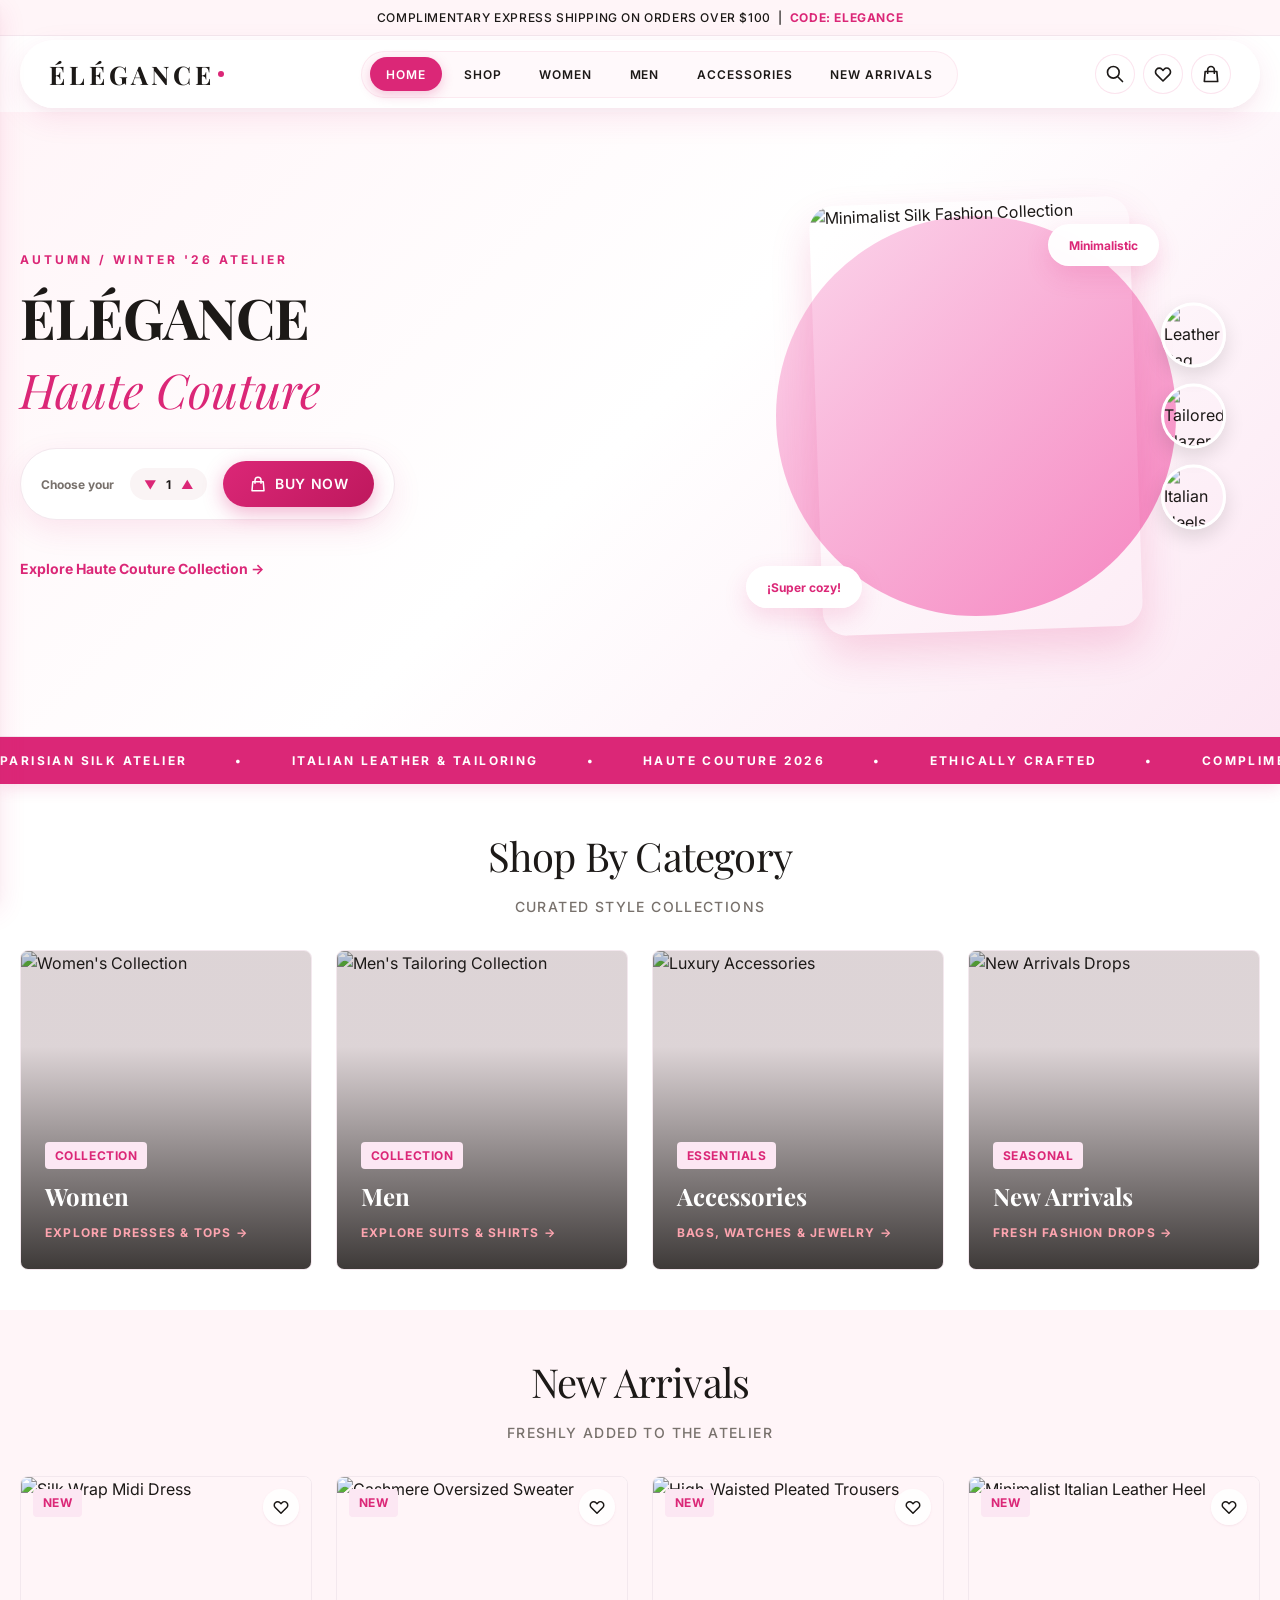
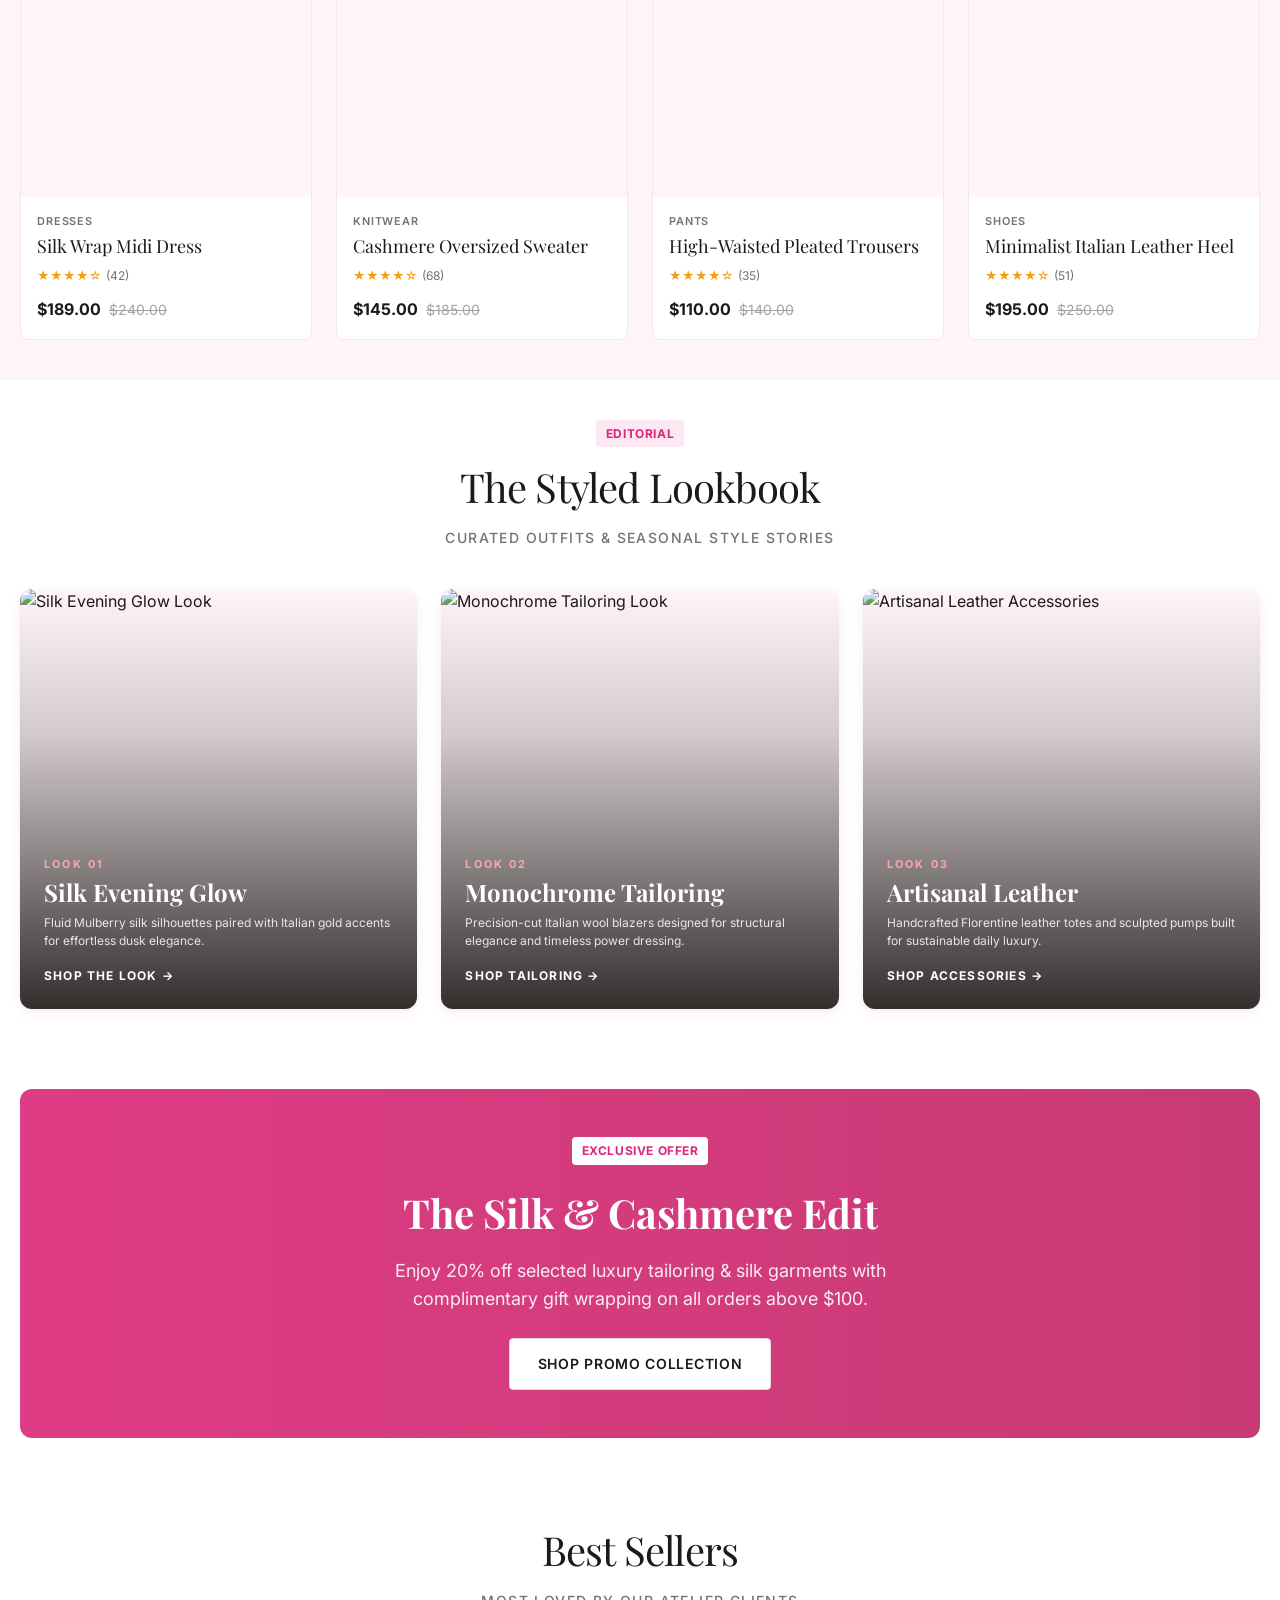
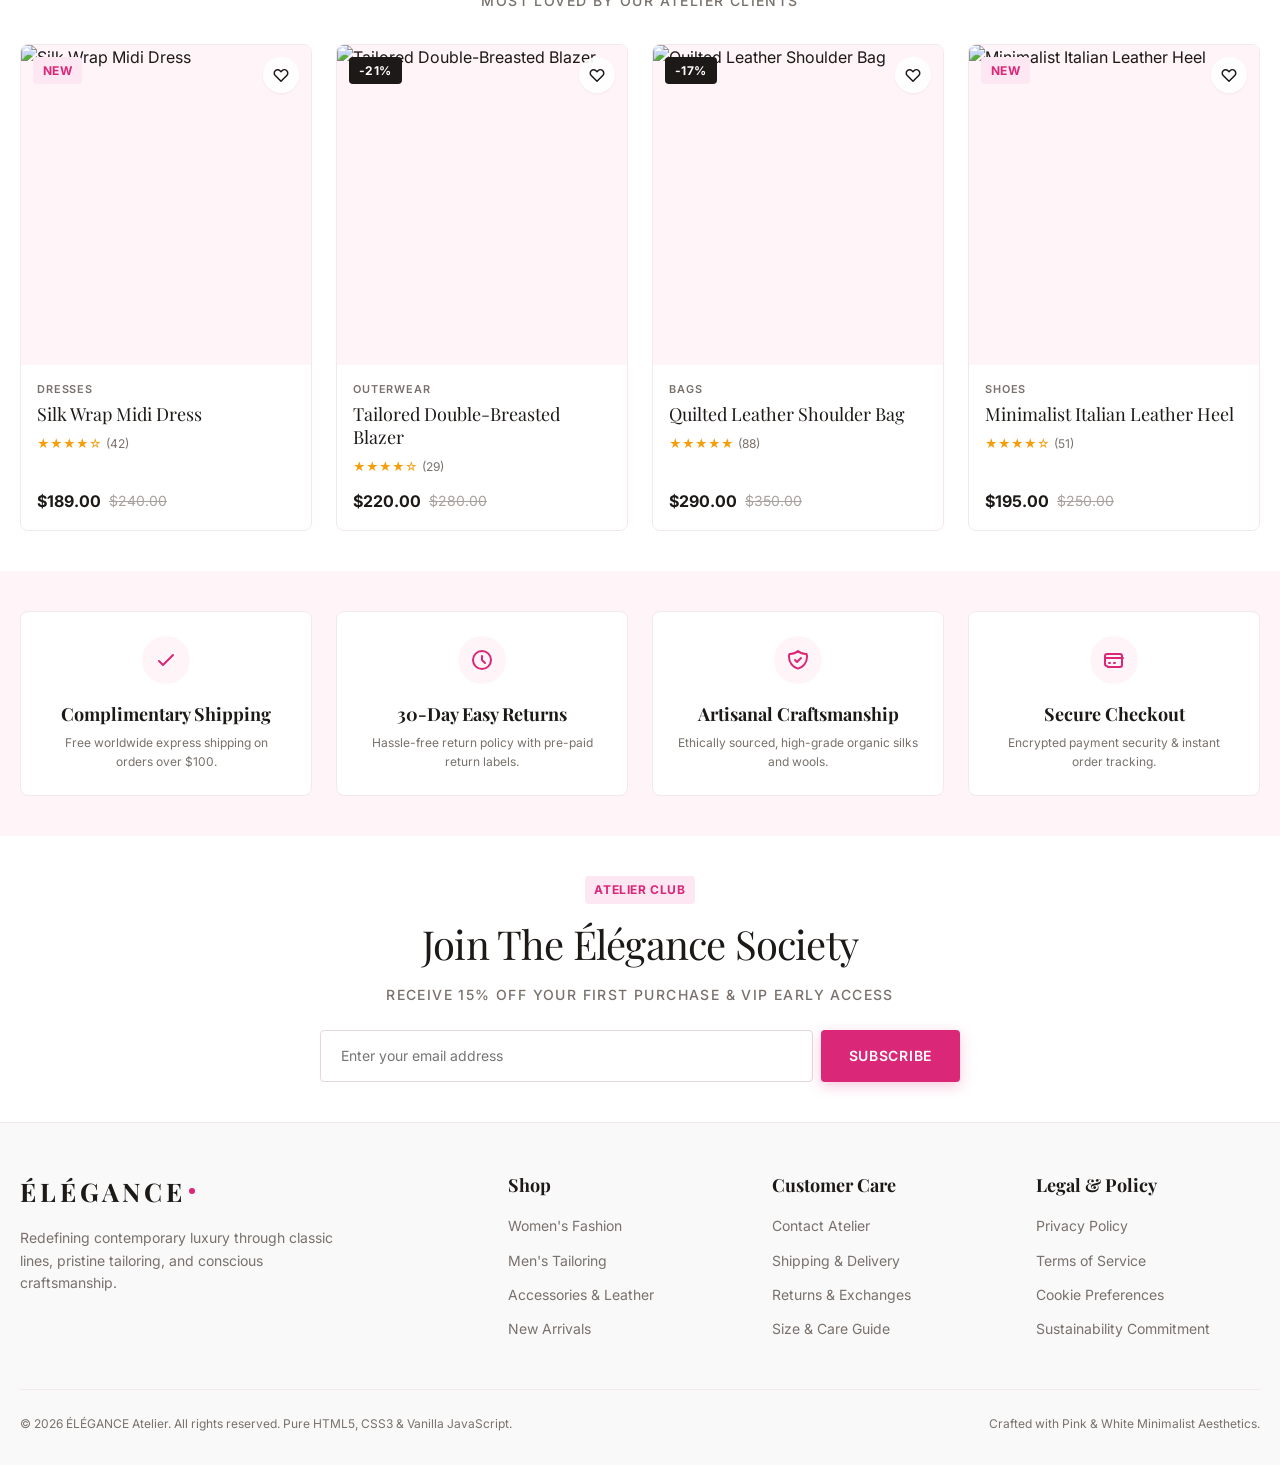
==== index.html @ 038b4a87 "Initial commit: Fashion E-Commerce store website" ====
<!DOCTYPE html>
<html lang="en">
<head>
  <meta charset="UTF-8">
  <meta name="viewport" content="width=device-width, initial-scale=1.0">
  <title>ÉLÉGANCE | Luxury & Contemporary Fashion</title>
  <meta name="description" content="Discover modern luxury apparel, silk dresses, coats, and Italian leather accessories crafted with timeless aesthetic design.">
  
  <!-- Fonts -->
  <link rel="preconnect" href="https://fonts.googleapis.com">
  <link rel="preconnect" href="https://fonts.gstatic.com" crossorigin>
  <link href="https://fonts.googleapis.com/css2?family=Inter:wght@300;400;500;600;700&family=Playfair+Display:ital,wght@0,400;0,600;0,700;1,400&display=swap" rel="stylesheet">
  
  <!-- Stylesheet -->
  <link rel="stylesheet" href="css/style.css">
</head>
<body>

  <!-- Announcement Bar -->
  <div class="announcement-bar">
    Complimentary Express Shipping on Orders Over $100 &nbsp;|&nbsp; <span>CODE: ELEGANCE</span>
  </div>

  <!-- Header -->
  <header class="header">
    <div class="container header-container">
      <!-- Mobile Hamburger Toggle -->
      <button class="icon-btn mobile-menu-toggle" id="mobile-menu-toggle" aria-label="Open Mobile Menu">
        <svg xmlns="http://www.w3.org/2000/svg" fill="none" viewBox="0 0 24 24" stroke="currentColor">
          <path stroke-linecap="round" stroke-linejoin="round" stroke-width="2" d="M4 6h16M4 12h16M4 18h16" />
        </svg>
      </button>

      <!-- Brand Logo -->
      <a href="index.html" class="brand-logo">
        ÉLÉGANCE<span class="logo-dot"></span>
      </a>

      <!-- Desktop Navigation -->
      <nav class="nav-menu" aria-label="Main Navigation">
        <a href="index.html" class="nav-link active">Home</a>
        <a href="shop.html" class="nav-link">Shop</a>
        <a href="shop.html?gender=women" class="nav-link">Women</a>
        <a href="shop.html?gender=men" class="nav-link">Men</a>
        <a href="shop.html?category=accessories" class="nav-link">Accessories</a>
        <a href="shop.html?sort=newest" class="nav-link">New Arrivals</a>
      </nav>

      <!-- Action Buttons -->
      <div class="header-actions">
        <a href="shop.html?search=true" class="icon-btn" aria-label="Search Products">
          <svg xmlns="http://www.w3.org/2000/svg" fill="none" viewBox="0 0 24 24" stroke="currentColor">
            <path stroke-linecap="round" stroke-linejoin="round" stroke-width="2" d="M21 21l-6-6m2-5a7 7 0 11-14 0 7 7 0 0114 0z" />
          </svg>
        </a>

        <a href="wishlist.html" class="icon-btn" aria-label="Wishlist">
          <svg xmlns="http://www.w3.org/2000/svg" fill="none" viewBox="0 0 24 24" stroke="currentColor">
            <path stroke-linecap="round" stroke-linejoin="round" stroke-width="2" d="M4.318 6.318a4.5 4.5 0 000 6.364L12 20.364l7.682-7.682a4.5 4.5 0 00-6.364-6.364L12 7.636l-1.318-1.318a4.5 4.5 0 00-6.364 0z" />
          </svg>
          <span class="badge-count wishlist-badge-count" style="display: none;">0</span>
        </a>

        <a href="cart.html" class="icon-btn" aria-label="Shopping Bag">
          <svg xmlns="http://www.w3.org/2000/svg" fill="none" viewBox="0 0 24 24" stroke="currentColor">
            <path stroke-linecap="round" stroke-linejoin="round" stroke-width="2" d="M16 11V7a4 4 0 00-8 0v4M5 9h14l1 12H4L5 9z" />
          </svg>
          <span class="badge-count cart-badge-count" style="display: none;">0</span>
        </a>
      </div>
    </div>
  </header>

  <!-- Mobile Drawer -->
  <div class="mobile-overlay" id="mobile-overlay"></div>
  <aside class="mobile-drawer" id="mobile-drawer" aria-label="Mobile Navigation">
    <div class="mobile-drawer-header">
      <a href="index.html" class="brand-logo">ÉLÉGANCE<span class="logo-dot"></span></a>
      <button class="icon-btn" id="mobile-drawer-close" aria-label="Close Menu">
        <svg xmlns="http://www.w3.org/2000/svg" fill="none" viewBox="0 0 24 24" stroke="currentColor">
          <path stroke-linecap="round" stroke-linejoin="round" stroke-width="2" d="M6 18L18 6M6 6l12 12" />
        </svg>
      </button>
    </div>
    <nav class="mobile-nav-links">
      <a href="index.html" class="mobile-nav-link active">Home</a>
      <a href="shop.html" class="mobile-nav-link">Shop All</a>
      <a href="shop.html?gender=women" class="mobile-nav-link">Women's Collection</a>
      <a href="shop.html?gender=men" class="mobile-nav-link">Men's Collection</a>
      <a href="shop.html?category=accessories" class="mobile-nav-link">Accessories</a>
      <a href="shop.html?sort=newest" class="mobile-nav-link">New Arrivals</a>
      <a href="wishlist.html" class="mobile-nav-link">My Wishlist</a>
      <a href="cart.html" class="mobile-nav-link">Shopping Bag</a>
    </nav>
  </aside>

  <!-- Main Content -->
  <main id="main-content">

    <!-- 1. MODERN SHOWCASE HERO SECTION (MATCHING REFERENCE DESIGN) -->
    <section class="hero-section-modern">
      <div class="container">
        <div class="hero-modern-grid">
          <!-- Left Content -->
          <div>
            <div class="hero-subtitle-caps">AUTUMN / WINTER '26 ATELIER</div>
            <h1 class="hero-title-modern">ÉLÉGANCE</h1>
            <div class="hero-title-sub">Haute Couture</div>

            <div class="hero-control-card">
              <span style="font-size: var(--font-size-xs); color: var(--color-text-muted); font-weight: bold;">Choose your</span>
              <div class="hero-qty-pill">
                <button id="hero-qty-minus" style="font-weight: bold; color: var(--color-primary-pink); border: none; background: none; cursor: pointer;">&#9660;</button>
                <span id="hero-qty-num" style="font-weight: bold; color: var(--color-text-main);">1</span>
                <button id="hero-qty-plus" style="font-weight: bold; color: var(--color-primary-pink); border: none; background: none; cursor: pointer;">&#9650;</button>
              </div>
              <button id="hero-buy-now-btn" class="btn btn-primary" style="border-radius: var(--radius-full); padding: 0.75rem 1.6rem; background: linear-gradient(135deg, var(--color-primary-pink) 0%, var(--color-dark-pink) 100%); border: none; box-shadow: 0 6px 20px rgba(219, 39, 119, 0.35);">
                <svg xmlns="http://www.w3.org/2000/svg" fill="none" viewBox="0 0 24 24" stroke="currentColor" width="18" height="18">
                  <path stroke-linecap="round" stroke-linejoin="round" stroke-width="2" d="M16 11V7a4 4 0 00-8 0v4M5 9h14l1 12H4L5 9z" />
                </svg>
                Buy Now
              </button>
            </div>

            <div style="margin-top: 1rem;">
              <a href="shop.html" style="font-size: var(--font-size-sm); font-weight: var(--font-weight-bold); color: var(--color-primary-pink); display: inline-flex; align-items: center; gap: 0.5rem;">
                Explore Haute Couture Collection &rarr;
              </a>
            </div>
          </div>

          <!-- Right Stage Circle Showcase -->
          <div class="hero-circle-stage">
            <!-- Large Circular Pink Accent Backdrop -->
            <div class="hero-bg-circle"></div>

            <!-- Featured Fashion Cutout Image -->
            <img src="https://images.unsplash.com/photo-1515886657613-9f3515b0c78f?w=800&auto=format&fit=crop&q=80" alt="Minimalist Silk Fashion Collection" class="hero-main-cutout-img">

            <!-- Floating Glass Badges -->
            <div class="floating-pill top-right">Minimalistic</div>
            <div class="floating-pill bottom-left">¡Super cozy!</div>

            <!-- Stacked Circle Preview Badges -->
            <div class="stacked-thumbs-col">
              <a href="product.html?id=105" class="thumb-circle" title="Leather Bag">
                <img src="https://images.unsplash.com/photo-1584917865442-de89df76afd3?w=300&auto=format&fit=crop&q=80" alt="Leather Bag">
              </a>
              <a href="product.html?id=103" class="thumb-circle" title="Tailored Blazer">
                <img src="https://images.unsplash.com/photo-1584273143981-41c073dfe8f8?w=300&auto=format&fit=crop&q=80" alt="Tailored Blazer">
              </a>
              <a href="product.html?id=106" class="thumb-circle" title="Italian Heels">
                <img src="https://images.unsplash.com/photo-1543163521-1bf539c55dd2?w=300&auto=format&fit=crop&q=80" alt="Italian Heels">
              </a>
            </div>
          </div>
        </div>
      </div>
    </section>

    <!-- CONTINUOUS FASHION MARQUEE TICKER -->
    <div class="fashion-marquee-bar">
      <div class="marquee-track">
        <span>PARISIAN SILK ATELIER</span> &bull;
        <span>ITALIAN LEATHER & TAILORING</span> &bull;
        <span>HAUTE COUTURE 2026</span> &bull;
        <span>ETHICALLY CRAFTED</span> &bull;
        <span>COMPLIMENTARY EXPRESS SHIPPING OVER $100</span> &bull;
        <span>PARISIAN SILK ATELIER</span> &bull;
        <span>ITALIAN LEATHER & TAILORING</span> &bull;
        <span>HAUTE COUTURE 2026</span> &bull;
        <span>ETHICALLY CRAFTED</span> &bull;
        <span>COMPLIMENTARY EXPRESS SHIPPING OVER $100</span>
      </div>
    </div>

    <!-- 2. SHOP BY CATEGORY -->
    <section class="section">
      <div class="container">
        <h2 class="section-title">Shop By Category</h2>
        <p class="section-subtitle">Curated Style Collections</p>

        <div class="category-grid">
          <!-- Women -->
          <a href="shop.html?gender=women" class="category-card">
            <img src="https://images.unsplash.com/photo-1515886657613-9f3515b0c78f?w=800&auto=format&fit=crop&q=80" alt="Women's Collection" class="category-card-bg">
            <div class="category-card-overlay"></div>
            <div class="category-card-content">
              <span class="badge badge-pink" style="margin-bottom: 0.5rem;">COLLECTION</span>
              <h3 class="category-card-title">Women</h3>
              <span class="category-card-link">Explore Dresses & Tops &rarr;</span>
            </div>
          </a>

          <!-- Men -->
          <a href="shop.html?gender=men" class="category-card">
            <img src="https://images.unsplash.com/photo-1492562080023-ab3db95bfbce?w=800&auto=format&fit=crop&q=80" alt="Men's Tailoring Collection" class="category-card-bg">
            <div class="category-card-overlay"></div>
            <div class="category-card-content">
              <span class="badge badge-pink" style="margin-bottom: 0.5rem;">COLLECTION</span>
              <h3 class="category-card-title">Men</h3>
              <span class="category-card-link">Explore Suits & Shirts &rarr;</span>
            </div>
          </a>

          <!-- Accessories -->
          <a href="shop.html?category=accessories" class="category-card">
            <img src="https://images.unsplash.com/photo-1584917865442-de89df76afd3?w=800&auto=format&fit=crop&q=80" alt="Luxury Accessories" class="category-card-bg">
            <div class="category-card-overlay"></div>
            <div class="category-card-content">
              <span class="badge badge-pink" style="margin-bottom: 0.5rem;">ESSENTIALS</span>
              <h3 class="category-card-title">Accessories</h3>
              <span class="category-card-link">Bags, Watches & Jewelry &rarr;</span>
            </div>
          </a>

          <!-- New Arrivals -->
          <a href="shop.html?sort=newest" class="category-card">
            <img src="https://images.unsplash.com/photo-1483985988355-763728e1935b?w=800&auto=format&fit=crop&q=80" alt="New Arrivals Drops" class="category-card-bg">
            <div class="category-card-overlay"></div>
            <div class="category-card-content">
              <span class="badge badge-pink" style="margin-bottom: 0.5rem;">SEASONAL</span>
              <h3 class="category-card-title">New Arrivals</h3>
              <span class="category-card-link">Fresh Fashion Drops &rarr;</span>
            </div>
          </a>
        </div>
      </div>
    </section>

    <!-- 3. NEW ARRIVALS -->
    <section class="section bg-soft-pink">
      <div class="container">
        <h2 class="section-title">New Arrivals</h2>
        <p class="section-subtitle">Freshly Added To The Atelier</p>

        <div class="product-grid" id="homepage-new-arrivals-grid">
          <!-- Dynamically populated via JS -->
        </div>
      </div>
    </section>

    <!-- 3.5 EDITORIAL STYLED LOOKBOOK -->
    <section class="section">
      <div class="container">
        <div style="text-align: center; margin-bottom: 2.5rem;">
          <span class="badge badge-pink" style="margin-bottom: 0.5rem;">EDITORIAL</span>
          <h2 class="section-title">The Styled Lookbook</h2>
          <p class="section-subtitle">Curated Outfits & Seasonal Style Stories</p>
        </div>

        <div class="lookbook-grid">
          <!-- Look 1 -->
          <div class="lookbook-card">
            <img src="https://images.unsplash.com/photo-1515886657613-9f3515b0c78f?w=800&auto=format&fit=crop&q=80" alt="Silk Evening Glow Look" class="lookbook-img">
            <div class="lookbook-overlay">
              <span class="lookbook-tag">LOOK 01</span>
              <h3 class="lookbook-title">Silk Evening Glow</h3>
              <p class="lookbook-desc">Fluid Mulberry silk silhouettes paired with Italian gold accents for effortless dusk elegance.</p>
              <a href="shop.html?category=dresses" class="lookbook-link">Shop The Look &rarr;</a>
            </div>
          </div>

          <!-- Look 2 -->
          <div class="lookbook-card">
            <img src="https://images.unsplash.com/photo-1584273143981-41c073dfe8f8?w=800&auto=format&fit=crop&q=80" alt="Monochrome Tailoring Look" class="lookbook-img">
            <div class="lookbook-overlay">
              <span class="lookbook-tag">LOOK 02</span>
              <h3 class="lookbook-title">Monochrome Tailoring</h3>
              <p class="lookbook-desc">Precision-cut Italian wool blazers designed for structural elegance and timeless power dressing.</p>
              <a href="shop.html?category=outerwear" class="lookbook-link">Shop Tailoring &rarr;</a>
            </div>
          </div>

          <!-- Look 3 -->
          <div class="lookbook-card">
            <img src="https://images.unsplash.com/photo-1584917865442-de89df76afd3?w=800&auto=format&fit=crop&q=80" alt="Artisanal Leather Accessories" class="lookbook-img">
            <div class="lookbook-overlay">
              <span class="lookbook-tag">LOOK 03</span>
              <h3 class="lookbook-title">Artisanal Leather</h3>
              <p class="lookbook-desc">Handcrafted Florentine leather totes and sculpted pumps built for sustainable daily luxury.</p>
              <a href="shop.html?category=accessories" class="lookbook-link">Shop Accessories &rarr;</a>
            </div>
          </div>
        </div>
      </div>
    </section>

    <!-- 4. FEATURED PROMO SECTION -->
    <section class="section">
      <div class="container">
        <div class="promo-section" style="background: linear-gradient(to right, rgba(219, 39, 119, 0.9), rgba(190, 24, 93, 0.85)), url('https://images.unsplash.com/photo-1445205170230-053b83016050?w=1200&auto=format&fit=crop&q=80') center/cover no-repeat;">
          <span class="badge badge-pink" style="margin-bottom: 1rem; background-color: var(--color-white); color: var(--color-primary-pink);">EXCLUSIVE OFFER</span>
          <h2 class="promo-title">The Silk & Cashmere Edit</h2>
          <p class="promo-desc">Enjoy 20% off selected luxury tailoring & silk garments with complimentary gift wrapping on all orders above $100.</p>
          <a href="shop.html" class="btn btn-secondary">Shop Promo Collection</a>
        </div>
      </div>
    </section>

    <!-- 5. BEST SELLERS -->
    <section class="section">
      <div class="container">
        <h2 class="section-title">Best Sellers</h2>
        <p class="section-subtitle">Most Loved By Our Atelier Clients</p>

        <div class="product-grid" id="homepage-bestsellers-grid">
          <!-- Dynamically populated via JS -->
        </div>
      </div>
    </section>

    <!-- 6. BRAND VALUE & FEATURES -->
    <section class="section bg-soft-pink">
      <div class="container">
        <div class="features-grid">
          <div class="feature-box">
            <div class="feature-icon">
              <svg xmlns="http://www.w3.org/2000/svg" fill="none" viewBox="0 0 24 24" stroke="currentColor" width="24" height="24">
                <path stroke-linecap="round" stroke-linejoin="round" stroke-width="2" d="M5 13l4 4L19 7" />
              </svg>
            </div>
            <h3 class="feature-title">Complimentary Shipping</h3>
            <p class="feature-desc">Free worldwide express shipping on orders over $100.</p>
          </div>

          <div class="feature-box">
            <div class="feature-icon">
              <svg xmlns="http://www.w3.org/2000/svg" fill="none" viewBox="0 0 24 24" stroke="currentColor" width="24" height="24">
                <path stroke-linecap="round" stroke-linejoin="round" stroke-width="2" d="M12 8v4l3 3m6-3a9 9 0 11-18 0 9 9 0 0118 0z" />
              </svg>
            </div>
            <h3 class="feature-title">30-Day Easy Returns</h3>
            <p class="feature-desc">Hassle-free return policy with pre-paid return labels.</p>
          </div>

          <div class="feature-box">
            <div class="feature-icon">
              <svg xmlns="http://www.w3.org/2000/svg" fill="none" viewBox="0 0 24 24" stroke="currentColor" width="24" height="24">
                <path stroke-linecap="round" stroke-linejoin="round" stroke-width="2" d="M9 12l2 2 4-4m5.618-4.016A11.955 11.955 0 0112 2.944a11.955 11.955 0 01-8.618 3.04A12.02 12.02 0 003 9c0 5.591 3.824 10.29 9 11.622 5.176-1.332 9-6.03 9-11.622 0-1.042-.133-2.052-.382-3.016z" />
              </svg>
            </div>
            <h3 class="feature-title">Artisanal Craftsmanship</h3>
            <p class="feature-desc">Ethically sourced, high-grade organic silks and wools.</p>
          </div>

          <div class="feature-box">
            <div class="feature-icon">
              <svg xmlns="http://www.w3.org/2000/svg" fill="none" viewBox="0 0 24 24" stroke="currentColor" width="24" height="24">
                <path stroke-linecap="round" stroke-linejoin="round" stroke-width="2" d="M3 10h18M7 15h1m4 0h1m-7 4h12a2 2 0 002-2V8a2 2 0 00-2-2H5a2 2 0 00-2 2v8a2 2 0 002 2z" />
              </svg>
            </div>
            <h3 class="feature-title">Secure Checkout</h3>
            <p class="feature-desc">Encrypted payment security & instant order tracking.</p>
          </div>
        </div>
      </div>
    </section>

    <!-- 7. NEWSLETTER SECTION -->
    <section class="section">
      <div class="container">
        <div class="newsletter-box">
          <span class="badge badge-pink" style="margin-bottom: 0.5rem;">ATELIER CLUB</span>
          <h2 class="section-title">Join The Élégance Society</h2>
          <p class="section-subtitle" style="margin-bottom: 1rem;">Receive 15% Off Your First Purchase & VIP Early Access</p>
          <form class="newsletter-form" id="homepage-newsletter-form">
            <input type="email" class="newsletter-input" placeholder="Enter your email address" required aria-label="Email address">
            <button type="submit" class="btn btn-primary">Subscribe</button>
          </form>
        </div>
      </div>
    </section>

  </main>

  <!-- Footer -->
  <footer class="footer">
    <div class="container">
      <div class="footer-grid">
        <div class="footer-brand">
          <a href="index.html" class="brand-logo" style="margin-bottom: 1rem;">ÉLÉGANCE<span class="logo-dot"></span></a>
          <p style="color: var(--color-text-muted); font-size: var(--font-size-sm); margin-bottom: 1rem;">
            Redefining contemporary luxury through classic lines, pristine tailoring, and conscious craftsmanship.
          </p>
        </div>

        <div>
          <h4 class="footer-title">Shop</h4>
          <ul class="footer-links">
            <li><a href="shop.html?gender=women">Women's Fashion</a></li>
            <li><a href="shop.html?gender=men">Men's Tailoring</a></li>
            <li><a href="shop.html?category=accessories">Accessories & Leather</a></li>
            <li><a href="shop.html?sort=newest">New Arrivals</a></li>
          </ul>
        </div>

        <div>
          <h4 class="footer-title">Customer Care</h4>
          <ul class="footer-links">
            <li><a href="#">Contact Atelier</a></li>
            <li><a href="#">Shipping & Delivery</a></li>
            <li><a href="#">Returns & Exchanges</a></li>
            <li><a href="#">Size & Care Guide</a></li>
          </ul>
        </div>

        <div>
          <h4 class="footer-title">Legal & Policy</h4>
          <ul class="footer-links">
            <li><a href="#">Privacy Policy</a></li>
            <li><a href="#">Terms of Service</a></li>
            <li><a href="#">Cookie Preferences</a></li>
            <li><a href="#">Sustainability Commitment</a></li>
          </ul>
        </div>
      </div>

      <div class="footer-bottom">
        <p>&copy; 2026 ÉLÉGANCE Atelier. All rights reserved. Pure HTML5, CSS3 & Vanilla JavaScript.</p>
        <p>Crafted with Pink & White Minimalist Aesthetics.</p>
      </div>
    </div>
  </footer>

  <!-- Scripts -->
  <script src="js/products.js"></script>
  <script src="js/script.js"></script>
  <script>
    document.addEventListener('DOMContentLoaded', () => {
      // Hero Stepper & Buy Now Handler
      let heroQty = 1;
      const heroQtyNum = document.getElementById('hero-qty-num');
      const heroQtyMinus = document.getElementById('hero-qty-minus');
      const heroQtyPlus = document.getElementById('hero-qty-plus');
      const heroBuyNowBtn = document.getElementById('hero-buy-now-btn');

      if (heroQtyMinus && heroQtyPlus && heroQtyNum) {
        heroQtyMinus.addEventListener('click', () => {
          if (heroQty > 1) {
            heroQty--;
            heroQtyNum.textContent = heroQty;
          }
        });
        heroQtyPlus.addEventListener('click', () => {
          heroQty++;
          heroQtyNum.textContent = heroQty;
        });
      }

      if (heroBuyNowBtn) {
        heroBuyNowBtn.addEventListener('click', () => {
          AppState.addToCart(101, heroQty, 'Blush Pink', 'S');
          window.location.href = 'checkout.html';
        });
      }

      // Render Homepage New Arrivals (First 4 items)
      const newArrivalsGrid = document.getElementById('homepage-new-arrivals-grid');
      if (newArrivalsGrid) {
        const newArrivals = PRODUCTS_DATA.filter(p => p.newArrival).slice(0, 4);
        newArrivalsGrid.innerHTML = newArrivals.map(createProductCardHTML).join('');
      }

      // Render Homepage Best Sellers (First 4 items)
      const bestSellersGrid = document.getElementById('homepage-bestsellers-grid');
      if (bestSellersGrid) {
        const bestSellers = PRODUCTS_DATA.filter(p => p.bestSeller).slice(0, 4);
        bestSellersGrid.innerHTML = bestSellers.map(createProductCardHTML).join('');
      }

      // Newsletter form submission handler
      const newsletterForm = document.getElementById('homepage-newsletter-form');
      if (newsletterForm) {
        newsletterForm.addEventListener('submit', (e) => {
          e.preventDefault();
          const email = newsletterForm.querySelector('input[type="email"]').value;
          showToast(`Thank you for subscribing! Check ${email} for your 15% discount code.`);
          newsletterForm.reset();
        });
      }
    });
  </script>
</body>
</html>
---- css/style.css ----
/* ==========================================
   ÉLÉGANCE - FASHION E-COMMERCE DESIGN SYSTEM
   Pure CSS3 Implementation
   ========================================== */

/* ------------------------------------------
   1. DESIGN TOKENS (CSS VARIABLES)
   ------------------------------------------ */
:root {
  /* Color Palette - Pink & White Theme */
  --color-primary-pink: #db2777;        /* Main Pink Accent */
  --color-dark-pink: #be185d;           /* Hover / Active Pink */
  --color-deep-pink: #9d174d;           /* Deep Accent */
  --color-light-pink: #fce7f3;          /* Soft Pink Background / Badges */
  --color-soft-bg: #fff5f8;             /* Section Background Light Pink */
  --color-accent-rose: #fda4af;         /* Subtle Rose Highlights */

  /* Neutral Colors */
  --color-white: #ffffff;
  --color-offwhite: #faf9f9;
  --color-surface: #fdfbfb;
  --color-border: #f3e8ee;
  --color-border-dark: #e5d5de;

  /* Typography Colors */
  --color-text-main: #1c1917;           /* Rich Charcoal Black */
  --color-text-muted: #78716c;          /* Muted Secondary Text */
  --color-text-light: #a8a29e;          /* Light Captions */
  --color-text-pink: #db2777;

  /* Utility Colors */
  --color-success: #10b981;
  --color-danger: #ef4444;
  --color-warning: #f59e0b;
  --color-overlay: rgba(28, 25, 23, 0.5);

  /* Typography Specs */
  --font-family-sans: 'Inter', -apple-system, BlinkMacSystemFont, 'Segoe UI', Roboto, Helvetica, Arial, sans-serif;
  --font-family-serif: 'Playfair Display', Georgia, 'Times New Roman', serif;
  
  --font-size-xs: 0.75rem;    /* 12px */
  --font-size-sm: 0.875rem;   /* 14px */
  --font-size-base: 1rem;     /* 16px */
  --font-size-md: 1.125rem;   /* 18px */
  --font-size-lg: 1.25rem;    /* 20px */
  --font-size-xl: 1.5rem;     /* 24px */
  --font-size-2xl: 2rem;      /* 32px */
  --font-size-3xl: 2.5rem;    /* 40px */
  --font-size-4xl: 3.25rem;   /* 52px */

  --font-weight-normal: 400;
  --font-weight-medium: 500;
  --font-weight-semibold: 600;
  --font-weight-bold: 700;

  /* Spacing System */
  --space-1: 0.25rem;   /* 4px */
  --space-2: 0.5rem;    /* 8px */
  --space-3: 0.75rem;   /* 12px */
  --space-4: 1rem;      /* 16px */
  --space-5: 1.25rem;   /* 20px */
  --space-6: 1.5rem;    /* 24px */
  --space-8: 2rem;      /* 32px */
  --space-10: 2.5rem;   /* 40px */
  --space-12: 3rem;      /* 48px */
  --space-16: 4rem;      /* 64px */

  /* Layout */
  --container-max: 1280px;
  --container-padding: 1.25rem;
  --header-height: 80px;

  /* Components & Micro-interactions */
  --radius-sm: 4px;
  --radius-md: 8px;
  --radius-lg: 12px;
  --radius-full: 9999px;

  --shadow-sm: 0 1px 3px rgba(219, 39, 119, 0.05), 0 1px 2px rgba(0,0,0,0.03);
  --shadow-md: 0 4px 12px rgba(219, 39, 119, 0.08), 0 2px 4px rgba(0,0,0,0.02);
  --shadow-lg: 0 10px 25px rgba(219, 39, 119, 0.12), 0 4px 6px rgba(0,0,0,0.03);

  --transition-fast: 0.15s ease;
  --transition-base: 0.25s cubic-bezier(0.4, 0, 0.2, 1);
  --transition-smooth: 0.35s cubic-bezier(0.16, 1, 0.3, 1);
}

/* ------------------------------------------
   2. GLOBAL CSS RESET & BASE
   ------------------------------------------ */
*, *::before, *::after {
  box-sizing: border-box;
  margin: 0;
  padding: 0;
}

html {
  font-size: 16px;
  scroll-behavior: smooth;
  -webkit-text-size-adjust: 100%;
}

body {
  font-family: var(--font-family-sans);
  font-size: var(--font-size-base);
  line-height: 1.6;
  color: var(--color-text-main);
  background-color: var(--color-white);
  overflow-x: hidden;
  min-height: 100vh;
  display: flex;
  flex-direction: column;
}

main { flex: 1; }

img, video, svg {
  display: block;
  max-width: 100%;
  height: auto;
}

a { color: inherit; text-decoration: none; transition: color var(--transition-fast); }
button, input, select, textarea { font: inherit; color: inherit; background: none; border: none; outline: none; }
button { cursor: pointer; }
ul, ol { list-style: none; }

.container {
  width: 100%;
  max-width: var(--container-max);
  margin-left: auto;
  margin-right: auto;
  padding-left: var(--container-padding);
  padding-right: var(--container-padding);
}

.section {
  padding-top: var(--space-10);
  padding-bottom: var(--space-10);
}

.section-title {
  font-family: var(--font-family-serif);
  font-size: var(--font-size-3xl);
  font-weight: var(--font-weight-normal);
  text-align: center;
  margin-bottom: var(--space-2);
  color: var(--color-text-main);
  letter-spacing: -0.02em;
}

.section-subtitle {
  text-align: center;
  color: var(--color-text-muted);
  font-size: var(--font-size-sm);
  text-transform: uppercase;
  letter-spacing: 0.1em;
  margin-bottom: var(--space-8);
  font-weight: var(--font-weight-medium);
}

.text-pink { color: var(--color-primary-pink) !important; }
.bg-soft-pink { background-color: var(--color-soft-bg) !important; }

/* Buttons */
.btn {
  display: inline-flex;
  align-items: center;
  justify-content: center;
  gap: var(--space-2);
  padding: 0.85rem 1.75rem;
  font-size: var(--font-size-sm);
  font-weight: var(--font-weight-semibold);
  letter-spacing: 0.05em;
  text-transform: uppercase;
  border-radius: var(--radius-sm);
  transition: all var(--transition-base);
  white-space: nowrap;
}

.btn-primary {
  background-color: var(--color-primary-pink);
  color: var(--color-white);
  box-shadow: 0 4px 14px rgba(219, 39, 119, 0.25);
}

.btn-primary:hover {
  background-color: var(--color-dark-pink);
  transform: translateY(-2px);
  box-shadow: 0 6px 20px rgba(219, 39, 119, 0.35);
}

.btn-secondary {
  background-color: var(--color-white);
  color: var(--color-text-main);
  border: 1px solid var(--color-border-dark);
}

.btn-secondary:hover {
  border-color: var(--color-primary-pink);
  color: var(--color-primary-pink);
  background-color: var(--color-soft-bg);
}

/* Badges */
.badge {
  display: inline-block;
  padding: 0.25rem 0.6rem;
  font-size: var(--font-size-xs);
  font-weight: var(--font-weight-bold);
  text-transform: uppercase;
  letter-spacing: 0.05em;
  border-radius: var(--radius-sm);
}

.badge-pink {
  background-color: var(--color-light-pink);
  color: var(--color-primary-pink);
}

.badge-dark {
  background-color: var(--color-text-main);
  color: var(--color-white);
}

/* ------------------------------------------
   3. ANNOUNCEMENT BAR & HEADER NAVIGATION
   ------------------------------------------ */
.announcement-bar {
  background-color: var(--color-soft-bg);
  border-bottom: 1px solid var(--color-border);
  font-size: var(--font-size-xs);
  font-weight: var(--font-weight-medium);
  letter-spacing: 0.05em;
  text-transform: uppercase;
  color: var(--color-text-main);
  text-align: center;
  padding: 0.5rem 1rem;
}
.announcement-bar span { color: var(--color-primary-pink); font-weight: var(--font-weight-bold); }

.header {
  position: sticky;
  top: 0.75rem;
  z-index: 100;
  padding: 0.25rem var(--container-padding);
  background: transparent;
  pointer-events: none;
}

.header-container {
  pointer-events: auto;
  display: flex;
  align-items: center;
  justify-content: space-between;
  height: 68px;
  padding: 0 1.75rem;
  background: rgba(255, 255, 255, 0.82);
  -webkit-backdrop-filter: blur(18px) saturate(180%);
  backdrop-filter: blur(18px) saturate(180%);
  border: 1px solid rgba(255, 255, 255, 0.9);
  border-radius: var(--radius-full);
  box-shadow: 0 10px 30px rgba(219, 39, 119, 0.1), 0 4px 12px rgba(0, 0, 0, 0.03);
  transition: all var(--transition-base);
}

.header-container:hover {
  background: rgba(255, 255, 255, 0.92);
  box-shadow: 0 14px 36px rgba(219, 39, 119, 0.15), 0 6px 16px rgba(0, 0, 0, 0.05);
  border-color: rgba(219, 39, 119, 0.2);
}

.brand-logo {
  font-family: var(--font-family-serif);
  font-size: 1.6rem;
  font-weight: 700;
  letter-spacing: 0.15em;
  color: var(--color-text-main);
  display: flex;
  align-items: center;
  gap: 0.2rem;
}
.brand-logo .logo-dot { width: 6px; height: 6px; background-color: var(--color-primary-pink); border-radius: 50%; }

.nav-menu { display: flex; align-items: center; gap: 0.35rem; background: rgba(255, 245, 248, 0.6); padding: 0.35rem 0.5rem; border-radius: var(--radius-full); border: 1px solid rgba(219, 39, 119, 0.08); }
.nav-link { font-size: var(--font-size-xs); font-weight: var(--font-weight-semibold); text-transform: uppercase; letter-spacing: 0.08em; padding: 0.45rem 1rem; border-radius: var(--radius-full); transition: all var(--transition-fast); color: var(--color-text-main); }
.nav-link::after { display: none; }
.nav-link:hover { color: var(--color-primary-pink); background-color: rgba(255, 255, 255, 0.85); }
.nav-link.active { color: var(--color-white); background-color: var(--color-primary-pink); box-shadow: 0 4px 12px rgba(219, 39, 119, 0.25); }

.header-actions { display: flex; align-items: center; gap: 0.5rem; }
.icon-btn { position: relative; display: inline-flex; align-items: center; justify-content: center; width: 40px; height: 40px; border-radius: 50%; color: var(--color-text-main); background: rgba(255, 255, 255, 0.75); border: 1px solid rgba(219, 39, 119, 0.12); transition: all var(--transition-fast); }
.icon-btn:hover { background-color: var(--color-primary-pink); color: var(--color-white); box-shadow: 0 4px 12px rgba(219, 39, 119, 0.3); border-color: var(--color-primary-pink); }
.icon-btn svg { width: 20px; height: 20px; stroke-width: 1.75; }

.badge-count { position: absolute; top: -2px; right: -2px; background-color: var(--color-primary-pink); color: var(--color-white); font-size: 0.65rem; font-weight: var(--font-weight-bold); width: 18px; height: 18px; border-radius: 50%; display: inline-flex; align-items: center; justify-content: center; box-shadow: 0 2px 6px rgba(219, 39, 119, 0.4); border: 2px solid var(--color-white); }
.mobile-menu-toggle { display: none; }

.mobile-overlay { position: fixed; inset: 0; background-color: var(--color-overlay); z-index: 200; opacity: 0; visibility: hidden; transition: all var(--transition-base); }
.mobile-overlay.active { opacity: 1; visibility: visible; }
.mobile-drawer { position: fixed; top: 0; left: 0; bottom: 0; width: 85%; max-width: 340px; background-color: var(--color-white); z-index: 210; transform: translateX(-100%); transition: transform var(--transition-smooth); display: flex; flex-direction: column; box-shadow: var(--shadow-lg); }
.mobile-drawer.active { transform: translateX(0); }
.mobile-drawer-header { display: flex; align-items: center; justify-content: space-between; padding: 1.25rem; border-bottom: 1px solid var(--color-border); }
.mobile-nav-links { padding: 1.5rem 1.25rem; display: flex; flex-direction: column; gap: 1.25rem; }
.mobile-nav-link { font-size: var(--font-size-md); font-weight: var(--font-weight-medium); text-transform: uppercase; }
.mobile-nav-link:hover, .mobile-nav-link.active { color: var(--color-primary-pink); }

/* ------------------------------------------
   4. LUXURY FASHION HERO SHOWCASE
   ------------------------------------------ */
.hero-section-modern {
  background: linear-gradient(135deg, #fff5f8 0%, #ffffff 50%, #fce7f3 100%);
  padding: 4rem 0 5rem 0;
  position: relative;
  overflow: hidden;
  border-bottom: 1px solid var(--color-border);
}

.hero-modern-grid {
  display: grid;
  grid-template-columns: 1.1fr 1fr;
  align-items: center;
  gap: 3rem;
}

.hero-subtitle-caps {
  font-size: var(--font-size-xs);
  font-weight: var(--font-weight-bold);
  letter-spacing: 0.25em;
  color: var(--color-primary-pink);
  text-transform: uppercase;
  margin-bottom: 1rem;
}

.hero-title-modern {
  font-family: var(--font-family-serif);
  font-size: 3.5rem;
  line-height: 1.1;
  color: var(--color-text-main);
  margin-bottom: 0.25rem;
  letter-spacing: -0.02em;
}

.hero-title-sub {
  font-family: var(--font-family-serif);
  font-size: 3rem;
  color: var(--color-primary-pink);
  margin-bottom: 1.25rem;
  font-weight: 400;
  font-style: italic;
}

.hero-control-card {
  background: #fff;
  border-radius: var(--radius-full);
  padding: 0.75rem 1.25rem;
  display: inline-flex;
  align-items: center;
  gap: 1rem;
  box-shadow: 0 10px 30px rgba(219, 39, 119, 0.1);
  border: 1px solid var(--color-border);
  margin-bottom: 1.25rem;
}

.hero-qty-pill {
  background: #faf4f5;
  border-radius: var(--radius-full);
  padding: 0.4rem 0.85rem;
  display: flex;
  align-items: center;
  gap: 0.6rem;
  font-size: var(--font-size-xs);
  font-weight: var(--font-weight-bold);
}

.hero-circle-stage {
  position: relative;
  width: 100%;
  max-width: 480px;
  height: 480px;
  margin: 0 auto;
  display: flex;
  align-items: center;
  justify-content: center;
}

.hero-bg-circle {
  position: absolute;
  width: 400px;
  height: 400px;
  border-radius: 50%;
  background: linear-gradient(135deg, #fbcfe8 0%, #f472b6 100%);
  opacity: 0.85;
  z-index: 1;
}

.hero-main-cutout-img {
  position: relative;
  z-index: 2;
  width: 320px;
  height: 430px;
  object-fit: cover;
  border-radius: 24px;
  box-shadow: 0 20px 40px rgba(219, 39, 119, 0.18);
  transform: rotate(-2deg);
  transition: transform 0.4s ease;
}

.hero-main-cutout-img:hover {
  transform: rotate(0deg) scale(1.02);
}

.floating-pill {
  position: absolute;
  z-index: 3;
  background: rgba(255, 255, 255, 0.96);
  backdrop-filter: blur(10px);
  padding: 0.65rem 1.25rem;
  border-radius: var(--radius-full);
  box-shadow: 0 10px 25px rgba(219, 39, 119, 0.15);
  font-size: var(--font-size-xs);
  font-weight: var(--font-weight-bold);
  color: var(--color-primary-pink);
  border: 1px solid rgba(255, 255, 255, 0.9);
}

.floating-pill.top-right {
  top: 10%;
  right: 12%;
}

.floating-pill.bottom-left {
  bottom: 10%;
  left: 2%;
}

.stacked-thumbs-col {
  position: absolute;
  right: -10px;
  top: 50%;
  transform: translateY(-50%);
  z-index: 3;
  display: flex;
  flex-direction: column;
  gap: 1rem;
}

.thumb-circle {
  width: 65px;
  height: 65px;
  border-radius: 50%;
  overflow: hidden;
  border: 3px solid #ffffff;
  box-shadow: 0 8px 20px rgba(0,0,0,0.12);
  transition: transform 0.3s ease;
}

.thumb-circle:hover {
  transform: scale(1.15);
}

.thumb-circle img {
  width: 100%;
  height: 100%;
  object-fit: cover;
}

.category-grid { display: grid; grid-template-columns: repeat(4, 1fr); gap: var(--space-6); }
.category-card { position: relative; height: 320px; border-radius: var(--radius-md); overflow: hidden; background-color: var(--color-soft-bg); border: 1px solid var(--color-border); display: flex; align-items: flex-end; padding: var(--space-6); transition: all var(--transition-base); }
.category-card:hover { transform: translateY(-4px); box-shadow: var(--shadow-lg); border-color: var(--color-primary-pink); }
.category-card-bg { position: absolute; inset: 0; width: 100%; height: 100%; object-fit: cover; transition: transform 0.6s cubic-bezier(0.16, 1, 0.3, 1); z-index: 0; }
.category-card:hover .category-card-bg { transform: scale(1.08); }
.category-card-overlay { position: absolute; inset: 0; background: linear-gradient(to top, rgba(28,25,23,0.85) 0%, rgba(28,25,23,0.15) 70%); z-index: 1; }
.category-card-content { position: relative; z-index: 2; color: var(--color-white); width: 100%; }
.category-card-title { font-family: var(--font-family-serif); font-size: var(--font-size-xl); margin-bottom: var(--space-1); }
.category-card-link { font-size: var(--font-size-xs); font-weight: var(--font-weight-bold); text-transform: uppercase; letter-spacing: 0.1em; color: var(--color-accent-rose); display: inline-flex; align-items: center; gap: 0.25rem; }

/* ------------------------------------------
   5. PINK ICON-ONLY FILTER BUTTON & SLIDE-OUT FILTER DRAWER
   ------------------------------------------ */
.filter-icon-btn {
  width: 44px;
  height: 44px;
  border-radius: 50%;
  background-color: var(--color-primary-pink);
  color: var(--color-white);
  display: inline-flex;
  align-items: center;
  justify-content: center;
  box-shadow: 0 4px 12px rgba(219, 39, 119, 0.3);
  transition: all var(--transition-base);
  border: none;
  cursor: pointer;
  flex-shrink: 0;
}

.filter-icon-btn:hover {
  background-color: var(--color-dark-pink);
  transform: scale(1.05);
  box-shadow: 0 6px 16px rgba(219, 39, 119, 0.4);
}

.filter-icon-btn svg {
  width: 20px;
  height: 20px;
  stroke-width: 2;
}

.filter-drawer-overlay {
  position: fixed;
  inset: 0;
  background-color: var(--color-overlay);
  z-index: 250;
  opacity: 0;
  visibility: hidden;
  transition: all var(--transition-base);
}

.filter-drawer-overlay.active {
  opacity: 1;
  visibility: visible;
}

.filter-drawer-panel {
  position: fixed;
  top: 0;
  left: 0;
  bottom: 0;
  width: 340px;
  max-width: 88vw;
  background-color: var(--color-white);
  z-index: 260;
  transform: translateX(-100%);
  transition: transform var(--transition-smooth);
  display: flex;
  flex-direction: column;
  box-shadow: var(--shadow-lg);
}

.filter-drawer-panel.active {
  transform: translateX(0);
}

.filter-drawer-header {
  display: flex;
  align-items: center;
  justify-content: space-between;
  padding: 1.25rem 1.5rem;
  border-bottom: 1px solid var(--color-border);
}

.filter-drawer-body {
  padding: 1.5rem;
  overflow-y: auto;
  flex: 1;
}

.category-chips-bar {
  display: flex;
  gap: var(--space-2);
  overflow-x: auto;
  padding-bottom: var(--space-4);
  margin-bottom: var(--space-6);
  border-bottom: 1px solid var(--color-border);
  scrollbar-width: thin;
}

.category-chip {
  padding: 0.5rem 1.25rem;
  background-color: var(--color-soft-bg);
  border: 1px solid var(--color-border);
  border-radius: var(--radius-full);
  font-size: var(--font-size-xs);
  font-weight: var(--font-weight-semibold);
  color: var(--color-text-main);
  white-space: nowrap;
  cursor: pointer;
  transition: all var(--transition-fast);
}

.category-chip:hover,
.category-chip.active {
  background-color: var(--color-primary-pink);
  color: var(--color-white);
  border-color: var(--color-primary-pink);
}

.shop-topbar {
  display: flex;
  align-items: center;
  justify-content: space-between;
  padding-bottom: var(--space-4);
  margin-bottom: var(--space-6);
  border-bottom: 1px solid var(--color-border);
  flex-wrap: wrap;
  gap: var(--space-4);
}

.shop-search-wrapper {
  position: relative;
  flex: 1;
  max-width: 360px;
}

.shop-search-input {
  width: 100%;
  padding: 0.65rem 1rem 0.65rem 2.5rem;
  border: 1px solid var(--color-border-dark);
  border-radius: var(--radius-full);
  font-size: var(--font-size-sm);
  background-color: var(--color-offwhite);
  transition: border-color var(--transition-fast);
}

.shop-search-input:focus {
  border-color: var(--color-primary-pink);
  background-color: var(--color-white);
}

.shop-search-icon {
  position: absolute;
  left: 0.85rem;
  top: 50%;
  transform: translateY(-50%);
  color: var(--color-text-muted);
  width: 18px;
  height: 18px;
}

.shop-sort-wrapper {
  display: flex;
  align-items: center;
  gap: var(--space-3);
  font-size: var(--font-size-sm);
}

.shop-sort-select {
  padding: 0.6rem 1rem;
  border: 1px solid var(--color-border-dark);
  border-radius: var(--radius-sm);
  font-size: var(--font-size-sm);
  background-color: var(--color-white);
  color: var(--color-text-main);
  cursor: pointer;
}

.filter-group {
  margin-bottom: var(--space-6);
  padding-bottom: var(--space-6);
  border-bottom: 1px solid var(--color-border);
}

.filter-group:last-child {
  margin-bottom: 0;
  padding-bottom: 0;
  border-bottom: none;
}

.filter-title {
  font-family: var(--font-family-serif);
  font-size: var(--font-size-md);
  margin-bottom: var(--space-3);
  color: var(--color-text-main);
}

.filter-options {
  display: flex;
  flex-direction: column;
  gap: var(--space-2);
}

.filter-label {
  display: flex;
  align-items: center;
  gap: var(--space-2);
  font-size: var(--font-size-sm);
  color: var(--color-text-muted);
  cursor: pointer;
  transition: color var(--transition-fast);
}

.filter-label:hover {
  color: var(--color-primary-pink);
}

.filter-label input[type="checkbox"],
.filter-label input[type="radio"] {
  accent-color: var(--color-primary-pink);
  width: 16px;
  height: 16px;
}

.price-range-slider {
  width: 100%;
  accent-color: var(--color-primary-pink);
}

.price-range-labels {
  display: flex;
  justify-content: space-between;
  font-size: var(--font-size-xs);
  color: var(--color-text-muted);
  margin-top: var(--space-2);
}

/* ------------------------------------------
   6. PRODUCT CARDS & GRID
   ------------------------------------------ */
.product-grid {
  display: grid;
  grid-template-columns: repeat(4, 1fr);
  gap: var(--space-6);
}

.product-card {
  background-color: var(--color-white);
  border: 1px solid var(--color-border);
  border-radius: var(--radius-md);
  overflow: hidden;
  transition: all var(--transition-base);
  display: flex;
  flex-direction: column;
}

.product-card:hover {
  border-color: var(--color-border-dark);
  box-shadow: var(--shadow-md);
  transform: translateY(-3px);
}

.product-card-image-wrapper {
  position: relative;
  width: 100%;
  height: 320px;
  background-color: var(--color-soft-bg);
  overflow: hidden;
}

.product-card-img {
  width: 100%;
  height: 100%;
  object-fit: cover;
  transition: transform 0.4s ease;
}

.product-card:hover .product-card-img { transform: scale(1.03); }
.card-badge { position: absolute; top: var(--space-3); left: var(--space-3); z-index: 2; }
.wishlist-btn { position: absolute; top: var(--space-3); right: var(--space-3); z-index: 2; width: 36px; height: 36px; border-radius: 50%; background-color: rgba(255, 255, 255, 0.9); color: var(--color-text-main); display: flex; align-items: center; justify-content: center; box-shadow: var(--shadow-sm); transition: all var(--transition-fast); }
.wishlist-btn:hover, .wishlist-btn.active { background-color: var(--color-primary-pink); color: var(--color-white); }
.wishlist-btn svg { width: 18px; height: 18px; }
.quick-add-btn { position: absolute; bottom: var(--space-3); left: var(--space-3); right: var(--space-3); z-index: 2; background-color: rgba(255, 255, 255, 0.95); color: var(--color-text-main); padding: 0.65rem 1rem; font-size: var(--font-size-xs); font-weight: var(--font-weight-bold); text-transform: uppercase; letter-spacing: 0.05em; border-radius: var(--radius-sm); border: 1px solid var(--color-border); opacity: 0; transform: translateY(10px); transition: all var(--transition-base); text-align: center; }
.product-card:hover .quick-add-btn { opacity: 1; transform: translateY(0); }
.quick-add-btn:hover { background-color: var(--color-primary-pink); color: var(--color-white); border-color: var(--color-primary-pink); }
.product-card-info { padding: var(--space-4); display: flex; flex-direction: column; flex: 1; }
.product-card-category { font-size: 0.68rem; font-weight: var(--font-weight-semibold); letter-spacing: 0.08em; color: var(--color-text-muted); margin-bottom: var(--space-1); }
.product-card-title { font-family: var(--font-family-serif); font-size: var(--font-size-md); font-weight: var(--font-weight-normal); margin-bottom: var(--space-2); line-height: 1.3; }
.product-card-title a:hover { color: var(--color-primary-pink); }
.product-card-rating { display: flex; align-items: center; gap: var(--space-1); font-size: var(--font-size-xs); color: #f59e0b; margin-bottom: var(--space-3); }
.product-card-rating .rating-count { color: var(--color-text-muted); }
.product-card-price { margin-top: auto; display: flex; align-items: center; gap: var(--space-2); }
.current-price { font-size: var(--font-size-base); font-weight: var(--font-weight-bold); color: var(--color-text-main); }
.original-price { font-size: var(--font-size-sm); color: var(--color-text-light); text-decoration: line-through; }

.empty-state { text-align: center; padding: var(--space-12) var(--space-4); background-color: var(--color-soft-bg); border-radius: var(--radius-md); border: 1.5px dashed var(--color-border-dark); }
.empty-state-title { font-family: var(--font-family-serif); font-size: var(--font-size-xl); margin-bottom: var(--space-2); color: var(--color-text-main); }
.empty-state-desc { font-size: var(--font-size-sm); color: var(--color-text-muted); margin-bottom: var(--space-6); }

/* ------------------------------------------
   7. PRODUCT DETAILS PAGE STYLING
   ------------------------------------------ */
.product-detail-grid { display: grid; grid-template-columns: 1fr 1fr; gap: var(--space-10); align-items: start; }
.product-gallery { display: flex; flex-direction: column; gap: var(--space-4); }
.main-image-wrapper { width: 100%; height: 500px; position: relative; border-radius: var(--radius-md); overflow: hidden; background-color: var(--color-soft-bg); border: 1px solid var(--color-border); }
.main-image { width: 100%; height: 100%; object-fit: cover; }
.thumbnail-list { display: flex; gap: var(--space-3); overflow-x: auto; }
.thumbnail-item { width: 80px; height: 100px; border-radius: var(--radius-sm); overflow: hidden; border: 2px solid var(--color-border); cursor: pointer; opacity: 0.7; transition: all var(--transition-fast); }
.thumbnail-item.active, .thumbnail-item:hover { border-color: var(--color-primary-pink); opacity: 1; }
.thumbnail-img { width: 100%; height: 100%; object-fit: cover; }

.product-info-panel { display: flex; flex-direction: column; gap: var(--space-5); }
.product-info-category { font-size: var(--font-size-xs); font-weight: var(--font-weight-bold); letter-spacing: 0.15em; color: var(--color-primary-pink); text-transform: uppercase; }
.product-info-title { font-family: var(--font-family-serif); font-size: var(--font-size-3xl); line-height: 1.2; }
.product-info-price { display: flex; align-items: center; gap: var(--space-3); font-size: var(--font-size-2xl); font-weight: var(--font-weight-bold); }

.option-group { display: flex; flex-direction: column; gap: var(--space-2); }
.option-title { font-size: var(--font-size-xs); font-weight: var(--font-weight-bold); text-transform: uppercase; letter-spacing: 0.05em; }
.swatch-list { display: flex; gap: var(--space-2); flex-wrap: wrap; }
.swatch-btn { padding: 0.5rem 1rem; border: 1.5px solid var(--color-border-dark); border-radius: var(--radius-sm); font-size: var(--font-size-xs); font-weight: var(--font-weight-medium); transition: all var(--transition-fast); }
.swatch-btn.active, .swatch-btn:hover { border-color: var(--color-primary-pink); color: var(--color-primary-pink); background-color: var(--color-soft-bg); }

.quantity-stepper { display: inline-flex; align-items: center; border: 1.5px solid var(--color-border-dark); border-radius: var(--radius-sm); overflow: hidden; }
.stepper-btn { width: 38px; height: 38px; display: flex; align-items: center; justify-content: center; font-weight: bold; background-color: var(--color-offwhite); }
.stepper-input { width: 50px; text-align: center; font-weight: var(--font-weight-bold); }
.action-buttons-group { display: flex; gap: var(--space-3); margin-top: var(--space-4); }

.accordion-item { border-bottom: 1px solid var(--color-border); padding: var(--space-4) 0; }
.accordion-header { display: flex; justify-content: space-between; align-items: center; font-family: var(--font-family-serif); font-size: var(--font-size-md); cursor: pointer; }
.accordion-content { padding-top: var(--space-3); font-size: var(--font-size-sm); color: var(--color-text-muted); }

/* ------------------------------------------
   8. CART, WISHLIST & CHECKOUT
   ------------------------------------------ */
.cart-layout { display: grid; grid-template-columns: 1fr 360px; gap: var(--space-8); align-items: start; }
.cart-table { width: 100%; border-collapse: collapse; }
.cart-table th { text-align: left; padding: 1rem 0; font-size: var(--font-size-xs); text-transform: uppercase; letter-spacing: 0.1em; color: var(--color-text-muted); border-bottom: 1.5px solid var(--color-border-dark); }
.cart-table td { padding: 1.25rem 0; border-bottom: 1px solid var(--color-border); vertical-align: middle; }
.cart-item-flex { display: flex; align-items: center; gap: var(--space-4); }
.cart-item-img { width: 70px; height: 90px; object-fit: cover; border-radius: var(--radius-sm); background-color: var(--color-soft-bg); }
.cart-item-name { font-family: var(--font-family-serif); font-size: var(--font-size-md); margin-bottom: 0.25rem; }
.cart-item-meta { font-size: var(--font-size-xs); color: var(--color-text-muted); }

.cart-summary-card { background-color: var(--color-soft-bg); border: 1px solid var(--color-border); border-radius: var(--radius-md); padding: var(--space-6); }
.cart-summary-title { font-family: var(--font-family-serif); font-size: var(--font-size-xl); margin-bottom: var(--space-4); padding-bottom: var(--space-3); border-bottom: 1px solid var(--color-border); }
.summary-row { display: flex; justify-content: space-between; margin-bottom: var(--space-3); font-size: var(--font-size-sm); }
.summary-row.total { font-size: var(--font-size-lg); font-weight: var(--font-weight-bold); padding-top: var(--space-3); border-top: 1.5px solid var(--color-border-dark); margin-top: var(--space-4); }

.free-shipping-bar { background-color: var(--color-white); border-radius: var(--radius-full); height: 8px; overflow: hidden; margin: var(--space-2) 0 var(--space-4) 0; border: 1px solid var(--color-border); }
.free-shipping-progress { height: 100%; background-color: var(--color-primary-pink); transition: width var(--transition-base); }

.checkout-layout { display: grid; grid-template-columns: 1fr 380px; gap: var(--space-8); align-items: start; }
.checkout-form-card { background-color: var(--color-white); border: 1px solid var(--color-border); border-radius: var(--radius-md); padding: var(--space-6); margin-bottom: var(--space-6); }
.form-title { font-family: var(--font-family-serif); font-size: var(--font-size-xl); margin-bottom: var(--space-4); padding-bottom: var(--space-2); border-bottom: 1px solid var(--color-border); }
.form-grid { display: grid; grid-template-columns: repeat(2, 1fr); gap: var(--space-4); }
.form-group { display: flex; flex-direction: column; gap: var(--space-2); }
.form-group.full-width { grid-column: 1 / -1; }
.form-label { font-size: var(--font-size-xs); font-weight: var(--font-weight-bold); text-transform: uppercase; letter-spacing: 0.05em; color: var(--color-text-main); }
.form-input { width: 100%; padding: 0.75rem 1rem; border: 1.5px solid var(--color-border-dark); border-radius: var(--radius-sm); font-size: var(--font-size-sm); background-color: var(--color-white); transition: border-color var(--transition-fast); }
.form-input:focus { border-color: var(--color-primary-pink); }

.payment-method-selector { display: flex; flex-direction: column; gap: var(--space-3); margin-top: var(--space-4); }
.payment-option-label { display: flex; align-items: center; gap: var(--space-3); padding: 1rem; border: 1.5px solid var(--color-border-dark); border-radius: var(--radius-sm); cursor: pointer; transition: all var(--transition-fast); }
.payment-option-label:hover, .payment-option-label.active { border-color: var(--color-primary-pink); background-color: var(--color-soft-bg); }

.order-confirmation-box { max-width: 600px; margin: 0 auto; text-align: center; background-color: var(--color-white); border: 1px solid var(--color-border); border-radius: var(--radius-lg); padding: var(--space-10) var(--space-6); box-shadow: var(--shadow-lg); }
.confirmation-check-icon { width: 64px; height: 64px; border-radius: 50%; background-color: var(--color-light-pink); color: var(--color-primary-pink); display: flex; align-items: center; justify-content: center; margin: 0 auto var(--space-4) auto; }

/* ------------------------------------------
   8.5 FASHION MARQUEE & EDITORIAL LOOKBOOK
   ------------------------------------------ */
.fashion-marquee-bar {
  background-color: var(--color-primary-pink);
  color: var(--color-white);
  overflow: hidden;
  padding: 0.85rem 0;
  white-space: nowrap;
  font-size: var(--font-size-xs);
  font-weight: var(--font-weight-bold);
  letter-spacing: 0.2em;
  text-transform: uppercase;
  box-shadow: 0 4px 15px rgba(219, 39, 119, 0.15);
}

.marquee-track {
  display: inline-flex;
  gap: 3rem;
  animation: marquee-scroll 25s linear infinite;
}

@keyframes marquee-scroll {
  0% { transform: translateX(0); }
  100% { transform: translateX(-50%); }
}

.lookbook-grid {
  display: grid;
  grid-template-columns: repeat(3, 1fr);
  gap: var(--space-6);
}

.lookbook-card {
  position: relative;
  height: 420px;
  border-radius: var(--radius-lg);
  overflow: hidden;
  background-color: var(--color-soft-bg);
  box-shadow: var(--shadow-md);
  transition: all var(--transition-base);
}

.lookbook-card:hover {
  transform: translateY(-6px);
  box-shadow: var(--shadow-lg);
}

.lookbook-img {
  width: 100%;
  height: 100%;
  object-fit: cover;
  transition: transform 0.7s cubic-bezier(0.16, 1, 0.3, 1);
}

.lookbook-card:hover .lookbook-img {
  transform: scale(1.08);
}

.lookbook-overlay {
  position: absolute;
  inset: 0;
  background: linear-gradient(to top, rgba(28, 25, 23, 0.9) 0%, rgba(28, 25, 23, 0.2) 65%, transparent 100%);
  padding: var(--space-6);
  display: flex;
  flex-direction: column;
  justify-content: flex-end;
  color: var(--color-white);
}

.lookbook-tag {
  font-size: 0.68rem;
  font-weight: var(--font-weight-bold);
  letter-spacing: 0.2em;
  color: var(--color-accent-rose);
  text-transform: uppercase;
  margin-bottom: 0.25rem;
}

.lookbook-title {
  font-family: var(--font-family-serif);
  font-size: var(--font-size-xl);
  line-height: 1.2;
  margin-bottom: 0.5rem;
}

.lookbook-desc {
  font-size: var(--font-size-xs);
  color: rgba(255, 255, 255, 0.85);
  margin-bottom: 1rem;
  line-height: 1.5;
}

.lookbook-link {
  font-size: var(--font-size-xs);
  font-weight: var(--font-weight-bold);
  letter-spacing: 0.1em;
  color: var(--color-white);
  text-transform: uppercase;
  display: inline-flex;
  align-items: center;
  gap: 0.5rem;
  transition: color var(--transition-fast);
}

.lookbook-card:hover .lookbook-link {
  color: var(--color-accent-rose);
}

/* ------------------------------------------
   9. PROMOTIONAL, NEWSLETTER & FOOTER
   ------------------------------------------ */
.promo-section { background: linear-gradient(135deg, var(--color-primary-pink) 0%, var(--color-dark-pink) 100%); color: var(--color-white); border-radius: var(--radius-lg); padding: var(--space-12) var(--space-8); text-align: center; position: relative; overflow: hidden; }
.promo-title { font-family: var(--font-family-serif); font-size: var(--font-size-3xl); margin-bottom: var(--space-3); }
.promo-desc { font-size: var(--font-size-md); max-width: 600px; margin: 0 auto var(--space-6) auto; opacity: 0.9; }

.features-grid { display: grid; grid-template-columns: repeat(4, 1fr); gap: var(--space-6); }
.feature-box { text-align: center; padding: var(--space-6); border: 1px solid var(--color-border); border-radius: var(--radius-md); background-color: var(--color-white); transition: border-color var(--transition-fast); }
.feature-box:hover { border-color: var(--color-primary-pink); }
.feature-icon { width: 48px; height: 48px; border-radius: 50%; background-color: var(--color-soft-bg); color: var(--color-primary-pink); display: flex; align-items: center; justify-content: center; margin: 0 auto var(--space-4) auto; }
.feature-title { font-family: var(--font-family-serif); font-size: var(--font-size-md); margin-bottom: var(--space-1); }
.feature-desc { font-size: var(--font-size-xs); color: var(--color-text-muted); }

.newsletter-box { max-width: 640px; margin: 0 auto; text-align: center; }
.newsletter-form { display: flex; gap: var(--space-2); margin-top: var(--space-6); }
.newsletter-input { flex: 1; padding: 0.85rem 1.25rem; border: 1.5px solid var(--color-border-dark); border-radius: var(--radius-sm); font-size: var(--font-size-sm); background-color: var(--color-white); }
.newsletter-input:focus { border-color: var(--color-primary-pink); }

.footer { background-color: var(--color-offwhite); border-top: 1px solid var(--color-border); padding-top: var(--space-12); padding-bottom: var(--space-8); font-size: var(--font-size-sm); }
.footer-grid { display: grid; grid-template-columns: 2fr repeat(3, 1fr); gap: var(--space-10); margin-bottom: var(--space-12); }
.footer-brand { max-width: 320px; }
.footer-title { font-family: var(--font-family-serif); font-size: var(--font-size-md); margin-bottom: var(--space-4); color: var(--color-text-main); }
.footer-links { display: flex; flex-direction: column; gap: var(--space-3); color: var(--color-text-muted); }
.footer-links a:hover { color: var(--color-primary-pink); }
.footer-bottom { border-top: 1px solid var(--color-border); padding-top: var(--space-6); display: flex; align-items: center; justify-content: space-between; color: var(--color-text-muted); font-size: var(--font-size-xs); }

.toast-container { position: fixed; bottom: 2rem; right: 2rem; z-index: 1000; display: flex; flex-direction: column; gap: 0.75rem; }
.toast { background-color: var(--color-text-main); color: var(--color-white); padding: 0.85rem 1.25rem; border-radius: var(--radius-md); box-shadow: var(--shadow-lg); font-size: var(--font-size-sm); font-weight: var(--font-weight-medium); display: flex; align-items: center; gap: 0.75rem; opacity: 0; transform: translateY(20px); transition: all var(--transition-base); border-left: 4px solid var(--color-primary-pink); }
.toast.show { opacity: 1; transform: translateY(0); }
.toast-content { display: flex; align-items: center; gap: 0.5rem; }
.toast-icon { color: var(--color-primary-pink); font-weight: bold; }

/* ------------------------------------------
   10. RESPONSIVE MEDIA QUERIES
   ------------------------------------------ */
@media (max-width: 1200px) {
  .product-grid {
    grid-template-columns: repeat(3, 1fr);
  }
}

@media (max-width: 992px) {
  .nav-menu { display: none; }
  .mobile-menu-toggle { display: inline-flex; }

  .hero-modern-grid { grid-template-columns: 1fr; text-align: center; }
  .hero-circle-stage { max-width: 360px; height: 360px; }
  .hero-bg-circle { width: 300px; height: 300px; }
  .hero-main-cutout-img { width: 250px; height: 320px; }
  .hero-control-card { flex-wrap: wrap; justify-content: center; }

  .product-grid {
    grid-template-columns: repeat(2, 1fr);
  }

  .category-grid { grid-template-columns: repeat(2, 1fr); }
  .lookbook-grid { grid-template-columns: repeat(2, 1fr); }
  .features-grid { grid-template-columns: repeat(2, 1fr); }
  .footer-grid { grid-template-columns: repeat(2, 1fr); }

  .product-detail-grid { grid-template-columns: 1fr; }
  .cart-layout { grid-template-columns: 1fr; }
  .checkout-layout { grid-template-columns: 1fr; }
  .action-buttons-group { flex-direction: column; }
}

@media (max-width: 576px) {
  :root {
    --container-padding: 1rem;
    --font-size-3xl: 2rem;
    --font-size-4xl: 2.25rem;
  }

  .hero-title-modern { font-size: 2.5rem; }
  .hero-title-sub { font-size: 2.25rem; }

  .product-grid {
    grid-template-columns: repeat(2, 1fr);
    gap: var(--space-3);
  }

  .product-card-image-wrapper {
    height: 220px;
  }

  .product-card-info {
    padding: var(--space-3);
  }

  .product-card-title {
    font-size: var(--font-size-sm);
  }

  .category-grid { grid-template-columns: 1fr; }
  .lookbook-grid { grid-template-columns: 1fr; }
  .features-grid { grid-template-columns: 1fr; }
  .footer-grid { grid-template-columns: 1fr; }
  .form-grid { grid-template-columns: 1fr; }
  .newsletter-form { flex-direction: column; }
  .quick-add-btn { opacity: 1; transform: none; }
}
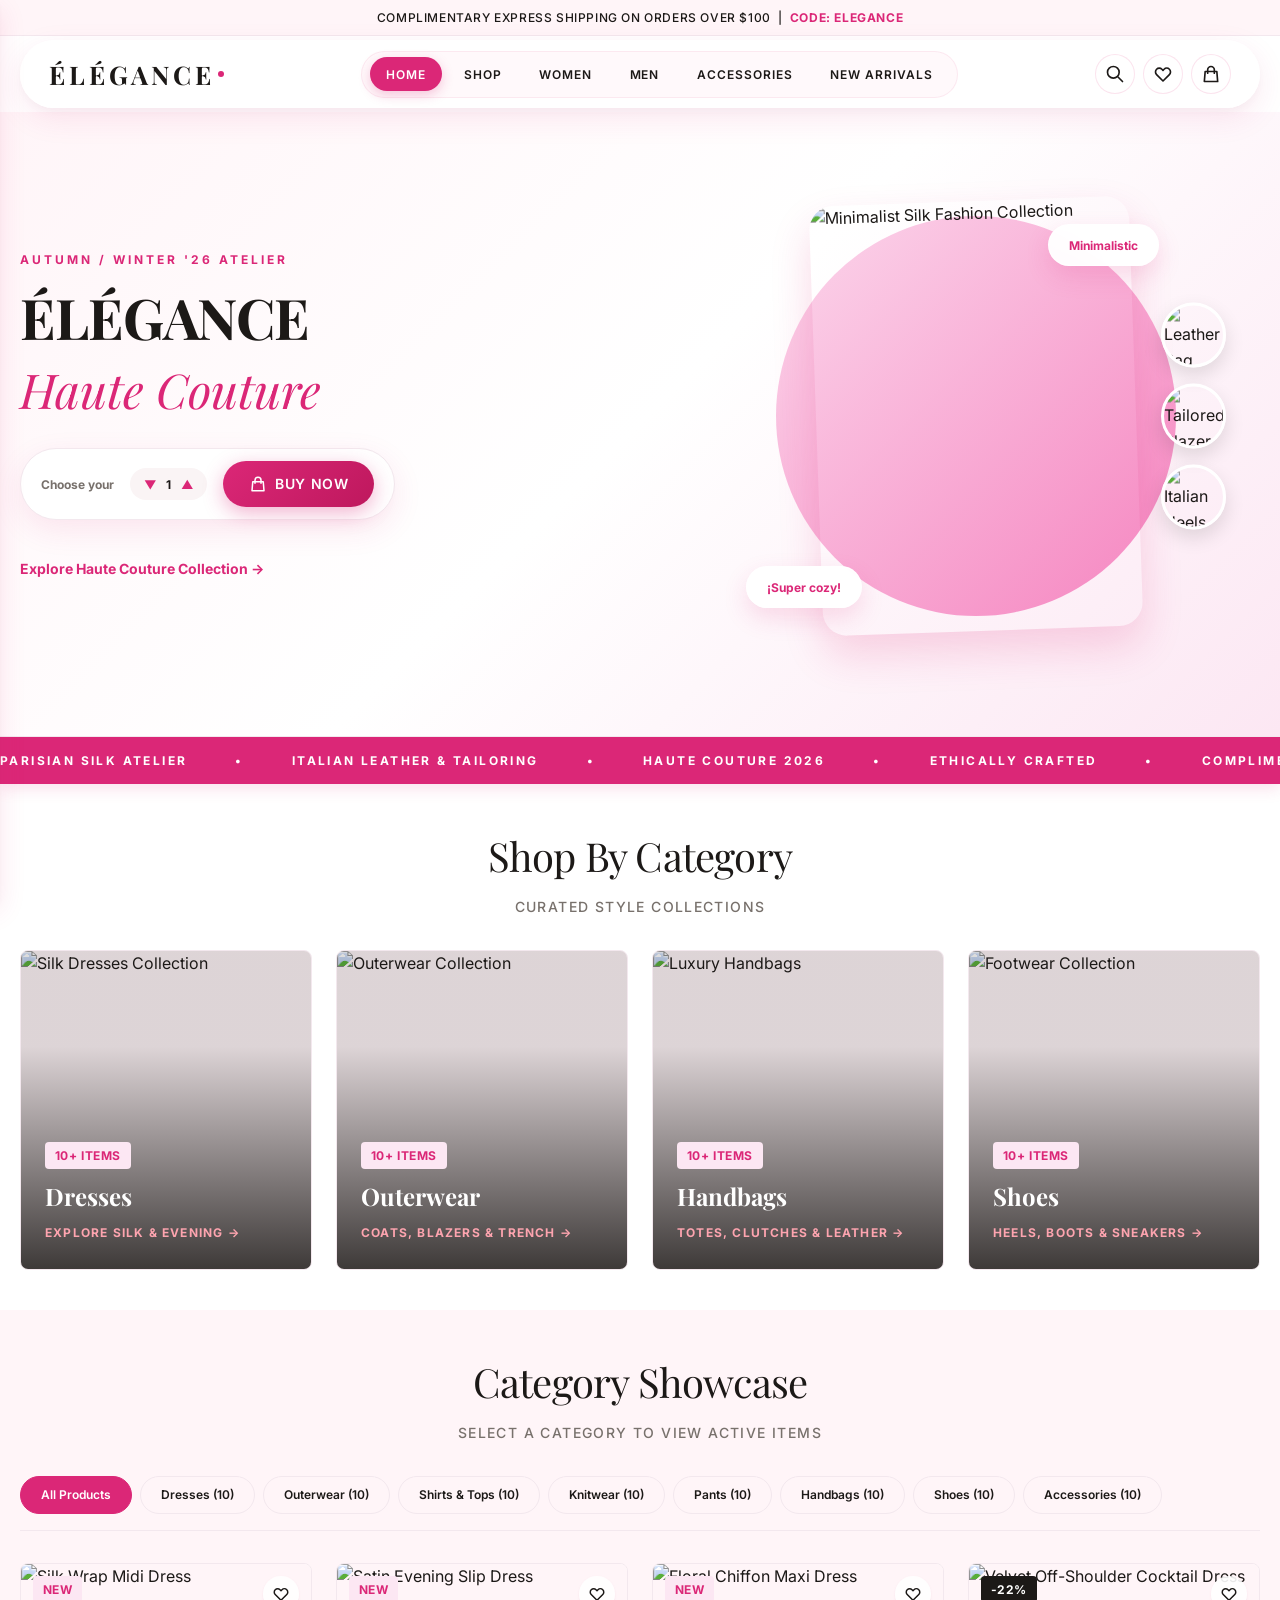
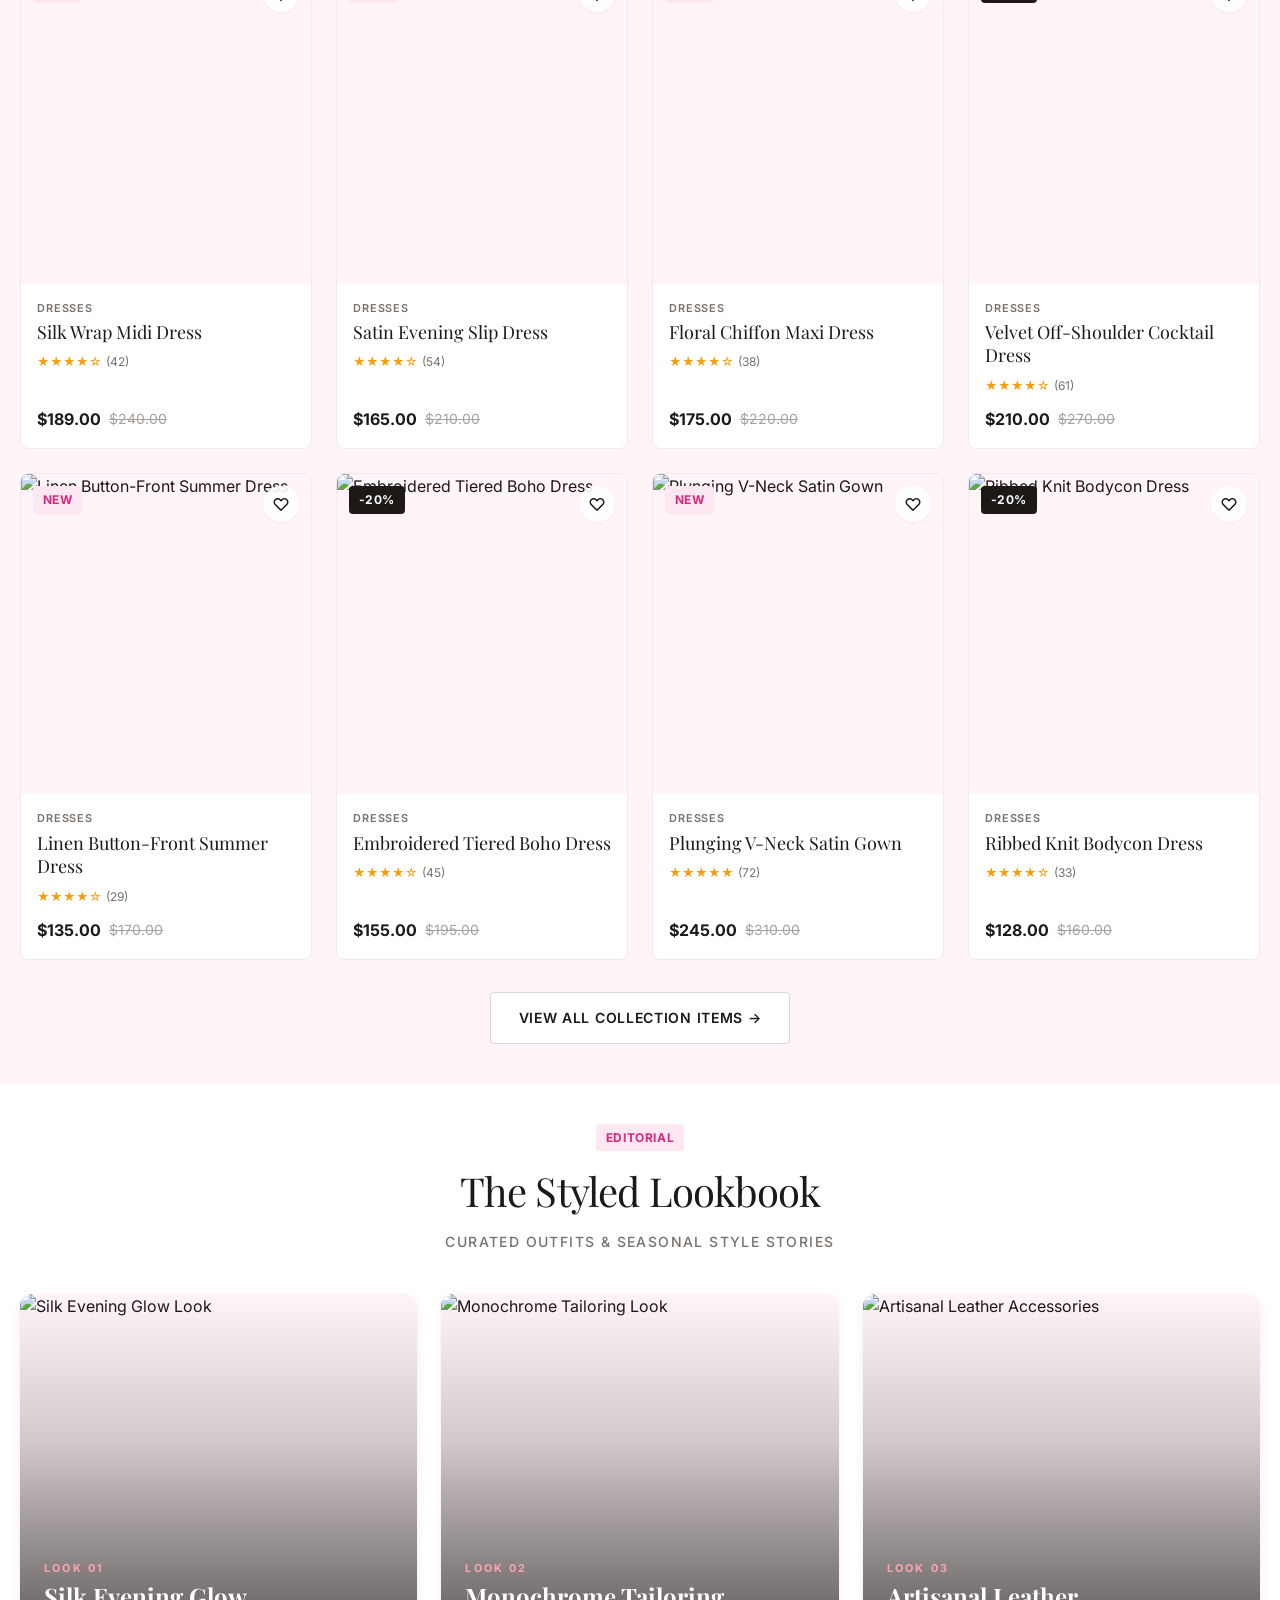
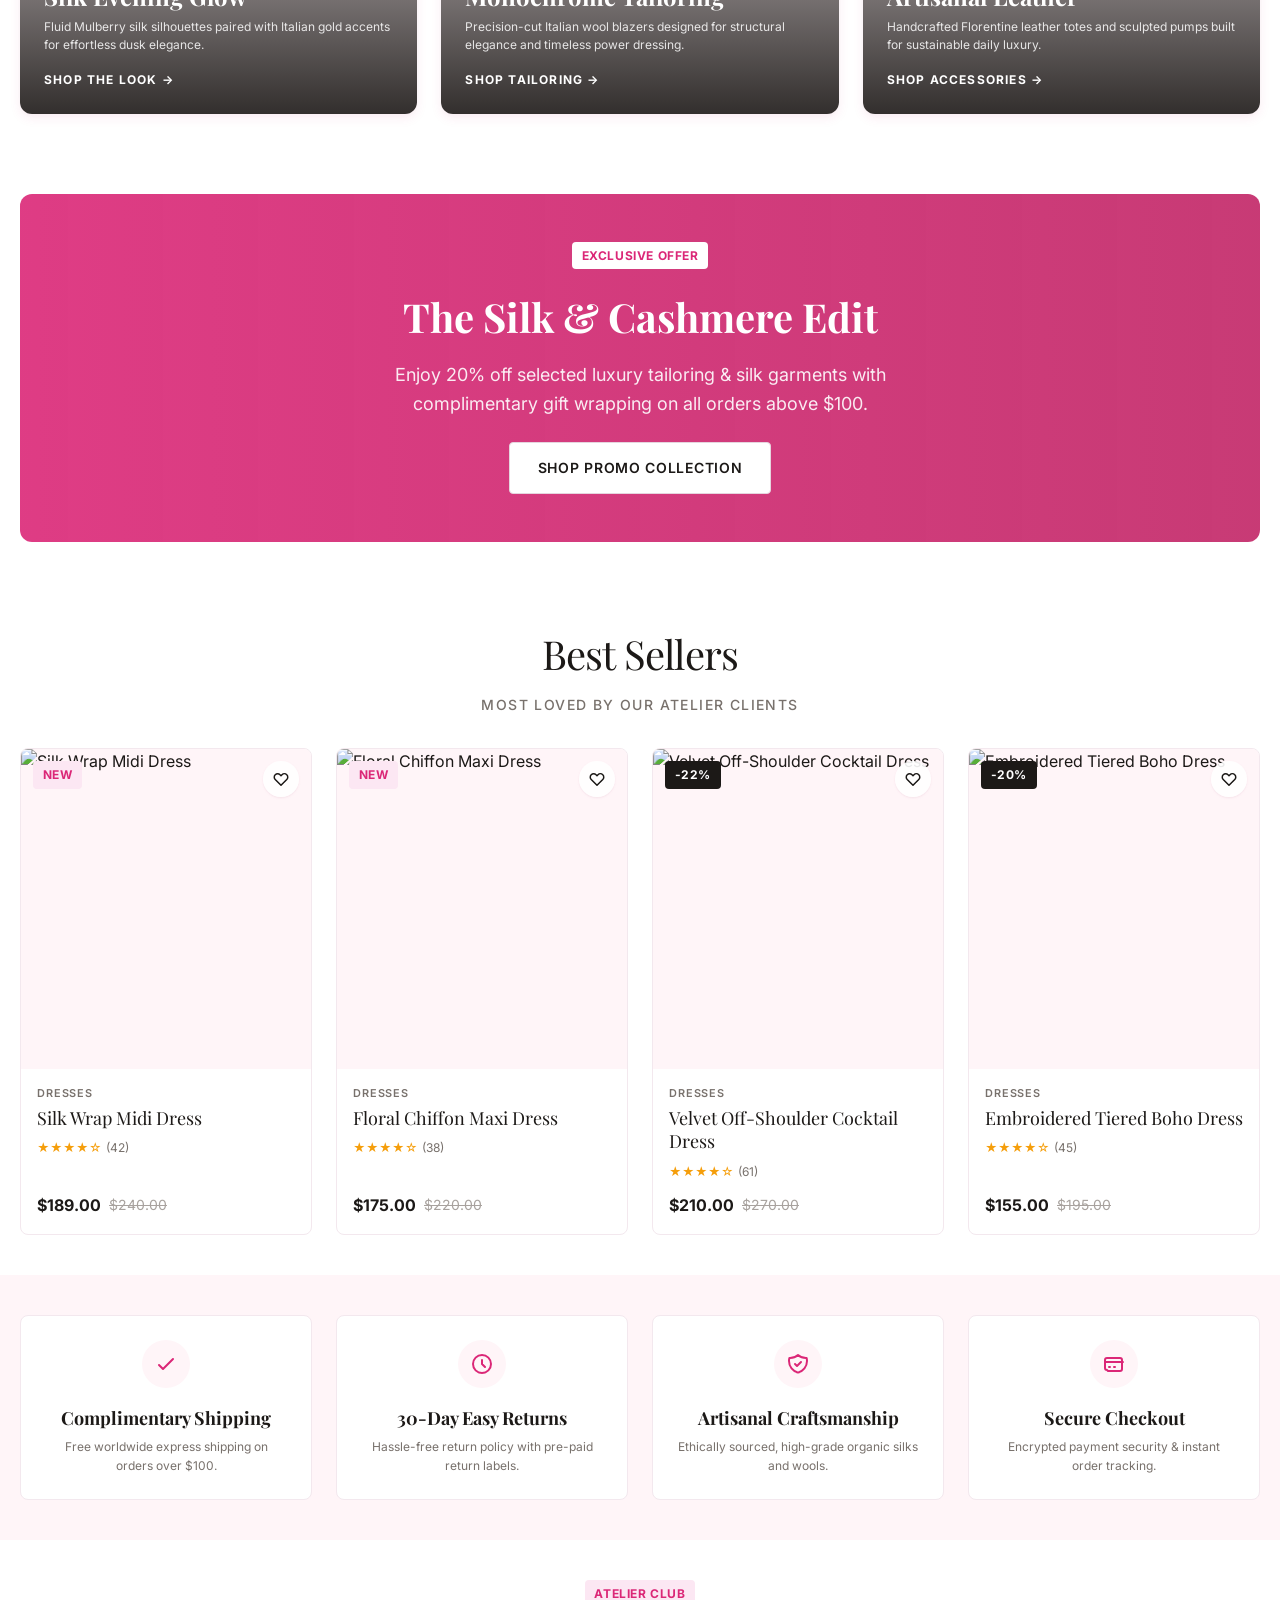
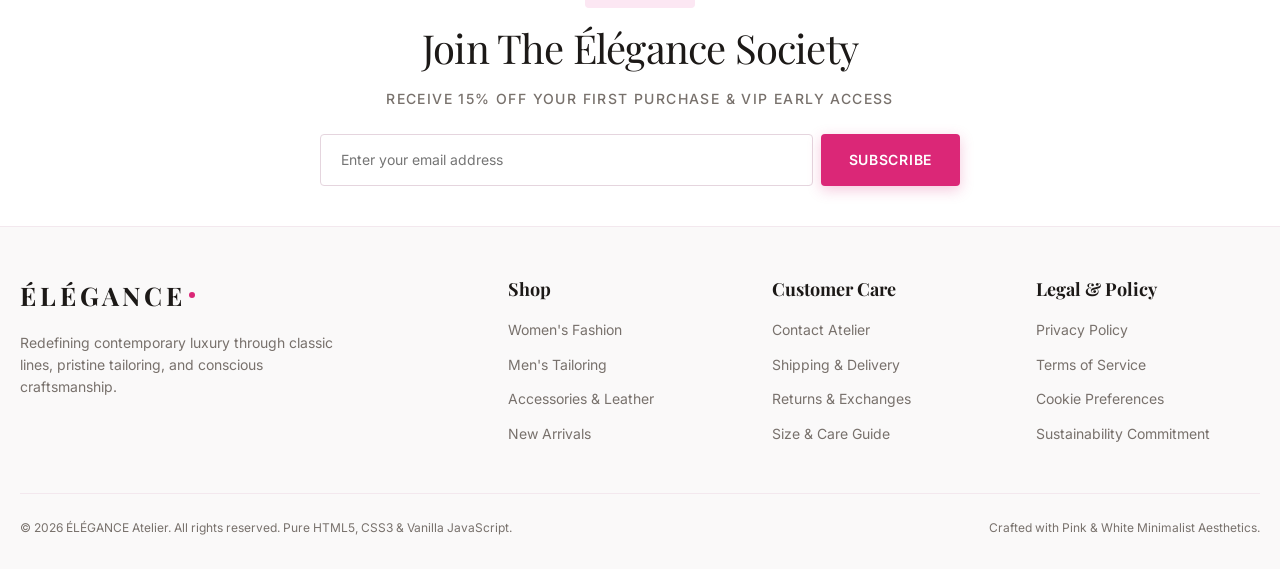
==== commit c959cb28: "Update products dataset to 80 items (10+ per category), align item names with images, and add active" ====
--- a/index.html
+++ b/index.html
@@ -180,62 +180,82 @@
         <h2 class="section-title">Shop By Category</h2>
         <p class="section-subtitle">Curated Style Collections</p>
 
-        <div class="category-grid">
-          <!-- Women -->
-          <a href="shop.html?gender=women" class="category-card">
-            <img src="https://images.unsplash.com/photo-1515886657613-9f3515b0c78f?w=800&auto=format&fit=crop&q=80" alt="Women's Collection" class="category-card-bg">
+        <div class="category-grid" style="grid-template-columns: repeat(auto-fit, minmax(220px, 1fr));">
+          <!-- Dresses -->
+          <a href="shop.html?category=dresses" class="category-card">
+            <img src="https://images.unsplash.com/photo-1595777457583-95e059d581b8?w=800&auto=format&fit=crop&q=80" alt="Silk Dresses Collection" class="category-card-bg">
             <div class="category-card-overlay"></div>
             <div class="category-card-content">
-              <span class="badge badge-pink" style="margin-bottom: 0.5rem;">COLLECTION</span>
-              <h3 class="category-card-title">Women</h3>
-              <span class="category-card-link">Explore Dresses & Tops &rarr;</span>
+              <span class="badge badge-pink" style="margin-bottom: 0.5rem;">10+ ITEMS</span>
+              <h3 class="category-card-title">Dresses</h3>
+              <span class="category-card-link">Explore Silk & Evening &rarr;</span>
             </div>
           </a>
 
-          <!-- Men -->
-          <a href="shop.html?gender=men" class="category-card">
-            <img src="https://images.unsplash.com/photo-1492562080023-ab3db95bfbce?w=800&auto=format&fit=crop&q=80" alt="Men's Tailoring Collection" class="category-card-bg">
+          <!-- Outerwear -->
+          <a href="shop.html?category=outerwear" class="category-card">
+            <img src="https://images.unsplash.com/photo-1584273143981-41c073dfe8f8?w=800&auto=format&fit=crop&q=80" alt="Outerwear Collection" class="category-card-bg">
             <div class="category-card-overlay"></div>
             <div class="category-card-content">
-              <span class="badge badge-pink" style="margin-bottom: 0.5rem;">COLLECTION</span>
-              <h3 class="category-card-title">Men</h3>
-              <span class="category-card-link">Explore Suits & Shirts &rarr;</span>
+              <span class="badge badge-pink" style="margin-bottom: 0.5rem;">10+ ITEMS</span>
+              <h3 class="category-card-title">Outerwear</h3>
+              <span class="category-card-link">Coats, Blazers & Trench &rarr;</span>
             </div>
           </a>
 
-          <!-- Accessories -->
-          <a href="shop.html?category=accessories" class="category-card">
-            <img src="https://images.unsplash.com/photo-1584917865442-de89df76afd3?w=800&auto=format&fit=crop&q=80" alt="Luxury Accessories" class="category-card-bg">
+          <!-- Handbags -->
+          <a href="shop.html?category=bags" class="category-card">
+            <img src="https://images.unsplash.com/photo-1584917865442-de89df76afd3?w=800&auto=format&fit=crop&q=80" alt="Luxury Handbags" class="category-card-bg">
             <div class="category-card-overlay"></div>
             <div class="category-card-content">
-              <span class="badge badge-pink" style="margin-bottom: 0.5rem;">ESSENTIALS</span>
-              <h3 class="category-card-title">Accessories</h3>
-              <span class="category-card-link">Bags, Watches & Jewelry &rarr;</span>
+              <span class="badge badge-pink" style="margin-bottom: 0.5rem;">10+ ITEMS</span>
+              <h3 class="category-card-title">Handbags</h3>
+              <span class="category-card-link">Totes, Clutches & Leather &rarr;</span>
             </div>
           </a>
 
-          <!-- New Arrivals -->
-          <a href="shop.html?sort=newest" class="category-card">
-            <img src="https://images.unsplash.com/photo-1483985988355-763728e1935b?w=800&auto=format&fit=crop&q=80" alt="New Arrivals Drops" class="category-card-bg">
+          <!-- Shoes -->
+          <a href="shop.html?category=shoes" class="category-card">
+            <img src="https://images.unsplash.com/photo-1543163521-1bf539c55dd2?w=800&auto=format&fit=crop&q=80" alt="Footwear Collection" class="category-card-bg">
             <div class="category-card-overlay"></div>
             <div class="category-card-content">
-              <span class="badge badge-pink" style="margin-bottom: 0.5rem;">SEASONAL</span>
-              <h3 class="category-card-title">New Arrivals</h3>
-              <span class="category-card-link">Fresh Fashion Drops &rarr;</span>
+              <span class="badge badge-pink" style="margin-bottom: 0.5rem;">10+ ITEMS</span>
+              <h3 class="category-card-title">Shoes</h3>
+              <span class="category-card-link">Heels, Boots & Sneakers &rarr;</span>
             </div>
           </a>
         </div>
       </div>
     </section>
 
-    <!-- 3. NEW ARRIVALS -->
+    <!-- 2.5 ACTIVE CATEGORY PRODUCTS SHOWCASE -->
     <section class="section bg-soft-pink">
       <div class="container">
-        <h2 class="section-title">New Arrivals</h2>
-        <p class="section-subtitle">Freshly Added To The Atelier</p>
-
-        <div class="product-grid" id="homepage-new-arrivals-grid">
+        <h2 class="section-title">Category Showcase</h2>
+        <p class="section-subtitle">Select a category to view active items</p>
+
+        <!-- Homepage Active Category Filter Tabs -->
+        <div class="category-chips-bar" id="home-category-tabs" style="margin-bottom: 2rem;">
+          <button class="category-chip active" data-home-category="all">All Products</button>
+          <button class="category-chip" data-home-category="dresses">Dresses (10)</button>
+          <button class="category-chip" data-home-category="outerwear">Outerwear (10)</button>
+          <button class="category-chip" data-home-category="shirts">Shirts & Tops (10)</button>
+          <button class="category-chip" data-home-category="knitwear">Knitwear (10)</button>
+          <button class="category-chip" data-home-category="pants">Pants (10)</button>
+          <button class="category-chip" data-home-category="bags">Handbags (10)</button>
+          <button class="category-chip" data-home-category="shoes">Shoes (10)</button>
+          <button class="category-chip" data-home-category="accessories">Accessories (10)</button>
+        </div>
+
+        <!-- Dynamic Category Products Grid -->
+        <div class="product-grid" id="homepage-category-grid">
           <!-- Dynamically populated via JS -->
+        </div>
+
+        <div style="text-align: center; margin-top: 2rem;">
+          <a href="shop.html" id="view-active-category-btn" class="btn btn-secondary">
+            View All Collection Items &rarr;
+          </a>
         </div>
       </div>
     </section>
@@ -454,6 +474,45 @@
           window.location.href = 'checkout.html';
         });
       }
+
+      // Render Homepage Active Category Showcase Section
+      const homeCategoryGrid = document.getElementById('homepage-category-grid');
+      const homeCategoryChips = document.querySelectorAll('#home-category-tabs .category-chip');
+      const viewActiveCategoryBtn = document.getElementById('view-active-category-btn');
+
+      function renderHomeCategory(selectedCat) {
+        if (!homeCategoryGrid) return;
+
+        let categoryItems = selectedCat === 'all'
+          ? PRODUCTS_DATA.slice(0, 8)
+          : PRODUCTS_DATA.filter(p => p.category === selectedCat);
+
+        homeCategoryGrid.innerHTML = categoryItems.map(createProductCardHTML).join('');
+        AppState.updateWishlistButtonsUI();
+
+        if (viewActiveCategoryBtn) {
+          if (selectedCat === 'all') {
+            viewActiveCategoryBtn.href = 'shop.html';
+            viewActiveCategoryBtn.innerHTML = 'View All Collection Items &rarr;';
+          } else {
+            viewActiveCategoryBtn.href = `shop.html?category=${selectedCat}`;
+            const catTitle = selectedCat.charAt(0).toUpperCase() + selectedCat.slice(1);
+            viewActiveCategoryBtn.innerHTML = `View All ${catTitle} Items in Shop &rarr;`;
+          }
+        }
+      }
+
+      homeCategoryChips.forEach(chip => {
+        chip.addEventListener('click', () => {
+          homeCategoryChips.forEach(c => c.classList.remove('active'));
+          chip.classList.add('active');
+          const cat = chip.getAttribute('data-home-category');
+          renderHomeCategory(cat);
+        });
+      });
+
+      // Initial render for homepage categories
+      renderHomeCategory('all');
 
       // Render Homepage New Arrivals (First 4 items)
       const newArrivalsGrid = document.getElementById('homepage-new-arrivals-grid');
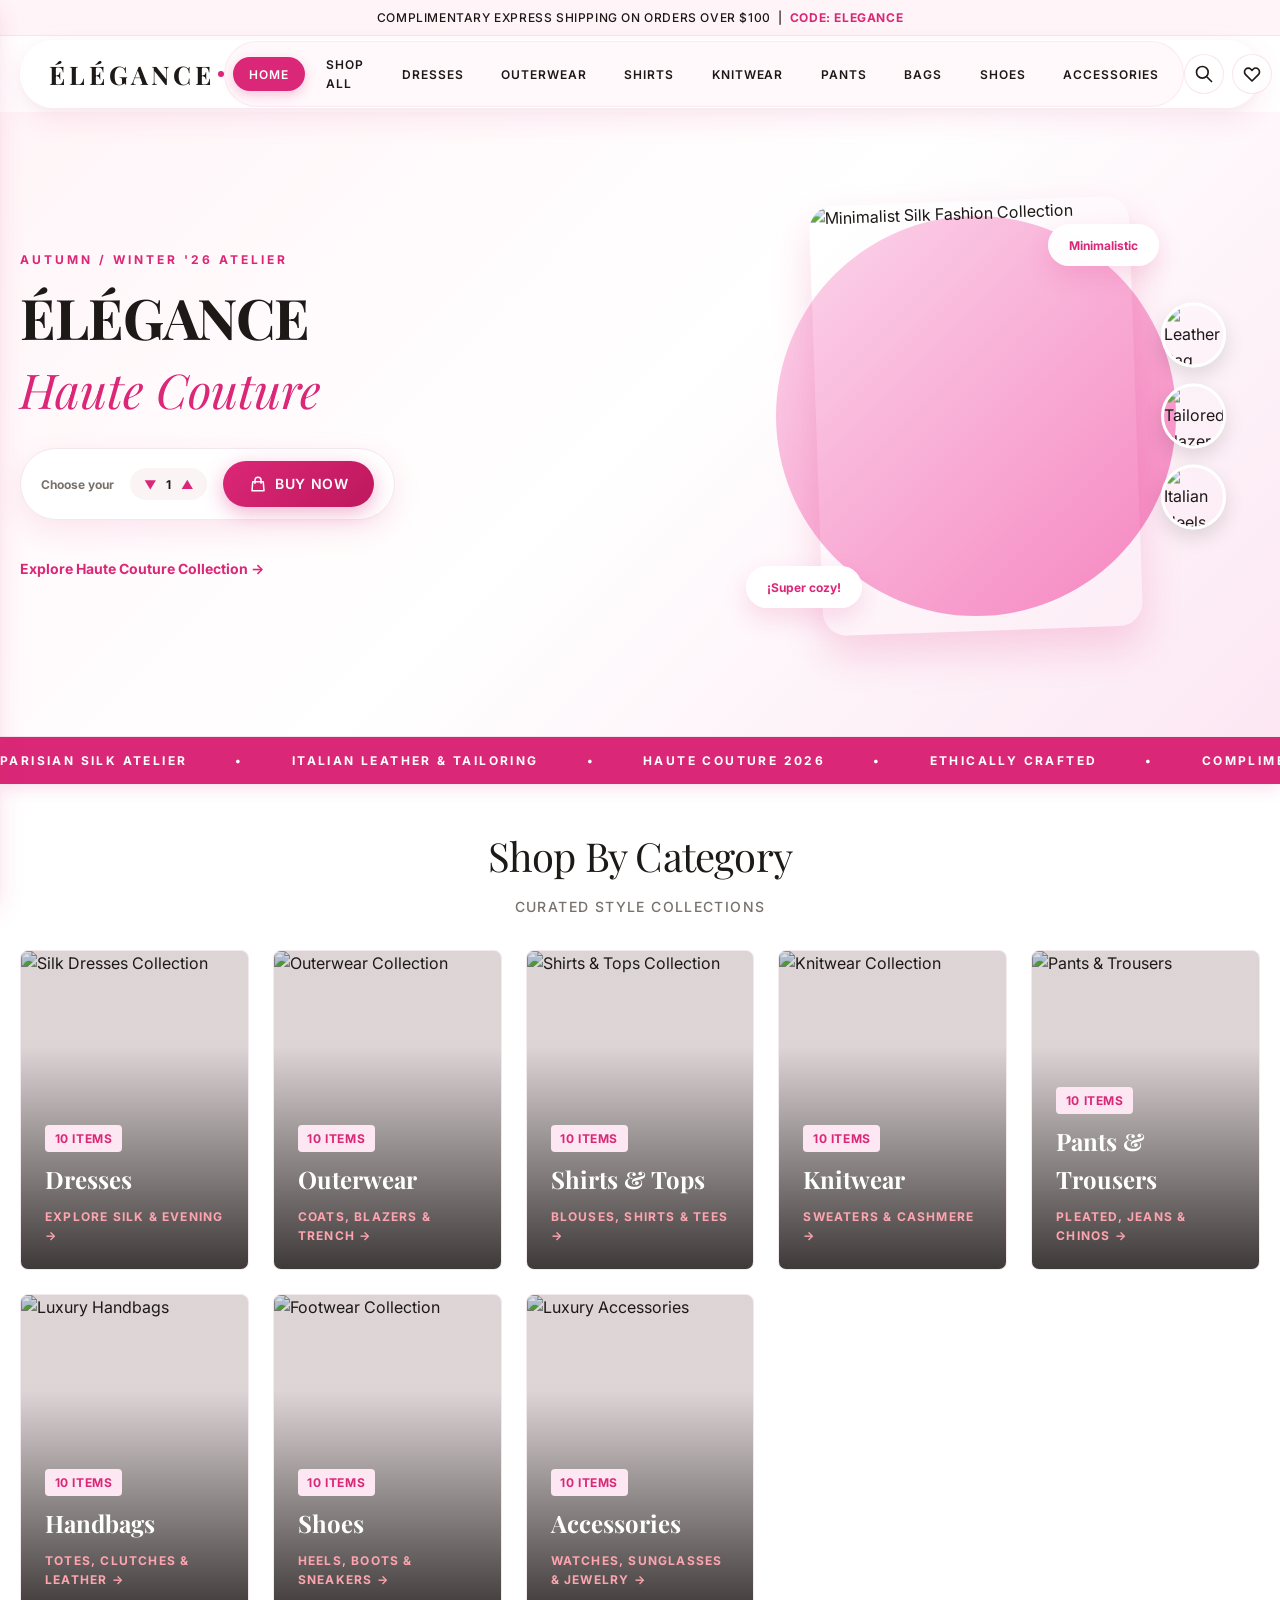
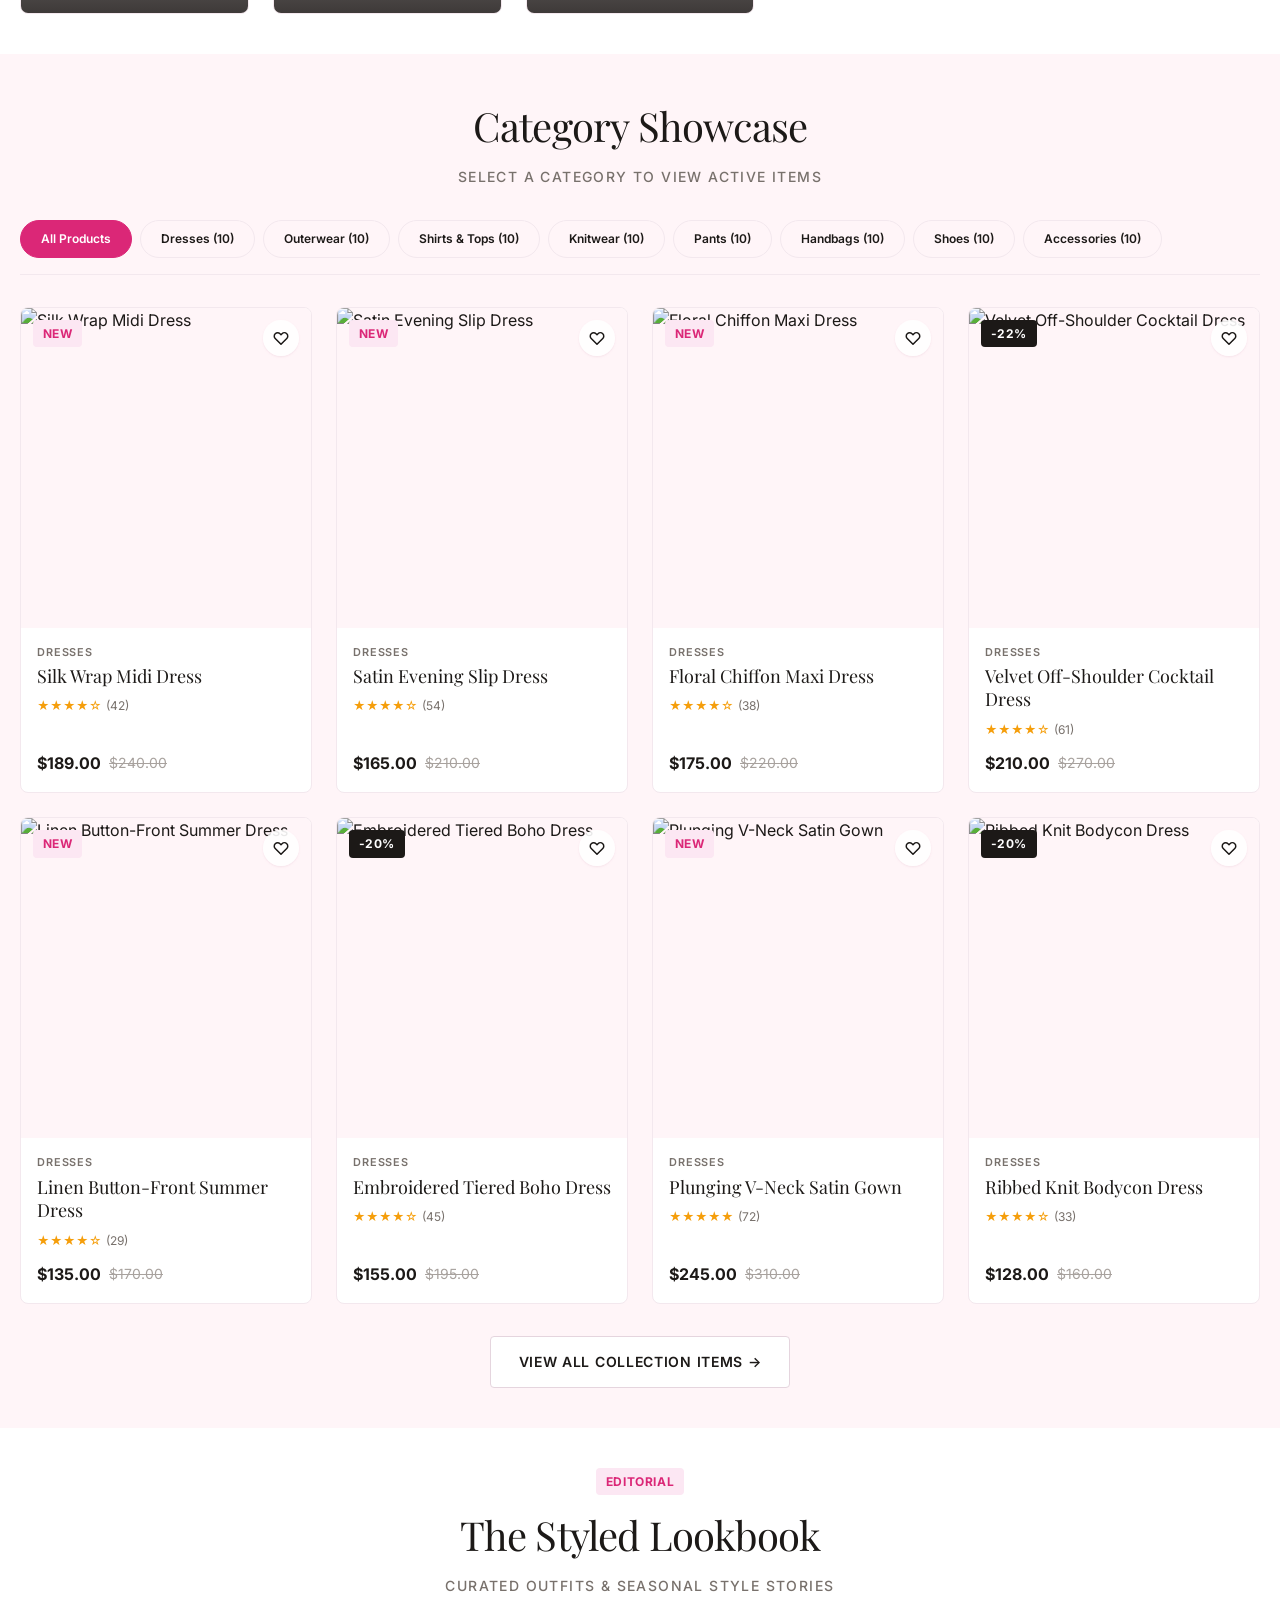
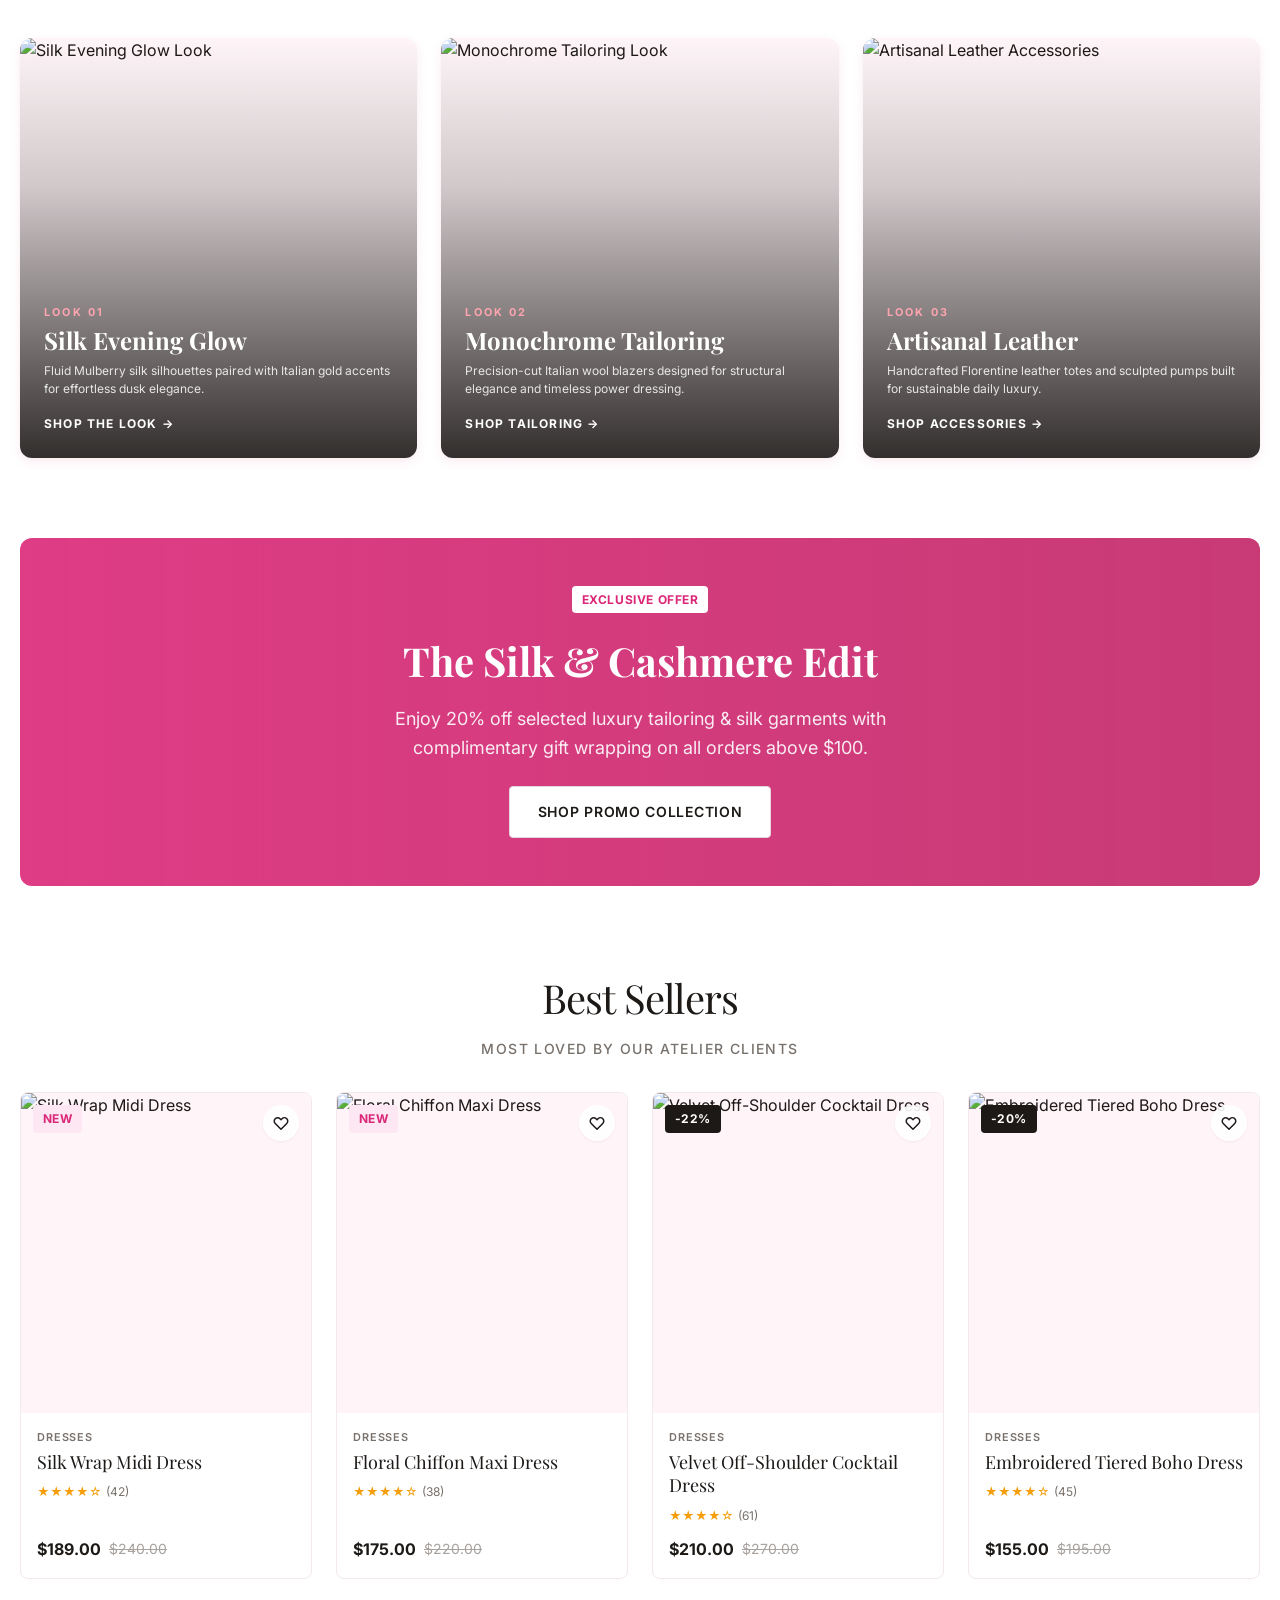
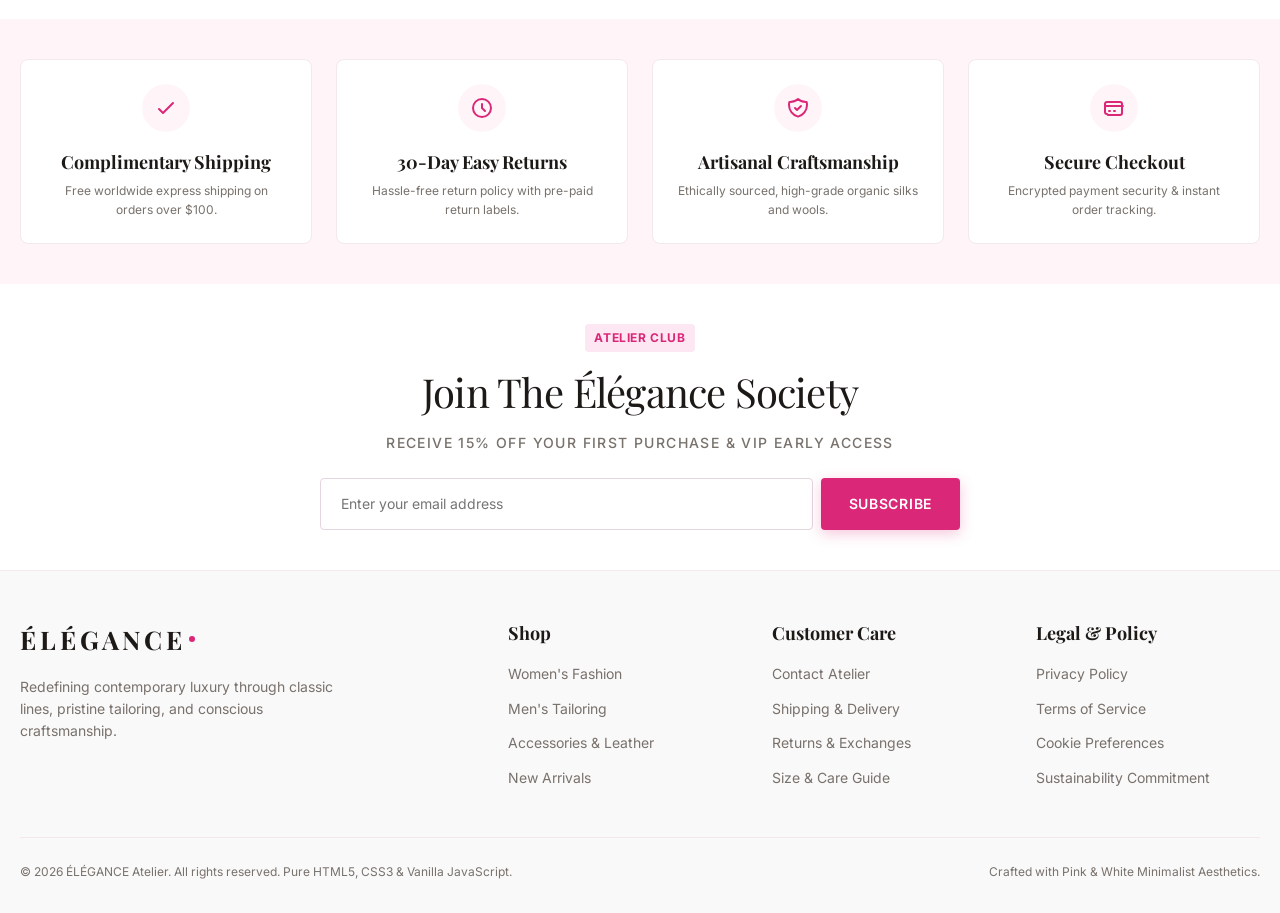
==== commit 5cb30578: "Align category cards, section tabs, and item card category labels across index.html and shop.html" ====
--- a/index.html
+++ b/index.html
@@ -39,11 +39,15 @@
       <!-- Desktop Navigation -->
       <nav class="nav-menu" aria-label="Main Navigation">
         <a href="index.html" class="nav-link active">Home</a>
-        <a href="shop.html" class="nav-link">Shop</a>
-        <a href="shop.html?gender=women" class="nav-link">Women</a>
-        <a href="shop.html?gender=men" class="nav-link">Men</a>
+        <a href="shop.html" class="nav-link">Shop All</a>
+        <a href="shop.html?category=dresses" class="nav-link">Dresses</a>
+        <a href="shop.html?category=outerwear" class="nav-link">Outerwear</a>
+        <a href="shop.html?category=shirts" class="nav-link">Shirts</a>
+        <a href="shop.html?category=knitwear" class="nav-link">Knitwear</a>
+        <a href="shop.html?category=pants" class="nav-link">Pants</a>
+        <a href="shop.html?category=bags" class="nav-link">Bags</a>
+        <a href="shop.html?category=shoes" class="nav-link">Shoes</a>
         <a href="shop.html?category=accessories" class="nav-link">Accessories</a>
-        <a href="shop.html?sort=newest" class="nav-link">New Arrivals</a>
       </nav>
 
       <!-- Action Buttons -->
@@ -85,10 +89,14 @@
     <nav class="mobile-nav-links">
       <a href="index.html" class="mobile-nav-link active">Home</a>
       <a href="shop.html" class="mobile-nav-link">Shop All</a>
-      <a href="shop.html?gender=women" class="mobile-nav-link">Women's Collection</a>
-      <a href="shop.html?gender=men" class="mobile-nav-link">Men's Collection</a>
+      <a href="shop.html?category=dresses" class="mobile-nav-link">Dresses</a>
+      <a href="shop.html?category=outerwear" class="mobile-nav-link">Outerwear & Coats</a>
+      <a href="shop.html?category=shirts" class="mobile-nav-link">Shirts & Tops</a>
+      <a href="shop.html?category=knitwear" class="mobile-nav-link">Knitwear</a>
+      <a href="shop.html?category=pants" class="mobile-nav-link">Pants & Trousers</a>
+      <a href="shop.html?category=bags" class="mobile-nav-link">Handbags</a>
+      <a href="shop.html?category=shoes" class="mobile-nav-link">Shoes</a>
       <a href="shop.html?category=accessories" class="mobile-nav-link">Accessories</a>
-      <a href="shop.html?sort=newest" class="mobile-nav-link">New Arrivals</a>
       <a href="wishlist.html" class="mobile-nav-link">My Wishlist</a>
       <a href="cart.html" class="mobile-nav-link">Shopping Bag</a>
     </nav>
@@ -186,7 +194,7 @@
             <img src="https://images.unsplash.com/photo-1595777457583-95e059d581b8?w=800&auto=format&fit=crop&q=80" alt="Silk Dresses Collection" class="category-card-bg">
             <div class="category-card-overlay"></div>
             <div class="category-card-content">
-              <span class="badge badge-pink" style="margin-bottom: 0.5rem;">10+ ITEMS</span>
+              <span class="badge badge-pink" style="margin-bottom: 0.5rem;">10 ITEMS</span>
               <h3 class="category-card-title">Dresses</h3>
               <span class="category-card-link">Explore Silk & Evening &rarr;</span>
             </div>
@@ -197,9 +205,42 @@
             <img src="https://images.unsplash.com/photo-1584273143981-41c073dfe8f8?w=800&auto=format&fit=crop&q=80" alt="Outerwear Collection" class="category-card-bg">
             <div class="category-card-overlay"></div>
             <div class="category-card-content">
-              <span class="badge badge-pink" style="margin-bottom: 0.5rem;">10+ ITEMS</span>
+              <span class="badge badge-pink" style="margin-bottom: 0.5rem;">10 ITEMS</span>
               <h3 class="category-card-title">Outerwear</h3>
               <span class="category-card-link">Coats, Blazers & Trench &rarr;</span>
+            </div>
+          </a>
+
+          <!-- Shirts & Tops -->
+          <a href="shop.html?category=shirts" class="category-card">
+            <img src="https://images.unsplash.com/photo-1602810318383-e386cc2a3ccf?w=800&auto=format&fit=crop&q=80" alt="Shirts & Tops Collection" class="category-card-bg">
+            <div class="category-card-overlay"></div>
+            <div class="category-card-content">
+              <span class="badge badge-pink" style="margin-bottom: 0.5rem;">10 ITEMS</span>
+              <h3 class="category-card-title">Shirts & Tops</h3>
+              <span class="category-card-link">Blouses, Shirts & Tees &rarr;</span>
+            </div>
+          </a>
+
+          <!-- Knitwear -->
+          <a href="shop.html?category=knitwear" class="category-card">
+            <img src="https://images.unsplash.com/photo-1576995853123-5a10305d93c0?w=800&auto=format&fit=crop&q=80" alt="Knitwear Collection" class="category-card-bg">
+            <div class="category-card-overlay"></div>
+            <div class="category-card-content">
+              <span class="badge badge-pink" style="margin-bottom: 0.5rem;">10 ITEMS</span>
+              <h3 class="category-card-title">Knitwear</h3>
+              <span class="category-card-link">Sweaters & Cashmere &rarr;</span>
+            </div>
+          </a>
+
+          <!-- Pants -->
+          <a href="shop.html?category=pants" class="category-card">
+            <img src="https://images.unsplash.com/photo-1509631179647-0177331693ae?w=800&auto=format&fit=crop&q=80" alt="Pants & Trousers" class="category-card-bg">
+            <div class="category-card-overlay"></div>
+            <div class="category-card-content">
+              <span class="badge badge-pink" style="margin-bottom: 0.5rem;">10 ITEMS</span>
+              <h3 class="category-card-title">Pants & Trousers</h3>
+              <span class="category-card-link">Pleated, Jeans & Chinos &rarr;</span>
             </div>
           </a>
 
@@ -208,7 +249,7 @@
             <img src="https://images.unsplash.com/photo-1584917865442-de89df76afd3?w=800&auto=format&fit=crop&q=80" alt="Luxury Handbags" class="category-card-bg">
             <div class="category-card-overlay"></div>
             <div class="category-card-content">
-              <span class="badge badge-pink" style="margin-bottom: 0.5rem;">10+ ITEMS</span>
+              <span class="badge badge-pink" style="margin-bottom: 0.5rem;">10 ITEMS</span>
               <h3 class="category-card-title">Handbags</h3>
               <span class="category-card-link">Totes, Clutches & Leather &rarr;</span>
             </div>
@@ -219,9 +260,20 @@
             <img src="https://images.unsplash.com/photo-1543163521-1bf539c55dd2?w=800&auto=format&fit=crop&q=80" alt="Footwear Collection" class="category-card-bg">
             <div class="category-card-overlay"></div>
             <div class="category-card-content">
-              <span class="badge badge-pink" style="margin-bottom: 0.5rem;">10+ ITEMS</span>
+              <span class="badge badge-pink" style="margin-bottom: 0.5rem;">10 ITEMS</span>
               <h3 class="category-card-title">Shoes</h3>
               <span class="category-card-link">Heels, Boots & Sneakers &rarr;</span>
+            </div>
+          </a>
+
+          <!-- Accessories -->
+          <a href="shop.html?category=accessories" class="category-card">
+            <img src="https://images.unsplash.com/photo-1524805444758-089113d48a6d?w=800&auto=format&fit=crop&q=80" alt="Luxury Accessories" class="category-card-bg">
+            <div class="category-card-overlay"></div>
+            <div class="category-card-content">
+              <span class="badge badge-pink" style="margin-bottom: 0.5rem;">10 ITEMS</span>
+              <h3 class="category-card-title">Accessories</h3>
+              <span class="category-card-link">Watches, Sunglasses & Jewelry &rarr;</span>
             </div>
           </a>
         </div>
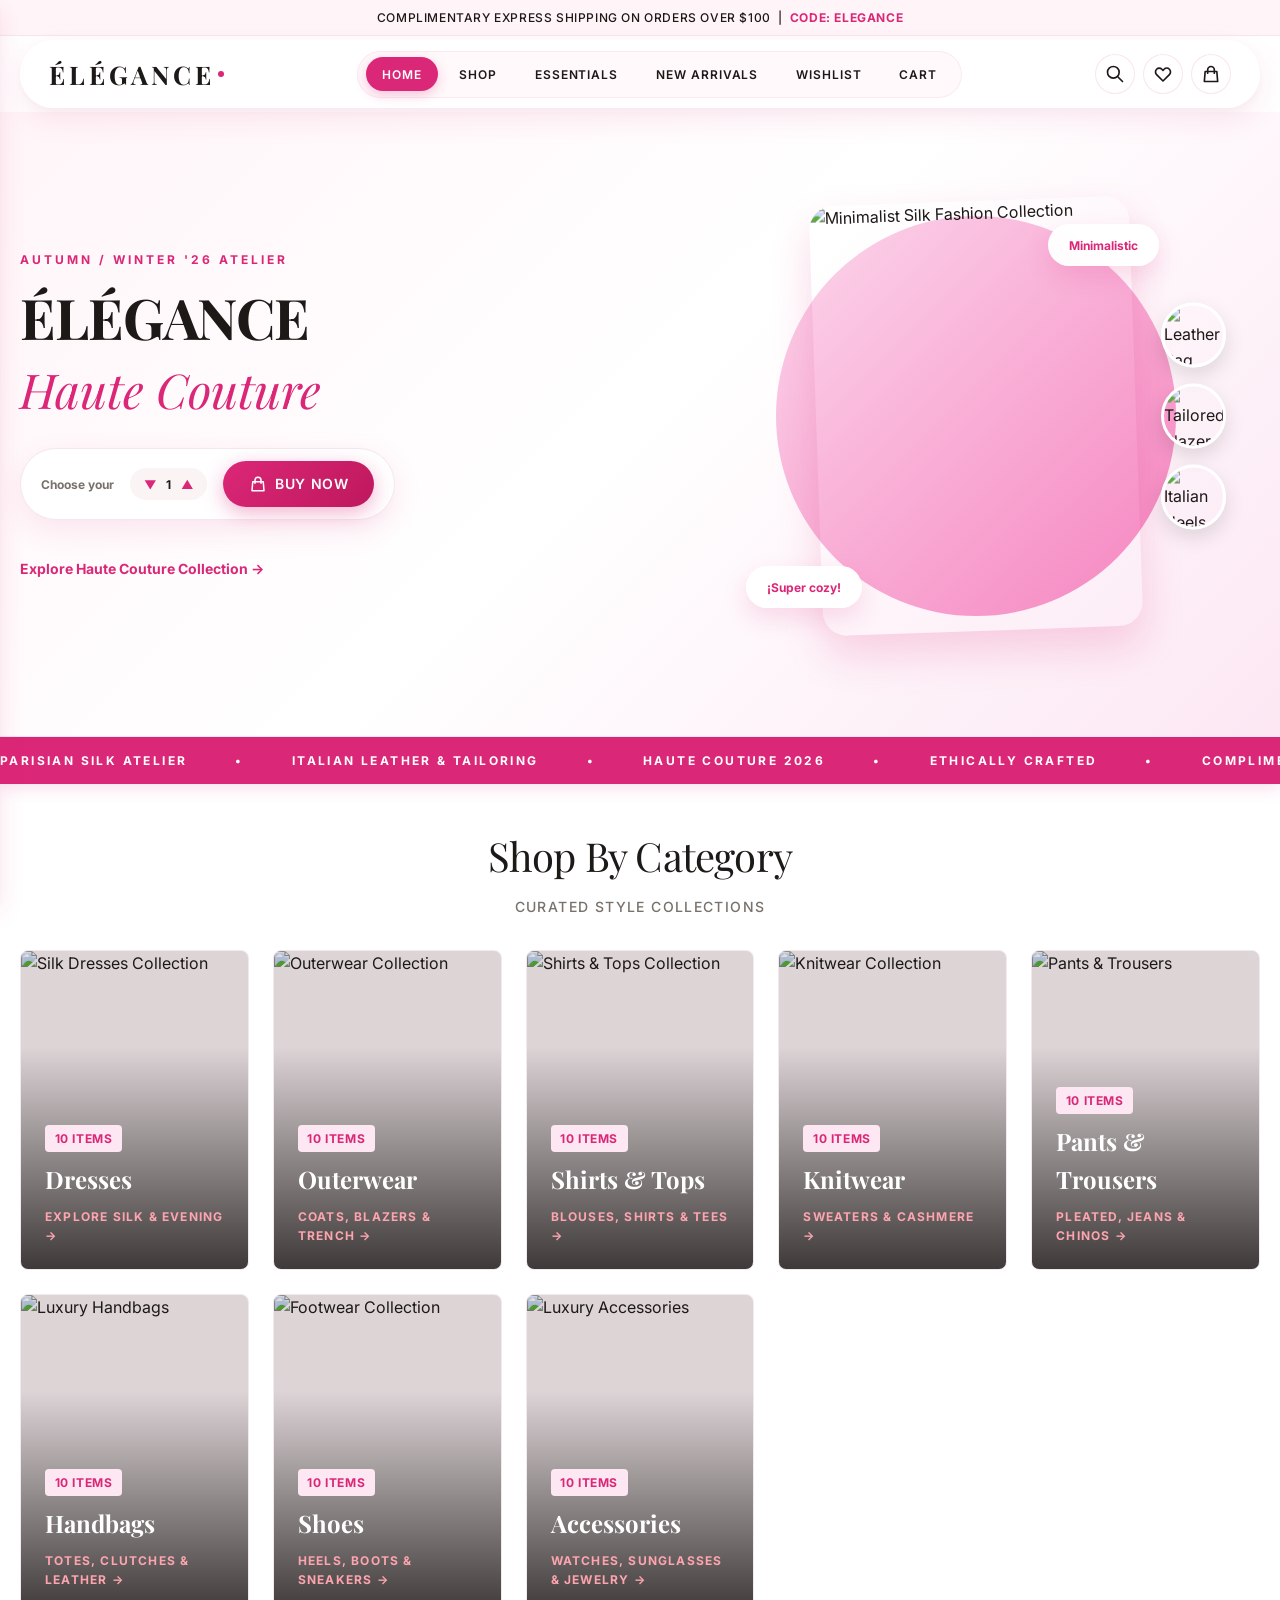
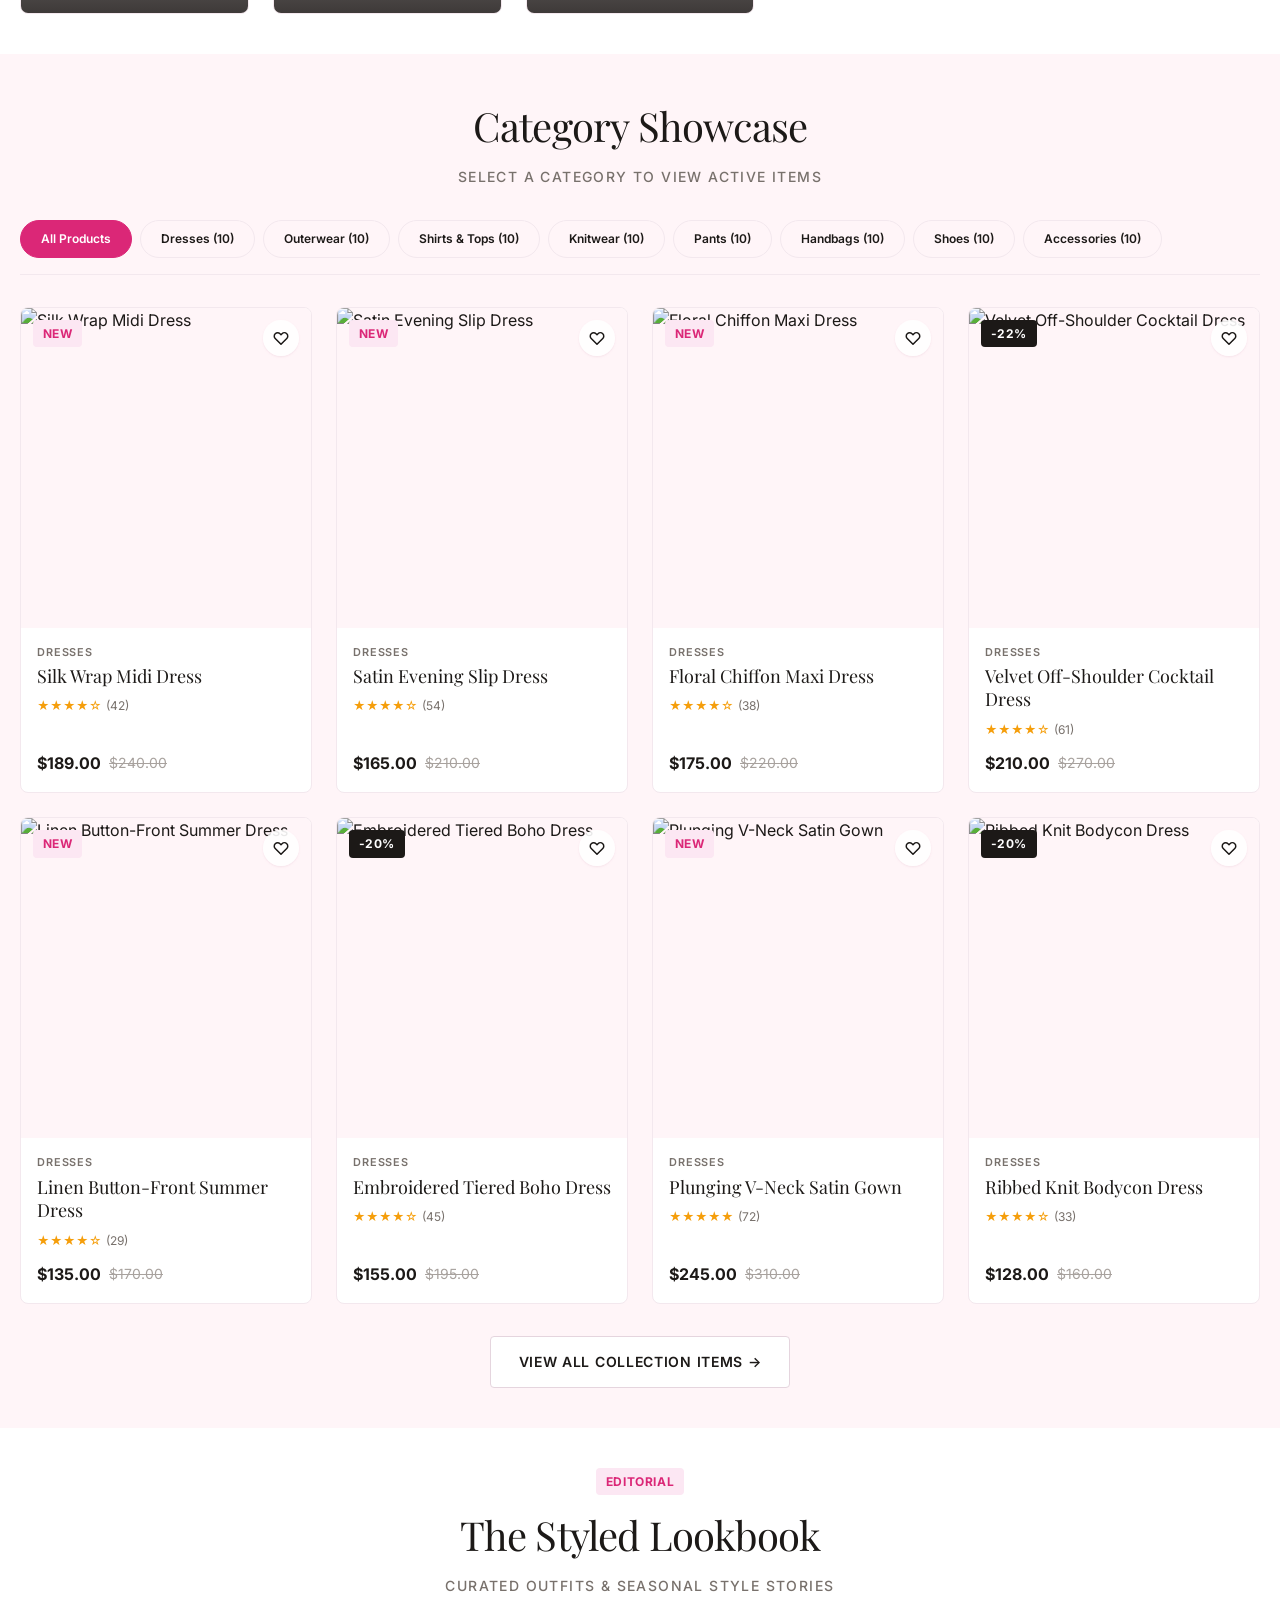
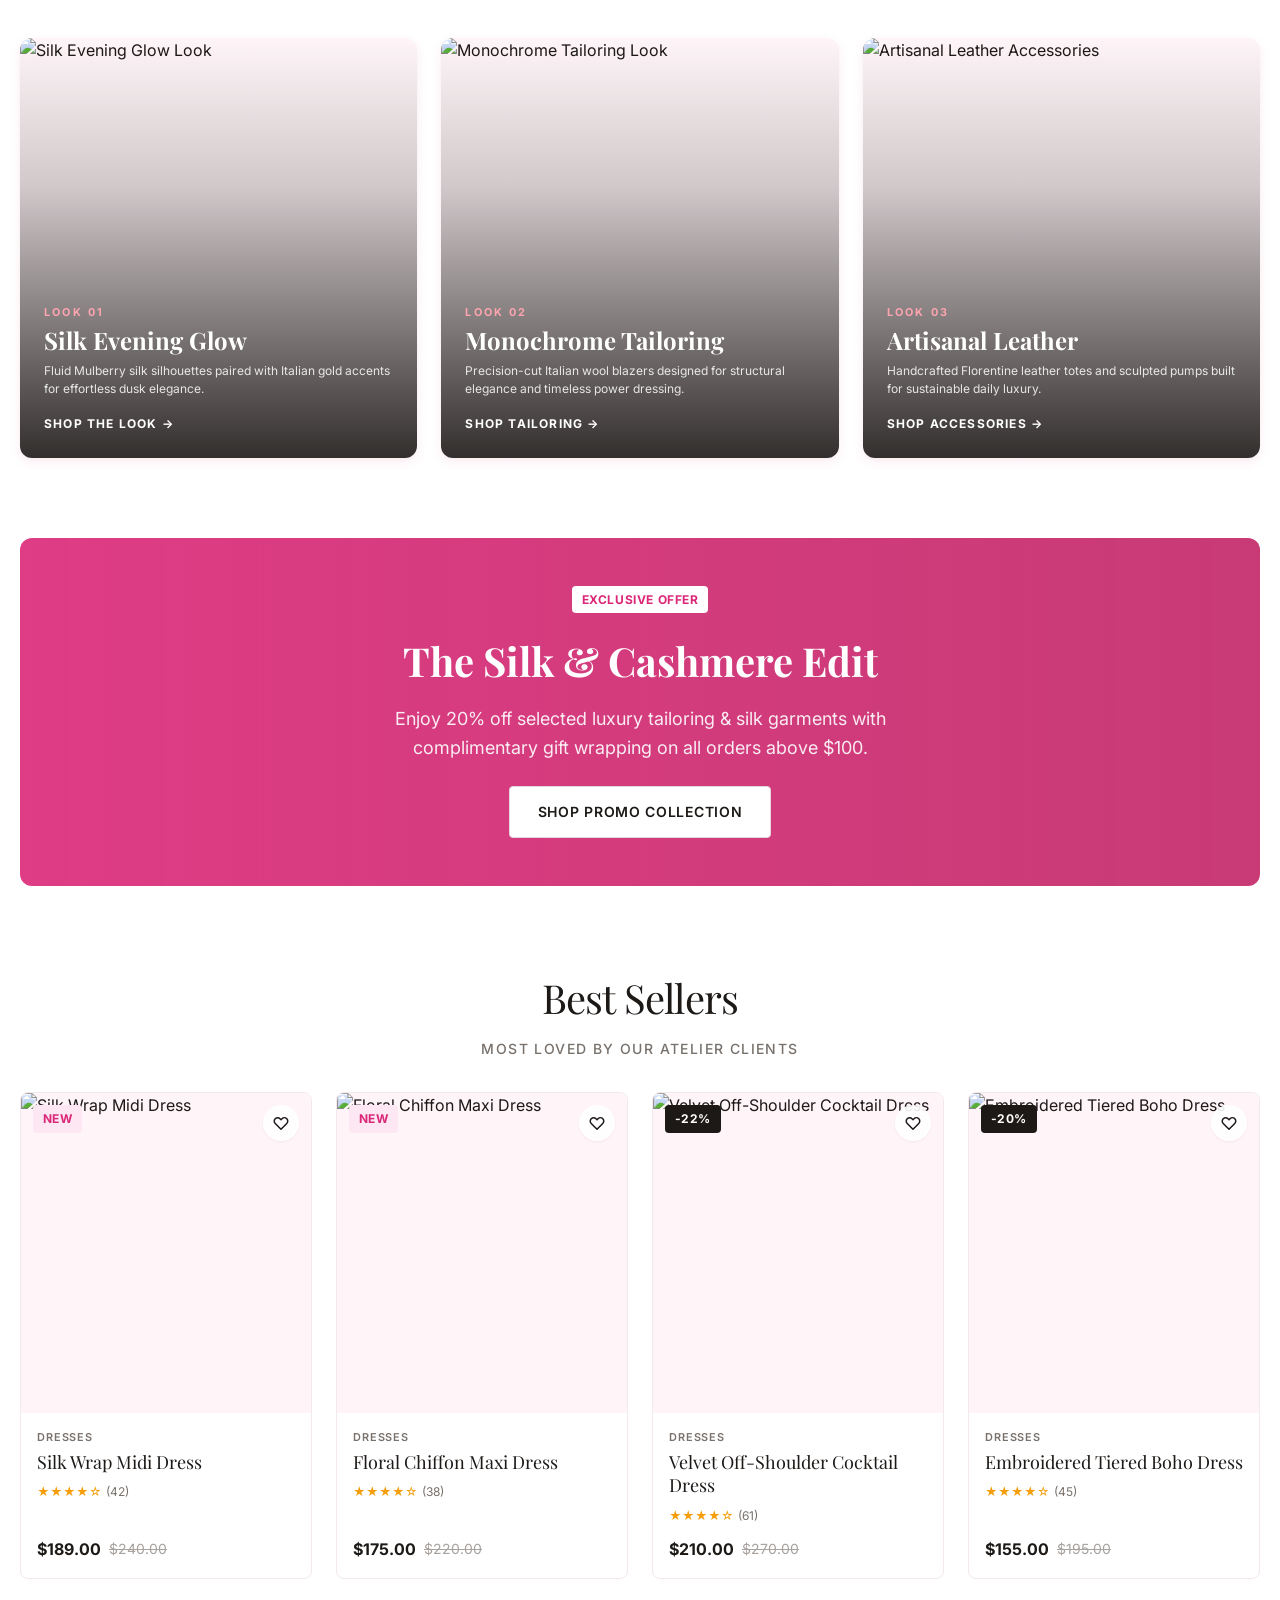
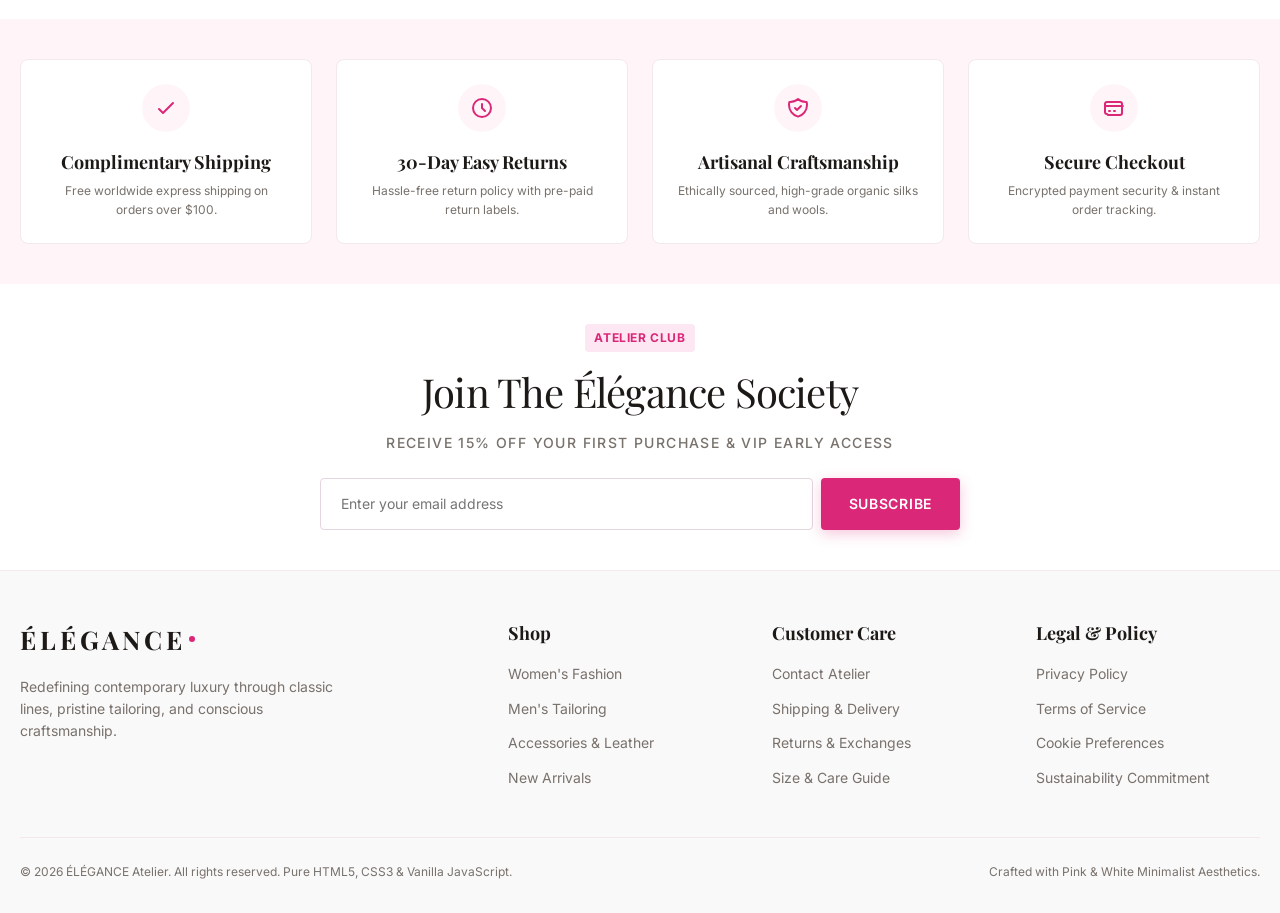
==== commit 93771ef5: "Update navbar to essential navigation buttons and add active link highlighting" ====
--- a/index.html
+++ b/index.html
@@ -39,15 +39,11 @@
       <!-- Desktop Navigation -->
       <nav class="nav-menu" aria-label="Main Navigation">
         <a href="index.html" class="nav-link active">Home</a>
-        <a href="shop.html" class="nav-link">Shop All</a>
-        <a href="shop.html?category=dresses" class="nav-link">Dresses</a>
-        <a href="shop.html?category=outerwear" class="nav-link">Outerwear</a>
-        <a href="shop.html?category=shirts" class="nav-link">Shirts</a>
-        <a href="shop.html?category=knitwear" class="nav-link">Knitwear</a>
-        <a href="shop.html?category=pants" class="nav-link">Pants</a>
-        <a href="shop.html?category=bags" class="nav-link">Bags</a>
-        <a href="shop.html?category=shoes" class="nav-link">Shoes</a>
-        <a href="shop.html?category=accessories" class="nav-link">Accessories</a>
+        <a href="shop.html" class="nav-link">Shop</a>
+        <a href="shop.html?essentials=true" class="nav-link">Essentials</a>
+        <a href="shop.html?sort=newest" class="nav-link">New Arrivals</a>
+        <a href="wishlist.html" class="nav-link">Wishlist</a>
+        <a href="cart.html" class="nav-link">Cart</a>
       </nav>
 
       <!-- Action Buttons -->
@@ -89,14 +85,8 @@
     <nav class="mobile-nav-links">
       <a href="index.html" class="mobile-nav-link active">Home</a>
       <a href="shop.html" class="mobile-nav-link">Shop All</a>
-      <a href="shop.html?category=dresses" class="mobile-nav-link">Dresses</a>
-      <a href="shop.html?category=outerwear" class="mobile-nav-link">Outerwear & Coats</a>
-      <a href="shop.html?category=shirts" class="mobile-nav-link">Shirts & Tops</a>
-      <a href="shop.html?category=knitwear" class="mobile-nav-link">Knitwear</a>
-      <a href="shop.html?category=pants" class="mobile-nav-link">Pants & Trousers</a>
-      <a href="shop.html?category=bags" class="mobile-nav-link">Handbags</a>
-      <a href="shop.html?category=shoes" class="mobile-nav-link">Shoes</a>
-      <a href="shop.html?category=accessories" class="mobile-nav-link">Accessories</a>
+      <a href="shop.html?essentials=true" class="mobile-nav-link">Wardrobe Essentials</a>
+      <a href="shop.html?sort=newest" class="mobile-nav-link">New Arrivals</a>
       <a href="wishlist.html" class="mobile-nav-link">My Wishlist</a>
       <a href="cart.html" class="mobile-nav-link">Shopping Bag</a>
     </nav>
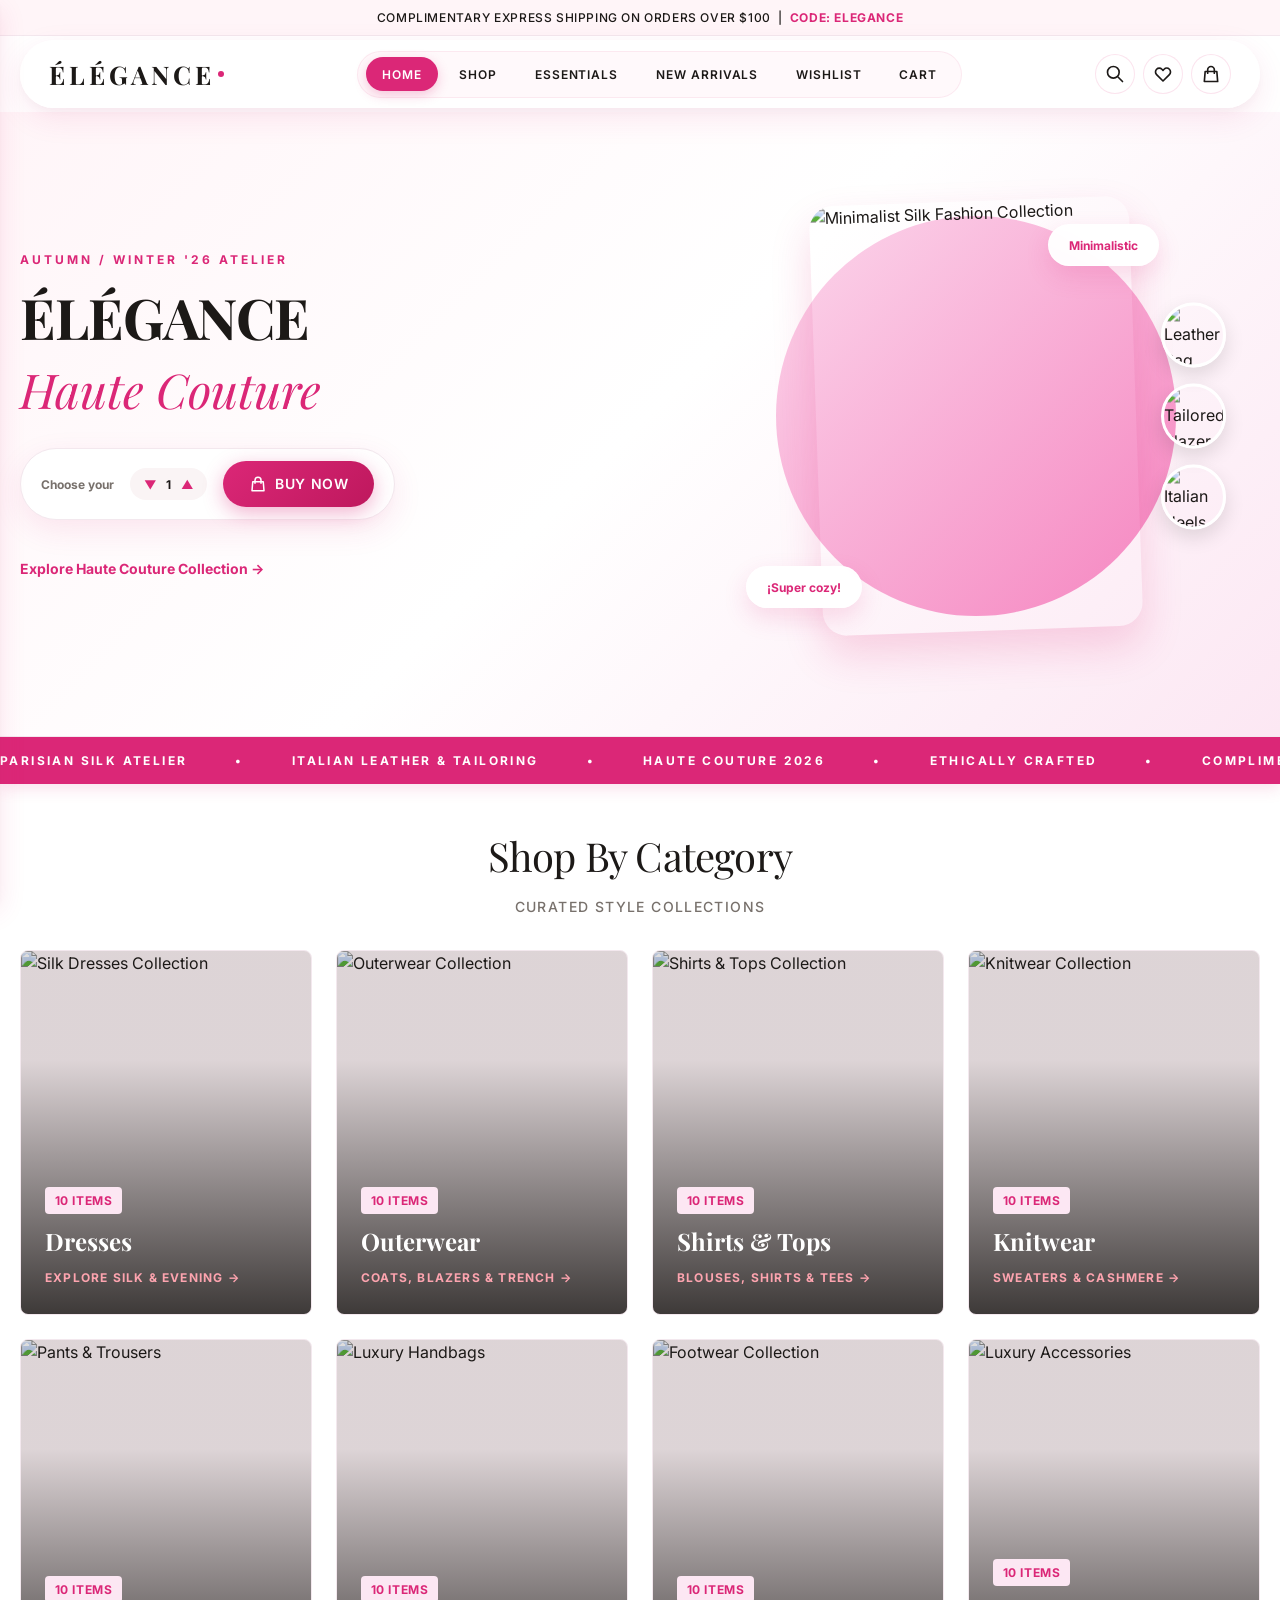
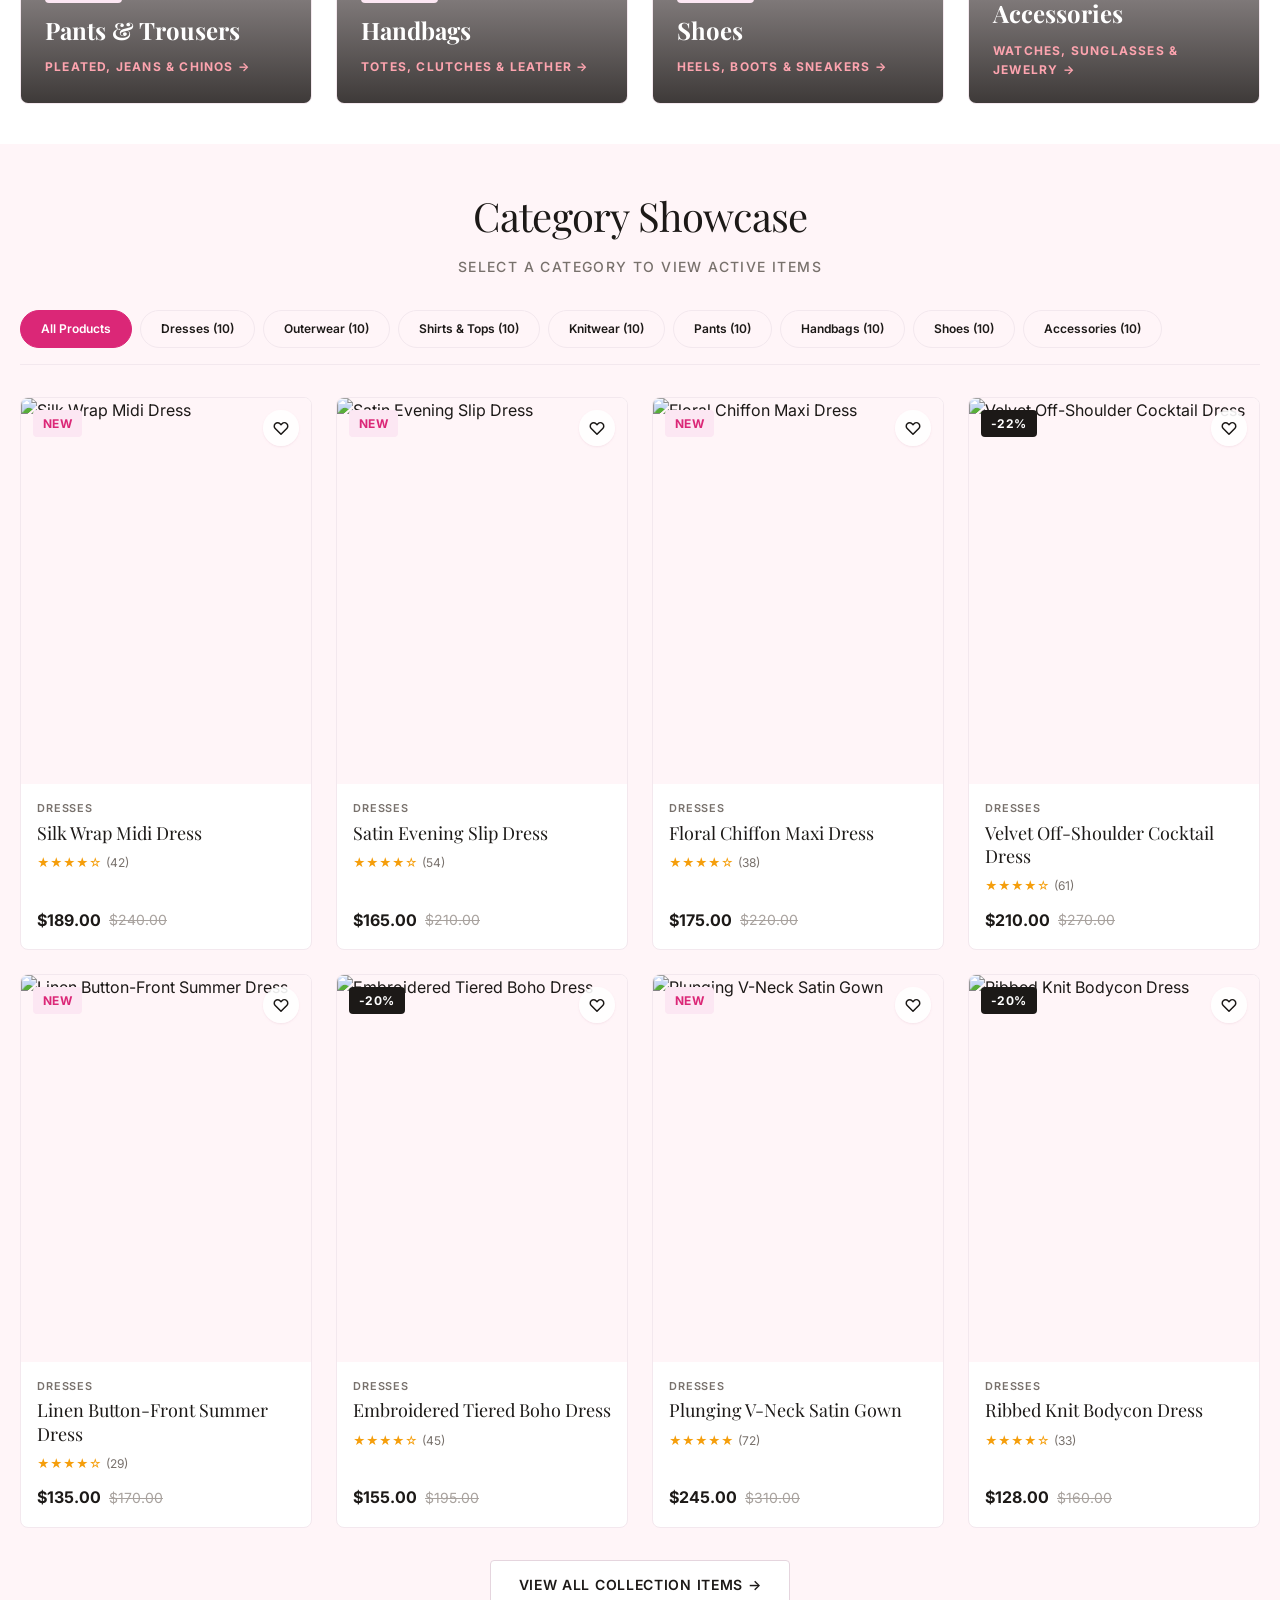
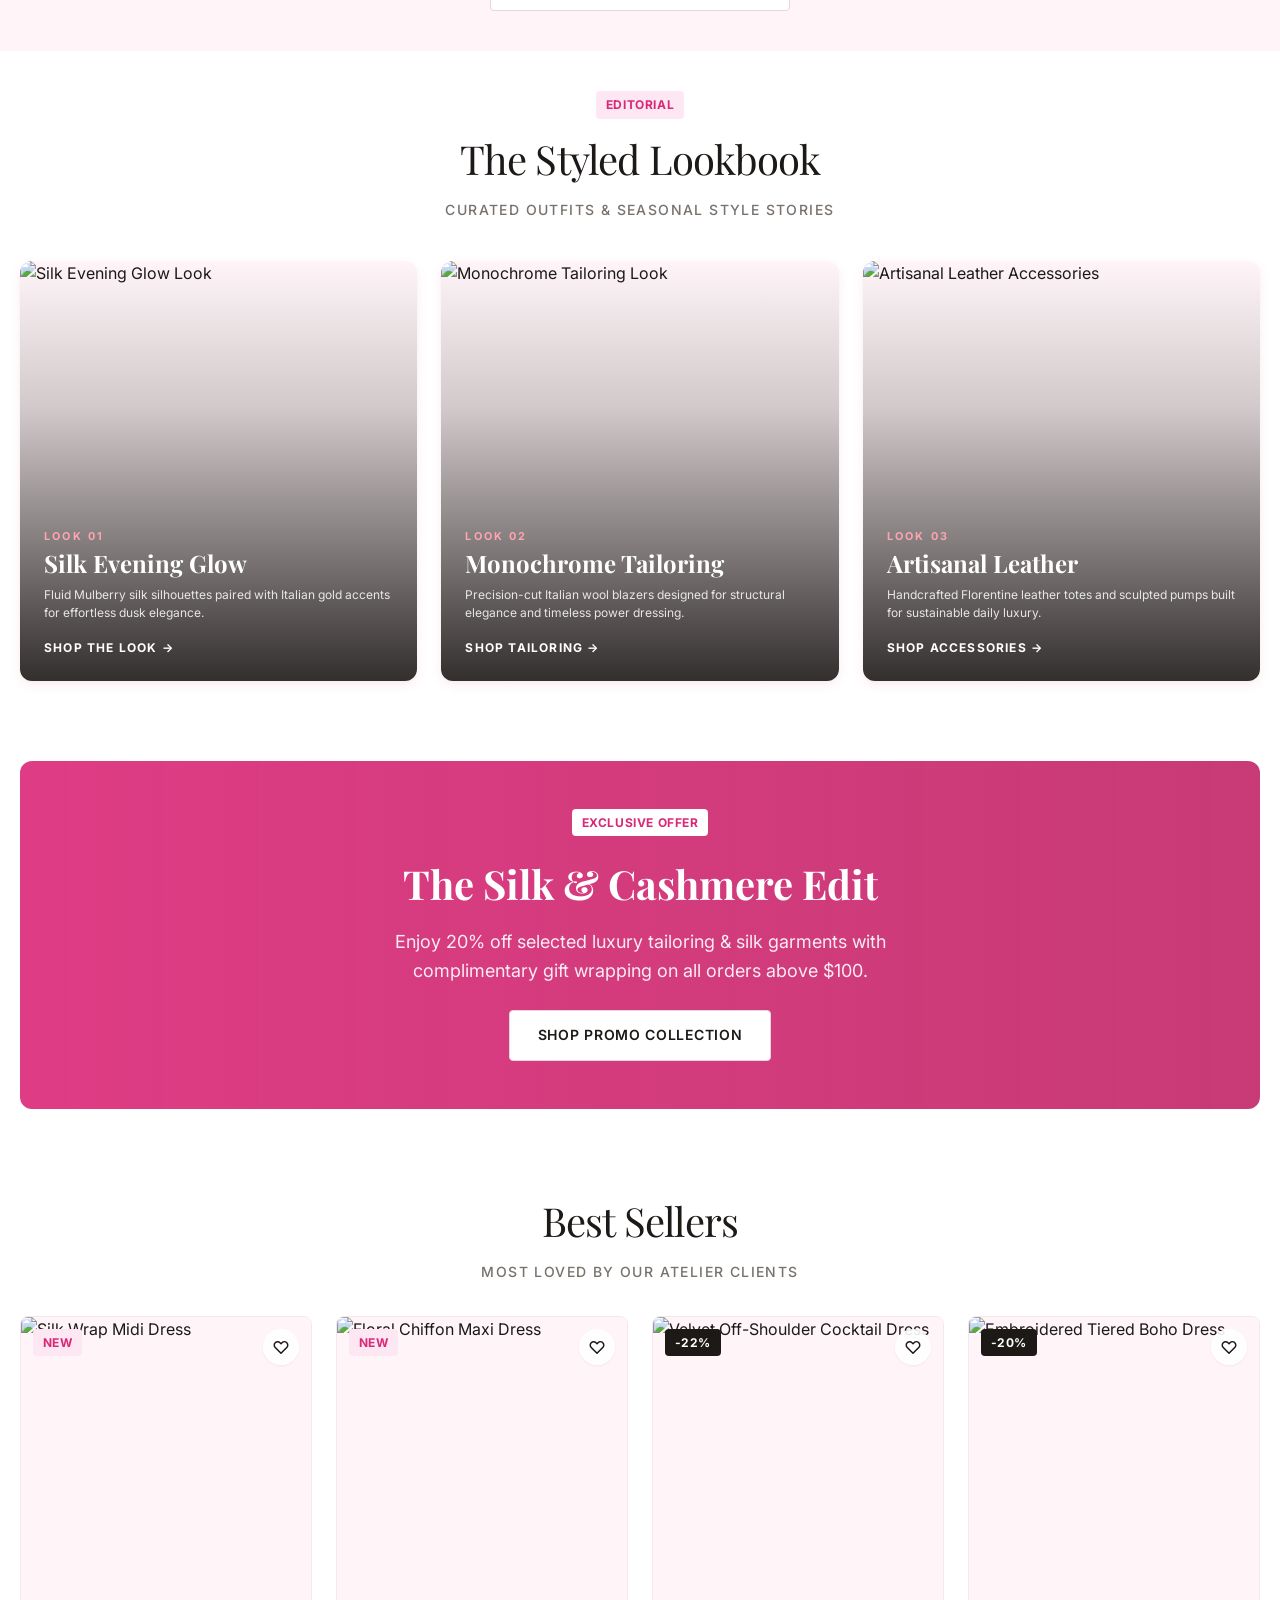
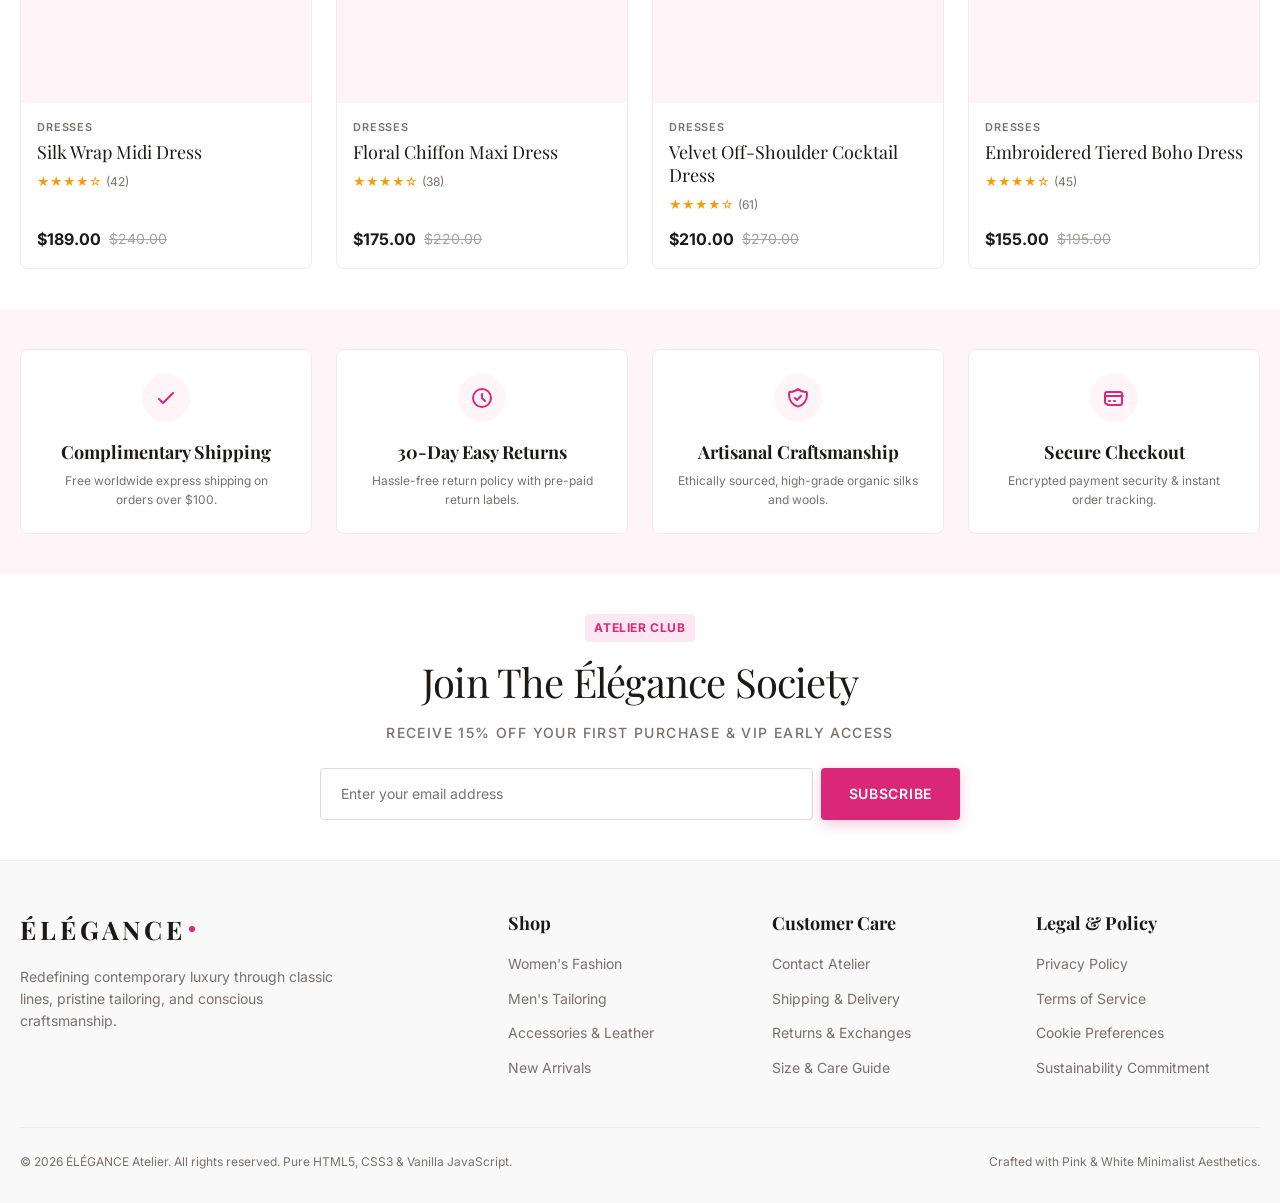
==== commit 94b2239a: "Align card images with object-fit top-center and improve responsive layout across all screen sizes" ====
--- a/index.html
+++ b/index.html
@@ -178,7 +178,7 @@
         <h2 class="section-title">Shop By Category</h2>
         <p class="section-subtitle">Curated Style Collections</p>
 
-        <div class="category-grid" style="grid-template-columns: repeat(auto-fit, minmax(220px, 1fr));">
+        <div class="category-grid">
           <!-- Dresses -->
           <a href="shop.html?category=dresses" class="category-card">
             <img src="https://images.unsplash.com/photo-1595777457583-95e059d581b8?w=800&auto=format&fit=crop&q=80" alt="Silk Dresses Collection" class="category-card-bg">
--- a/css/style.css
+++ b/css/style.css
@@ -466,9 +466,9 @@
 }
 
 .category-grid { display: grid; grid-template-columns: repeat(4, 1fr); gap: var(--space-6); }
-.category-card { position: relative; height: 320px; border-radius: var(--radius-md); overflow: hidden; background-color: var(--color-soft-bg); border: 1px solid var(--color-border); display: flex; align-items: flex-end; padding: var(--space-6); transition: all var(--transition-base); }
+.category-card { position: relative; aspect-ratio: 4 / 5; height: auto; border-radius: var(--radius-md); overflow: hidden; background-color: var(--color-soft-bg); border: 1px solid var(--color-border); display: flex; align-items: flex-end; padding: var(--space-6); transition: all var(--transition-base); }
 .category-card:hover { transform: translateY(-4px); box-shadow: var(--shadow-lg); border-color: var(--color-primary-pink); }
-.category-card-bg { position: absolute; inset: 0; width: 100%; height: 100%; object-fit: cover; transition: transform 0.6s cubic-bezier(0.16, 1, 0.3, 1); z-index: 0; }
+.category-card-bg { position: absolute; inset: 0; width: 100%; height: 100%; object-fit: cover; object-position: center; transition: transform 0.6s cubic-bezier(0.16, 1, 0.3, 1); z-index: 0; }
 .category-card:hover .category-card-bg { transform: scale(1.08); }
 .category-card-overlay { position: absolute; inset: 0; background: linear-gradient(to top, rgba(28,25,23,0.85) 0%, rgba(28,25,23,0.15) 70%); z-index: 1; }
 .category-card-content { position: relative; z-index: 2; color: var(--color-white); width: 100%; }
@@ -731,7 +731,8 @@
 .product-card-image-wrapper {
   position: relative;
   width: 100%;
-  height: 320px;
+  aspect-ratio: 3 / 4;
+  height: auto;
   background-color: var(--color-soft-bg);
   overflow: hidden;
 }
@@ -740,6 +741,7 @@
   width: 100%;
   height: 100%;
   object-fit: cover;
+  object-position: center top;
   transition: transform 0.4s ease;
 }
 
@@ -770,12 +772,12 @@
    ------------------------------------------ */
 .product-detail-grid { display: grid; grid-template-columns: 1fr 1fr; gap: var(--space-10); align-items: start; }
 .product-gallery { display: flex; flex-direction: column; gap: var(--space-4); }
-.main-image-wrapper { width: 100%; height: 500px; position: relative; border-radius: var(--radius-md); overflow: hidden; background-color: var(--color-soft-bg); border: 1px solid var(--color-border); }
-.main-image { width: 100%; height: 100%; object-fit: cover; }
+.main-image-wrapper { width: 100%; aspect-ratio: 3 / 4; max-height: 560px; position: relative; border-radius: var(--radius-md); overflow: hidden; background-color: var(--color-soft-bg); border: 1px solid var(--color-border); }
+.main-image { width: 100%; height: 100%; object-fit: cover; object-position: center top; }
 .thumbnail-list { display: flex; gap: var(--space-3); overflow-x: auto; }
-.thumbnail-item { width: 80px; height: 100px; border-radius: var(--radius-sm); overflow: hidden; border: 2px solid var(--color-border); cursor: pointer; opacity: 0.7; transition: all var(--transition-fast); }
+.thumbnail-item { width: 80px; aspect-ratio: 3 / 4; height: auto; border-radius: var(--radius-sm); overflow: hidden; border: 2px solid var(--color-border); cursor: pointer; opacity: 0.7; transition: all var(--transition-fast); flex-shrink: 0; }
 .thumbnail-item.active, .thumbnail-item:hover { border-color: var(--color-primary-pink); opacity: 1; }
-.thumbnail-img { width: 100%; height: 100%; object-fit: cover; }
+.thumbnail-img { width: 100%; height: 100%; object-fit: cover; object-position: center top; }
 
 .product-info-panel { display: flex; flex-direction: column; gap: var(--space-5); }
 .product-info-category { font-size: var(--font-size-xs); font-weight: var(--font-weight-bold); letter-spacing: 0.15em; color: var(--color-primary-pink); text-transform: uppercase; }
@@ -805,7 +807,7 @@
 .cart-table th { text-align: left; padding: 1rem 0; font-size: var(--font-size-xs); text-transform: uppercase; letter-spacing: 0.1em; color: var(--color-text-muted); border-bottom: 1.5px solid var(--color-border-dark); }
 .cart-table td { padding: 1.25rem 0; border-bottom: 1px solid var(--color-border); vertical-align: middle; }
 .cart-item-flex { display: flex; align-items: center; gap: var(--space-4); }
-.cart-item-img { width: 70px; height: 90px; object-fit: cover; border-radius: var(--radius-sm); background-color: var(--color-soft-bg); }
+.cart-item-img { width: 75px; aspect-ratio: 3 / 4; height: auto; object-fit: cover; object-position: center top; border-radius: var(--radius-sm); background-color: var(--color-soft-bg); flex-shrink: 0; }
 .cart-item-name { font-family: var(--font-family-serif); font-size: var(--font-size-md); margin-bottom: 0.25rem; }
 .cart-item-meta { font-size: var(--font-size-xs); color: var(--color-text-muted); }
 
@@ -982,6 +984,11 @@
 @media (max-width: 1200px) {
   .product-grid {
     grid-template-columns: repeat(3, 1fr);
+    gap: var(--space-5);
+  }
+  .category-grid {
+    grid-template-columns: repeat(3, 1fr);
+    gap: var(--space-5);
   }
 }
 
@@ -990,21 +997,28 @@
   .mobile-menu-toggle { display: inline-flex; }
 
   .hero-modern-grid { grid-template-columns: 1fr; text-align: center; }
-  .hero-circle-stage { max-width: 360px; height: 360px; }
-  .hero-bg-circle { width: 300px; height: 300px; }
-  .hero-main-cutout-img { width: 250px; height: 320px; }
+  .hero-circle-stage { max-width: 340px; height: 340px; }
+  .hero-bg-circle { width: 280px; height: 280px; }
+  .hero-main-cutout-img { width: 240px; aspect-ratio: 3 / 4; height: auto; }
   .hero-control-card { flex-wrap: wrap; justify-content: center; }
 
   .product-grid {
     grid-template-columns: repeat(2, 1fr);
-  }
-
-  .category-grid { grid-template-columns: repeat(2, 1fr); }
-  .lookbook-grid { grid-template-columns: repeat(2, 1fr); }
+    gap: var(--space-4);
+  }
+
+  .category-grid { 
+    grid-template-columns: repeat(2, 1fr); 
+    gap: var(--space-4);
+  }
+  .lookbook-grid { 
+    grid-template-columns: repeat(2, 1fr); 
+    gap: var(--space-4);
+  }
   .features-grid { grid-template-columns: repeat(2, 1fr); }
   .footer-grid { grid-template-columns: repeat(2, 1fr); }
 
-  .product-detail-grid { grid-template-columns: 1fr; }
+  .product-detail-grid { grid-template-columns: 1fr; gap: var(--space-6); }
   .cart-layout { grid-template-columns: 1fr; }
   .checkout-layout { grid-template-columns: 1fr; }
   .action-buttons-group { flex-direction: column; }
@@ -1012,36 +1026,75 @@
 
 @media (max-width: 576px) {
   :root {
-    --container-padding: 1rem;
-    --font-size-3xl: 2rem;
-    --font-size-4xl: 2.25rem;
-  }
-
-  .hero-title-modern { font-size: 2.5rem; }
-  .hero-title-sub { font-size: 2.25rem; }
+    --container-padding: 0.85rem;
+    --font-size-3xl: 1.85rem;
+    --font-size-4xl: 2.1rem;
+  }
+
+  .hero-title-modern { font-size: 2.25rem; }
+  .hero-title-sub { font-size: 1.85rem; }
 
   .product-grid {
     grid-template-columns: repeat(2, 1fr);
-    gap: var(--space-3);
+    gap: 0.75rem;
   }
 
   .product-card-image-wrapper {
-    height: 220px;
+    aspect-ratio: 3 / 4;
+    height: auto;
   }
 
   .product-card-info {
+    padding: 0.75rem 0.6rem;
+  }
+
+  .product-card-title {
+    font-size: var(--font-size-xs);
+    margin-bottom: 0.25rem;
+  }
+
+  .current-price {
+    font-size: var(--font-size-sm);
+  }
+
+  .category-grid { 
+    grid-template-columns: repeat(2, 1fr);
+    gap: 0.75rem;
+  }
+
+  .category-card {
+    aspect-ratio: 1 / 1;
     padding: var(--space-3);
   }
 
-  .product-card-title {
-    font-size: var(--font-size-sm);
-  }
-
-  .category-grid { grid-template-columns: 1fr; }
-  .lookbook-grid { grid-template-columns: 1fr; }
+  .category-card-title {
+    font-size: var(--font-size-md);
+  }
+
+  .lookbook-grid { 
+    grid-template-columns: 1fr; 
+    gap: 1rem;
+  }
+
+  .lookbook-card {
+    height: 320px;
+    aspect-ratio: auto;
+  }
+
   .features-grid { grid-template-columns: 1fr; }
   .footer-grid { grid-template-columns: 1fr; }
   .form-grid { grid-template-columns: 1fr; }
   .newsletter-form { flex-direction: column; }
-  .quick-add-btn { opacity: 1; transform: none; }
-}
+  .quick-add-btn { opacity: 1; transform: none; padding: 0.45rem 0.5rem; font-size: 0.65rem; }
+}
+
+@media (max-width: 380px) {
+  .product-grid {
+    grid-template-columns: 1fr;
+    gap: 1rem;
+  }
+  .category-grid {
+    grid-template-columns: 1fr;
+    gap: 1rem;
+  }
+}
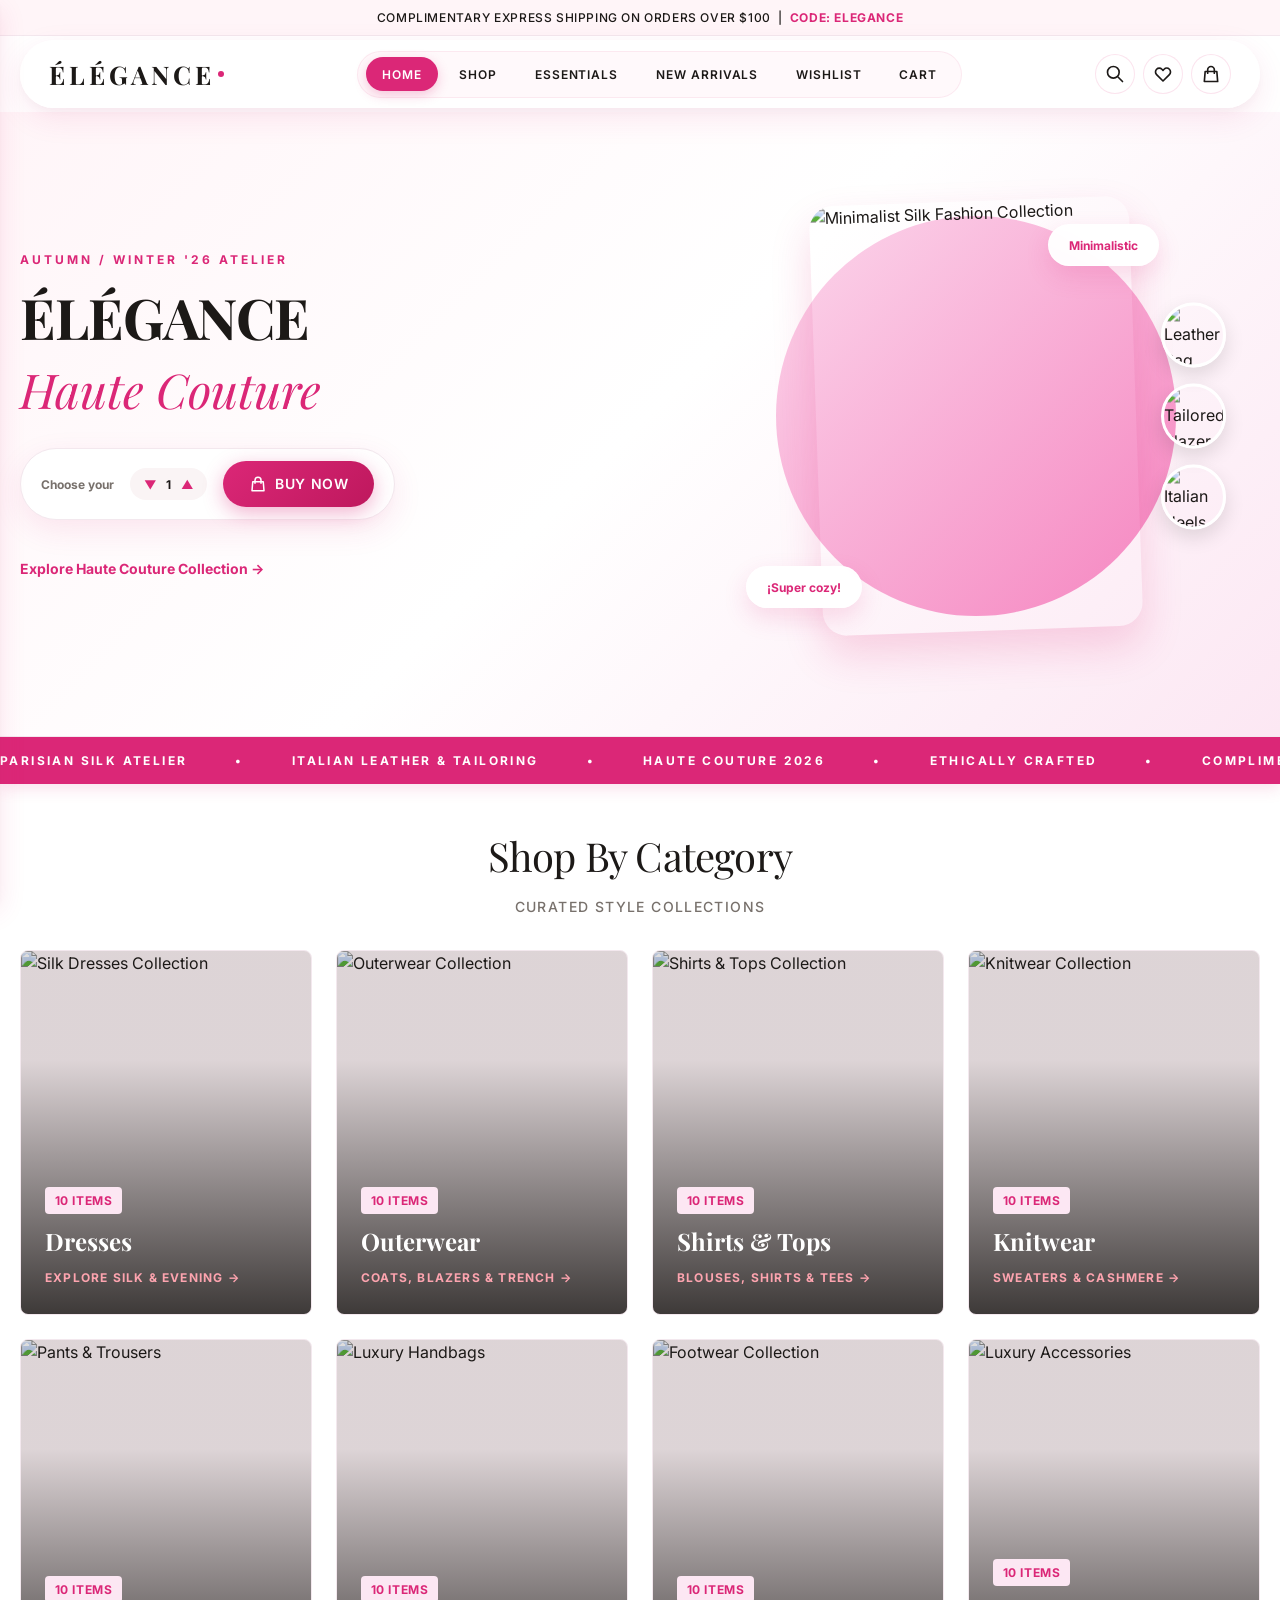
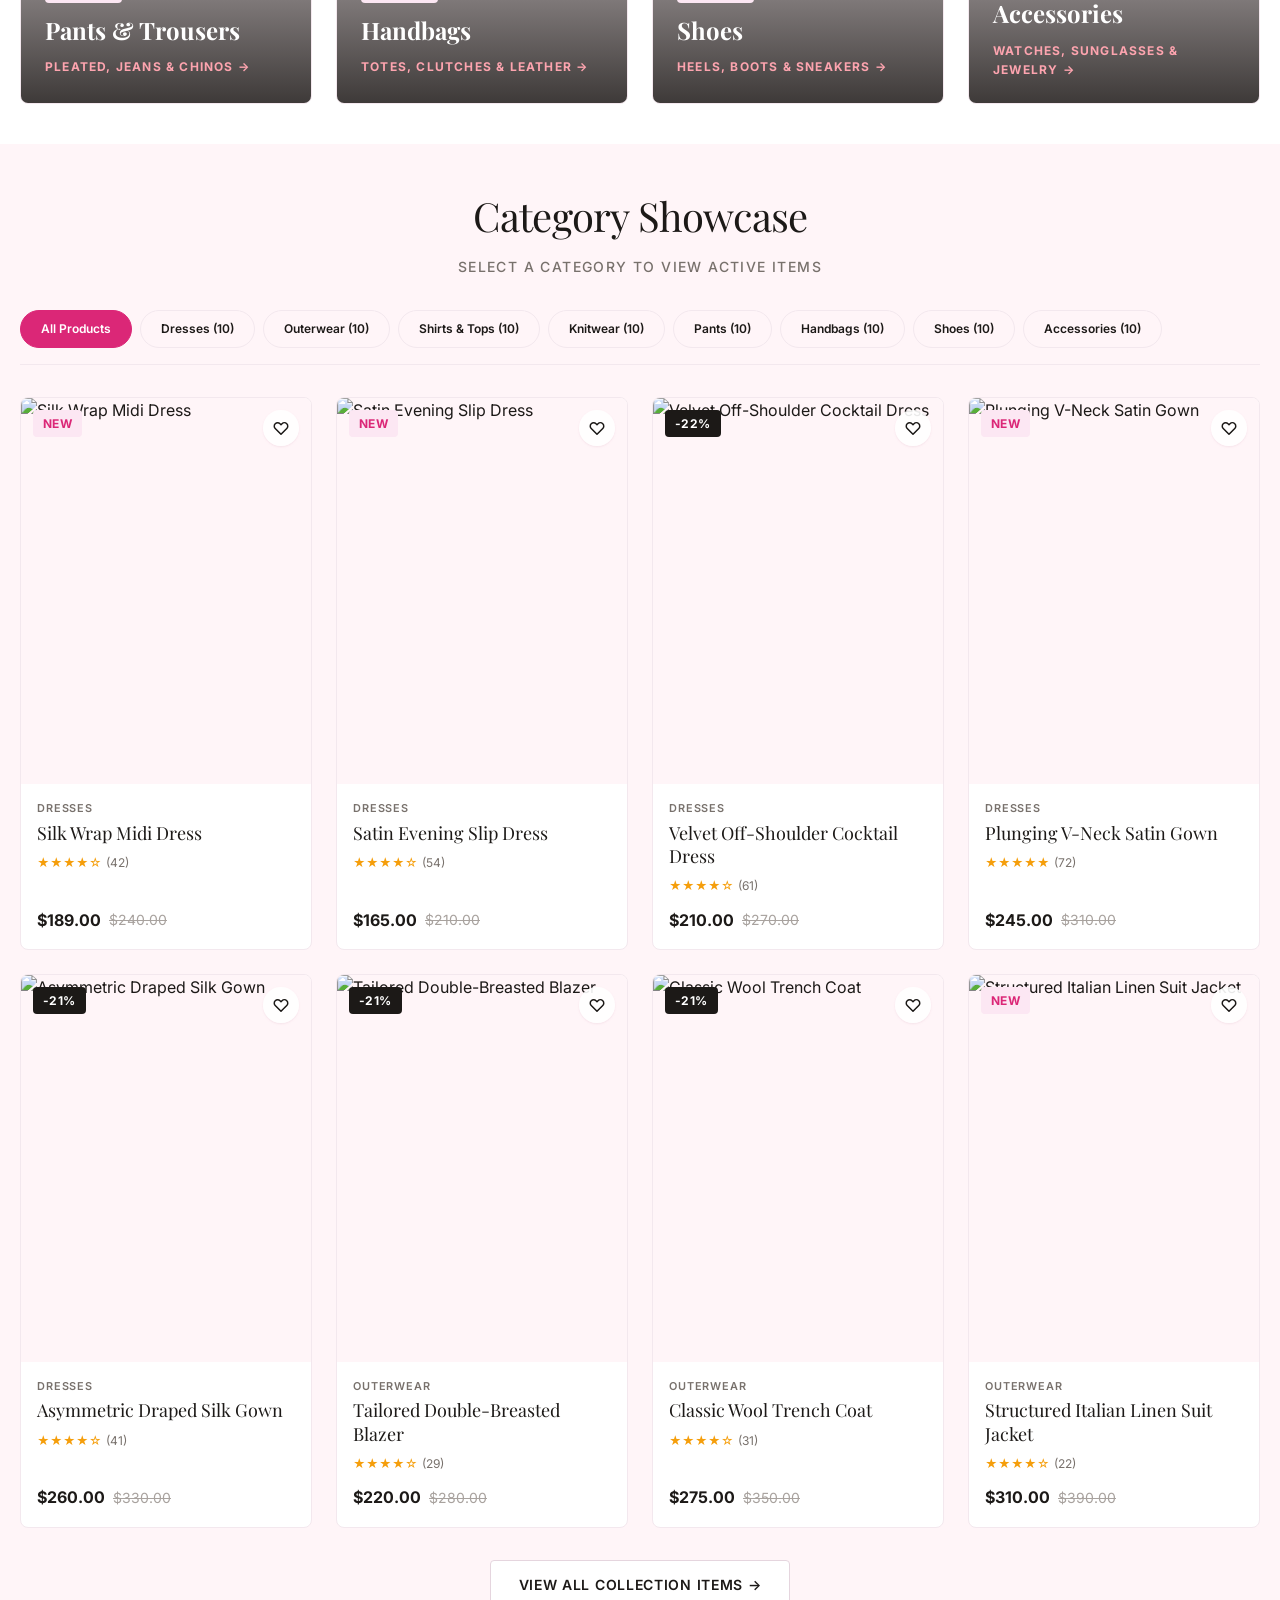
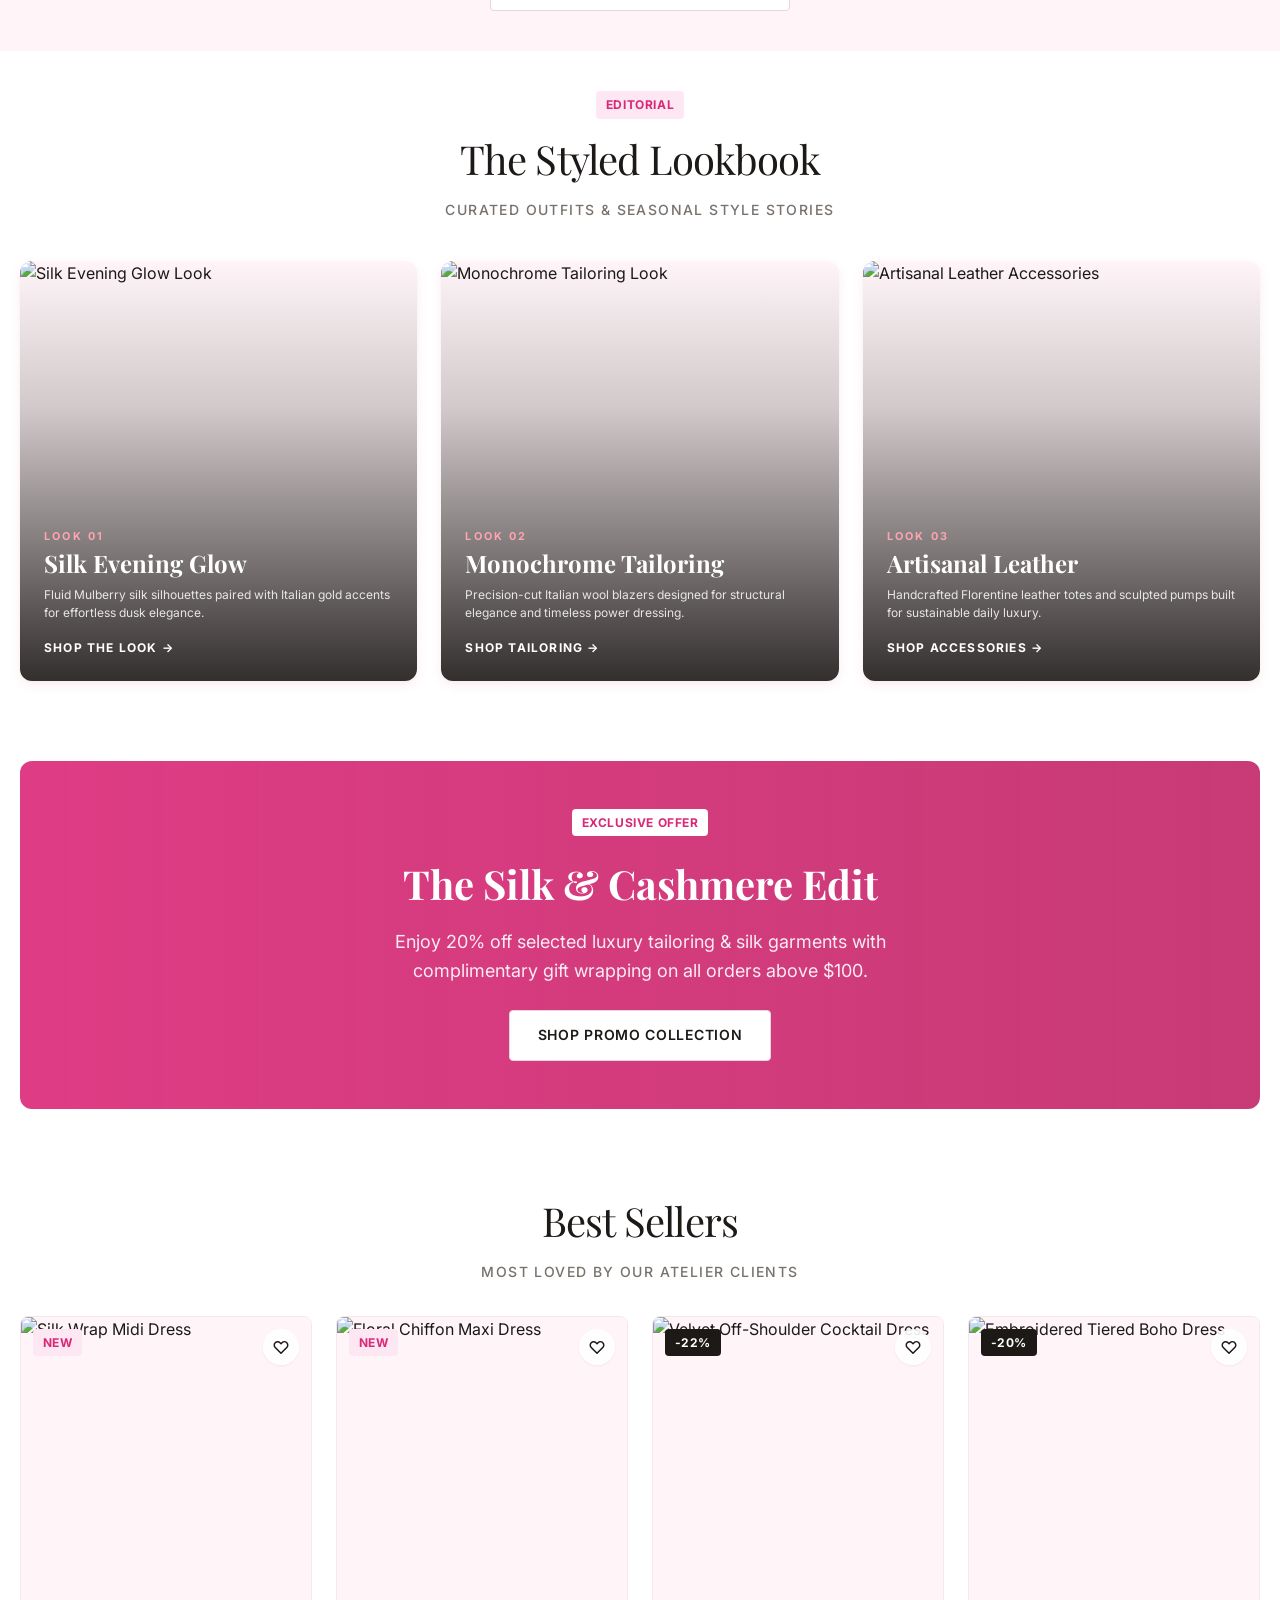
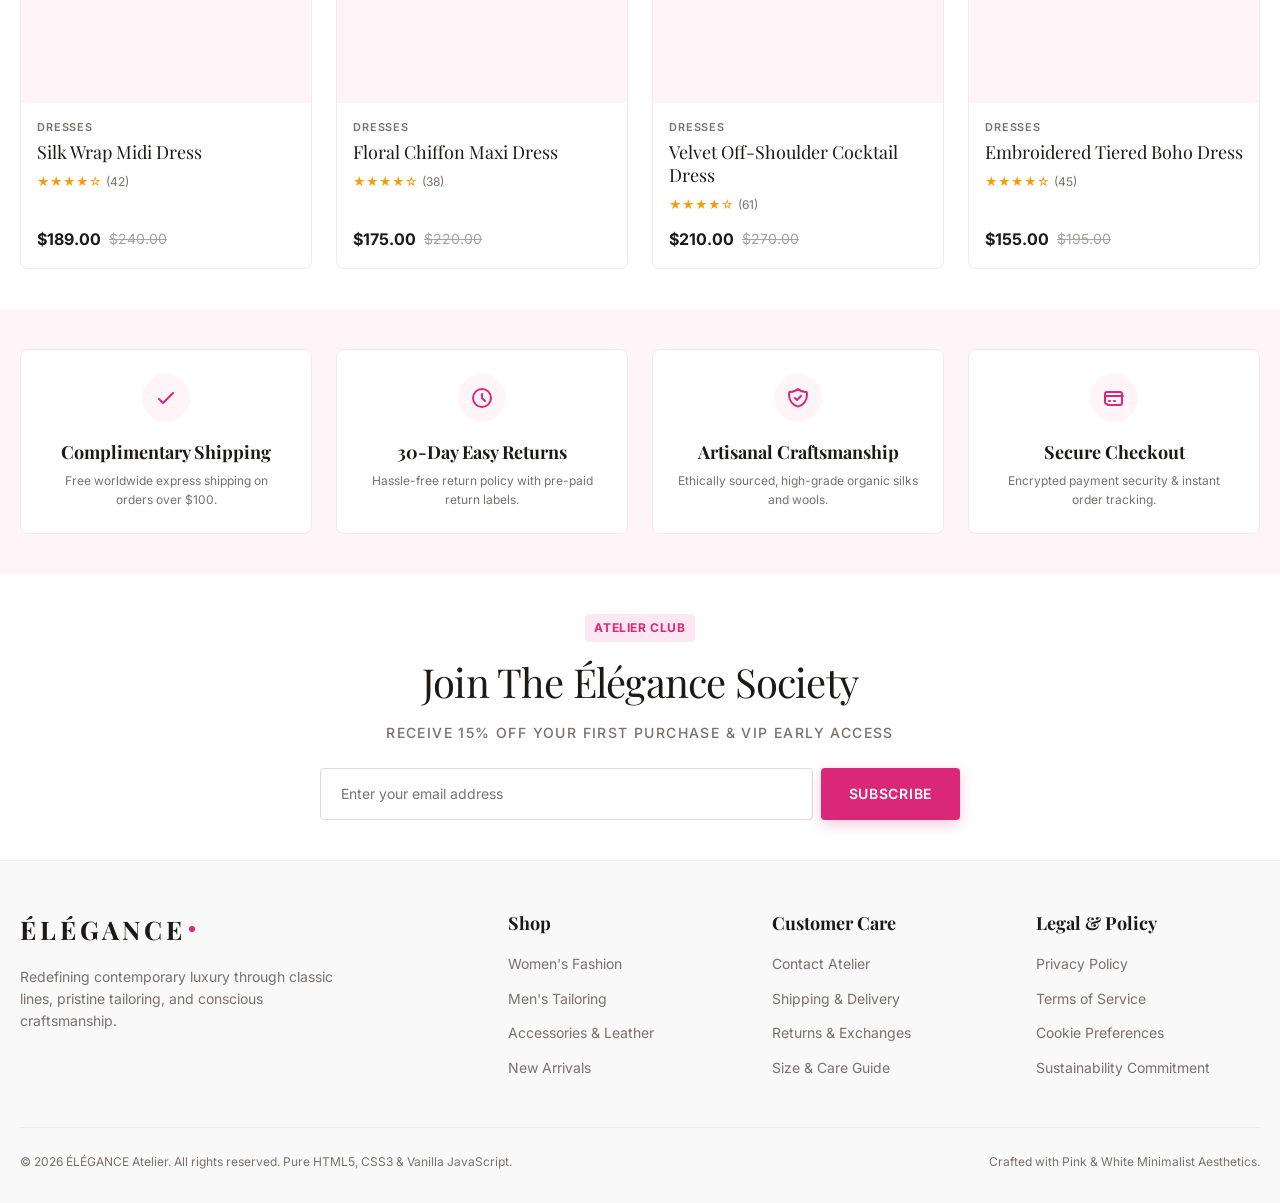
==== commit 5a59e24d: "Add high-resolution silk sleep eye mask image and showcase eye mask card on homepage showcase" ====
--- a/index.html
+++ b/index.html
@@ -526,7 +526,7 @@
         if (!homeCategoryGrid) return;
 
         let categoryItems = selectedCat === 'all'
-          ? PRODUCTS_DATA.slice(0, 8)
+          ? PRODUCTS_DATA.filter(p => p.featured).slice(0, 8)
           : PRODUCTS_DATA.filter(p => p.category === selectedCat);
 
         homeCategoryGrid.innerHTML = categoryItems.map(createProductCardHTML).join('');
--- a/css/style.css
+++ b/css/style.css
@@ -737,12 +737,21 @@
   overflow: hidden;
 }
 
+.product-card-image-wrapper a {
+  display: block;
+  width: 100%;
+  height: 100%;
+  position: relative;
+  z-index: 1;
+}
+
 .product-card-img {
   width: 100%;
   height: 100%;
   object-fit: cover;
   object-position: center top;
-  transition: transform 0.4s ease;
+  display: block;
+  transition: transform 0.5s cubic-bezier(0.16, 1, 0.3, 1);
 }
 
 .product-card:hover .product-card-img { transform: scale(1.03); }
